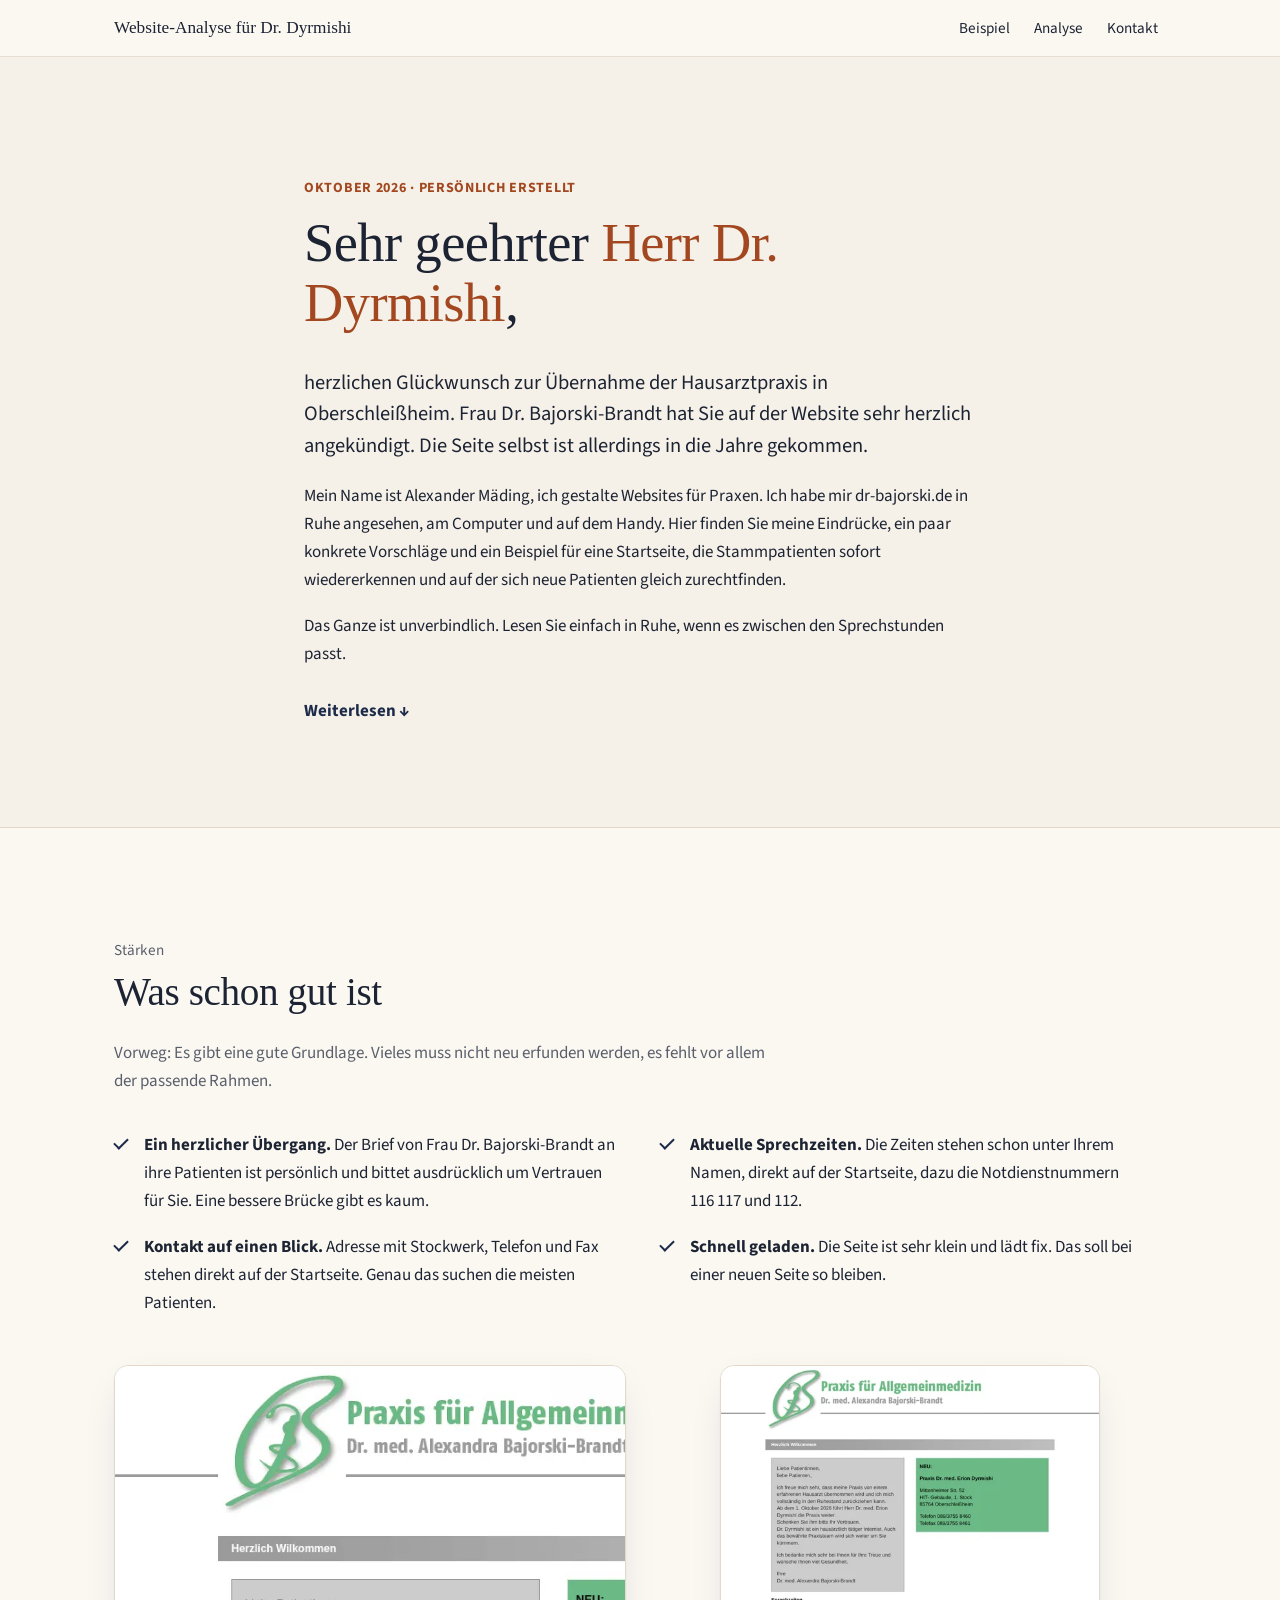
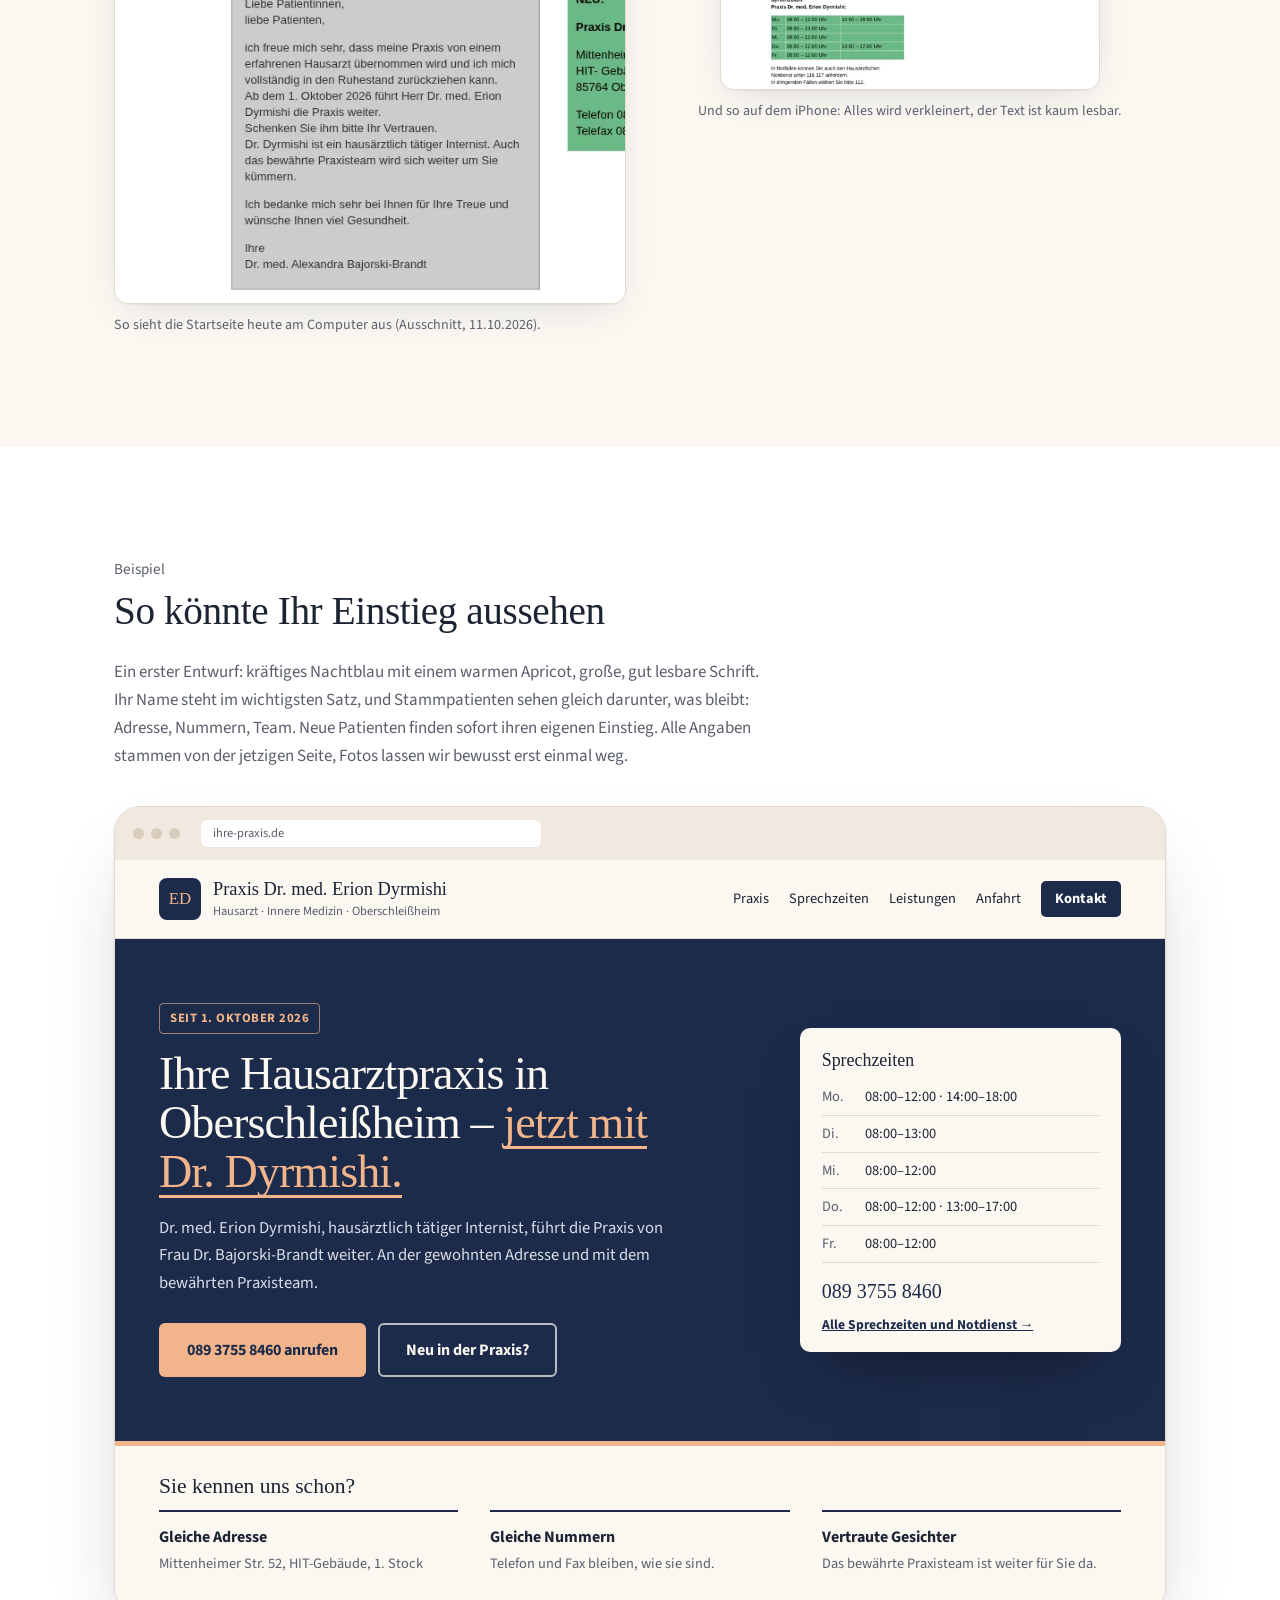
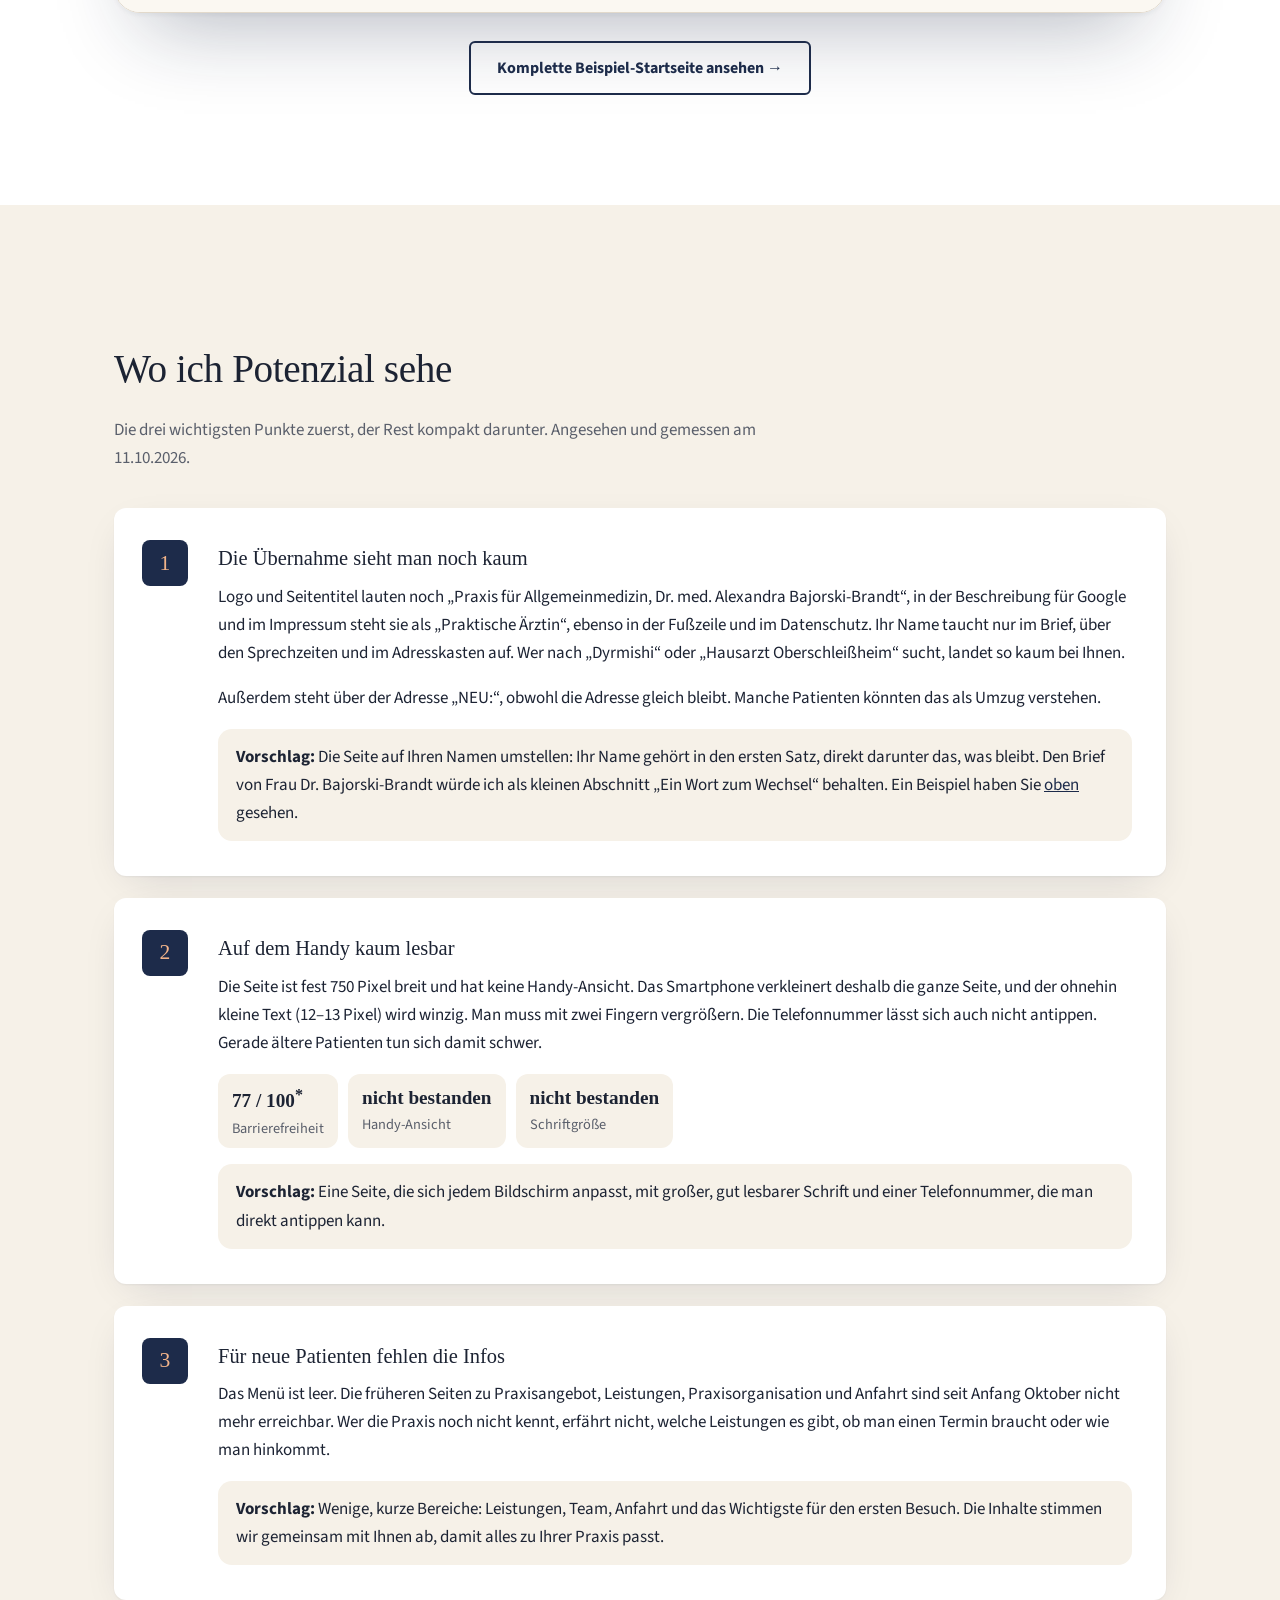
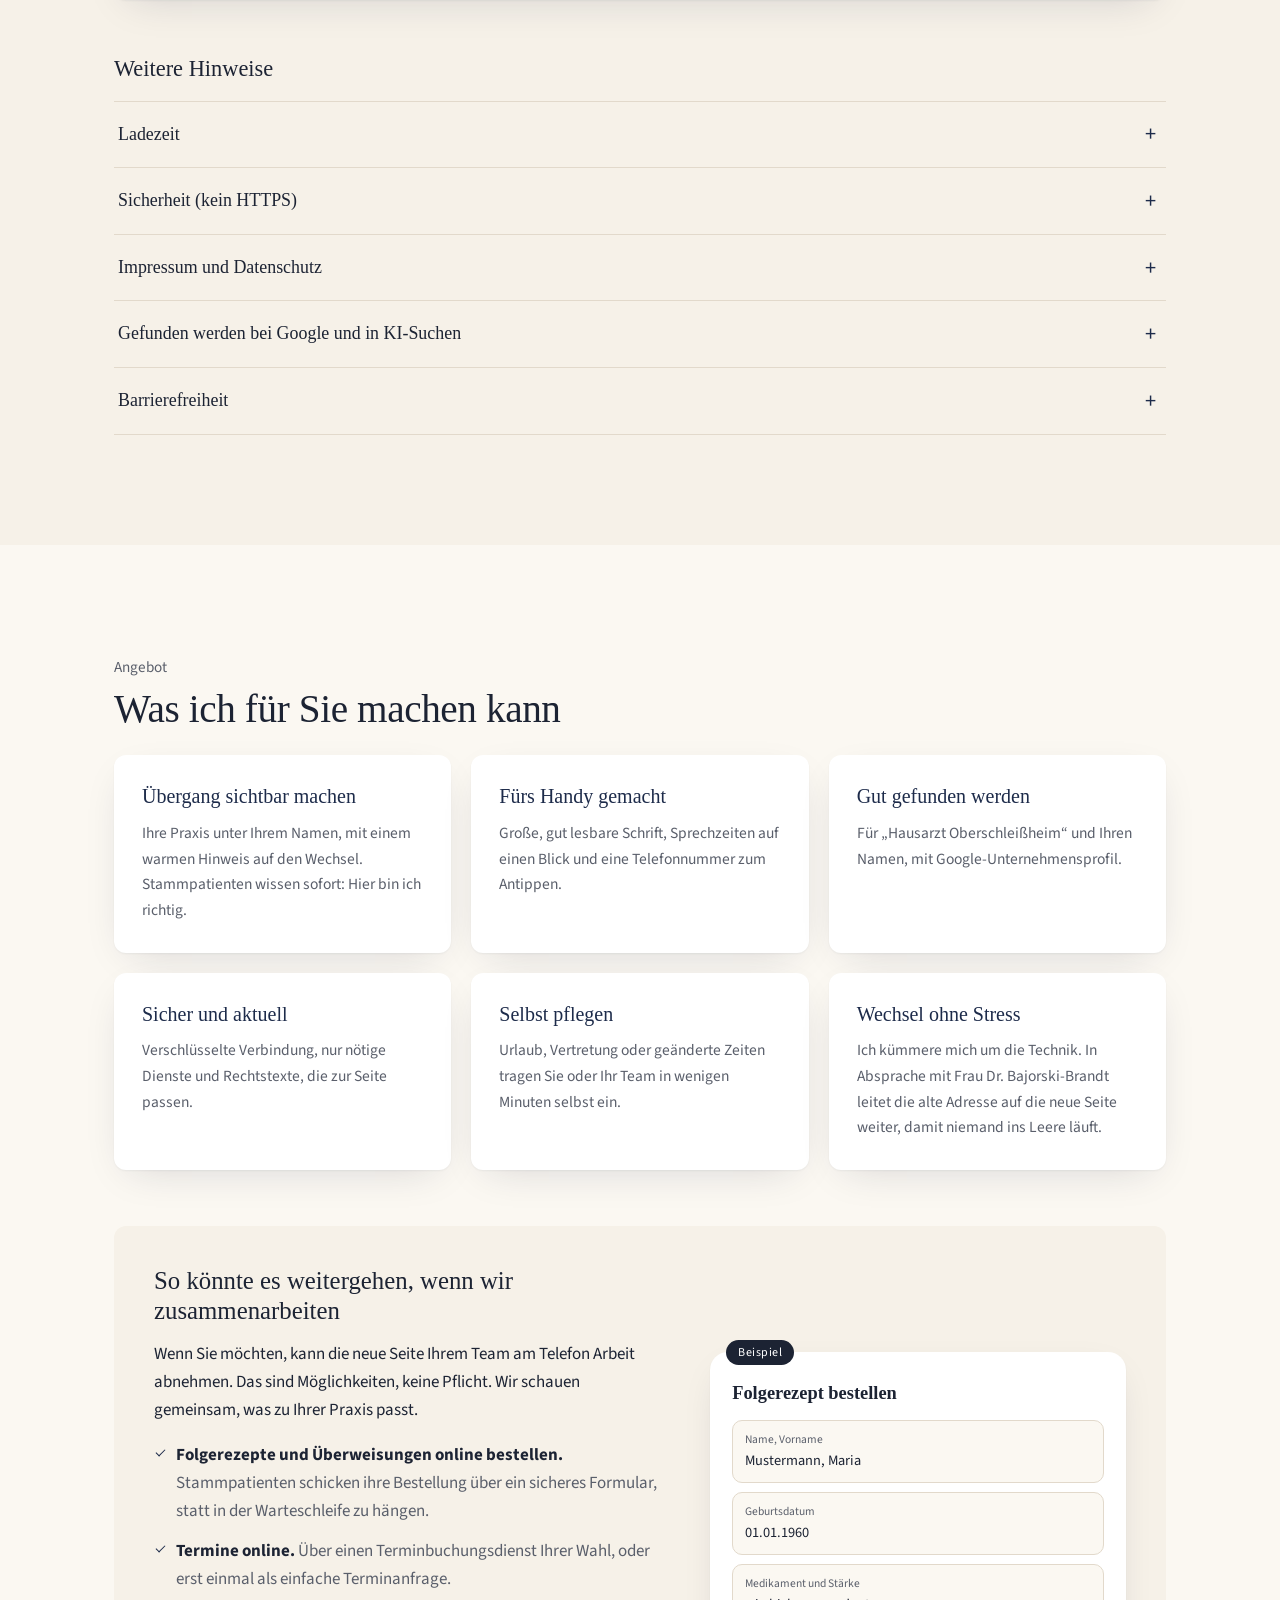
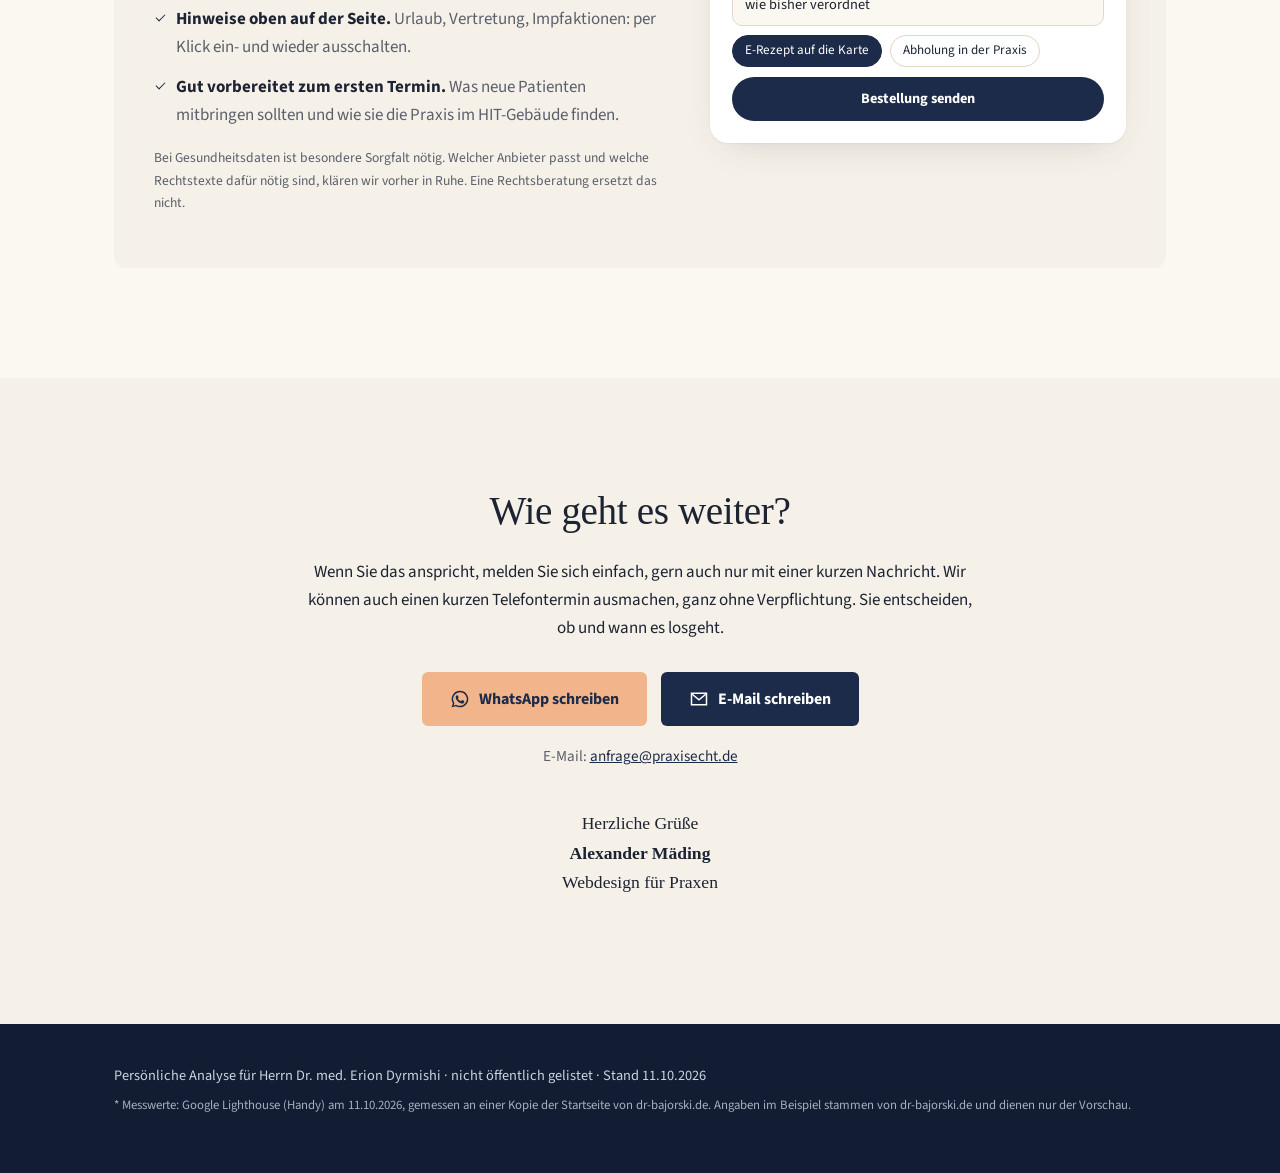
==== index.html @ 94a7beb7 "schrift in rem, logo-untertitel hausarzt + innere medizin, abschiedsfoto-punkt raus" ====
<!DOCTYPE html>
<html lang="de">
<head>
<meta charset="utf-8">
<meta name="viewport" content="width=device-width, initial-scale=1, viewport-fit=cover">
<title>Website-Analyse für die Praxis Dr. Dyrmishi</title>
<meta name="robots" content="noindex, nofollow">
<meta name="description" content="Persönliche Website-Analyse und Entwurf für Herrn Dr. med. Erion Dyrmishi">
<meta name="theme-color" content="#1d2b4a">
<link rel="icon" href="data:image/svg+xml,%3Csvg xmlns='http://www.w3.org/2000/svg' viewBox='0 0 32 32'%3E%3Crect width='32' height='32' rx='8' fill='%231d2b4a'/%3E%3Ctext x='16' y='21' font-size='13' text-anchor='middle' fill='%23f2b48a' font-family='Georgia'%3EED%3C/text%3E%3C/svg%3E">
<link rel="preload" href="fonts/lora-latin-500-normal.woff2" as="font" type="font/woff2" crossorigin>
<link rel="stylesheet" href="css/style.css">
<script>document.documentElement.className += ' js';</script>
</head>
<body>

<a class="skip" href="#start">Zum Inhalt springen</a>

<!-- Kopfzeile -->
<header class="topbar">
  <div class="wrap topbar-inner">
    <span class="topbar-titel">Website-Analyse <span class="hide-sm">für Dr. Dyrmishi</span></span>
    <nav class="topnav" aria-label="Abschnitte">
      <a href="#beispiel">Beispiel</a>
      <a href="#analyse">Analyse</a>
      <a href="#kontakt">Kontakt</a>
    </nav>
  </div>
</header>

<main>

<!-- Intro -->
<section class="intro" id="start">
  <div class="wrap schmal">
    <p class="kicker">Oktober 2026 &middot; persönlich erstellt</p>
    <h1>Sehr geehrter <em>Herr Dr. Dyrmishi</em>,</h1>
    <p class="lead">herzlichen Glückwunsch zur Übernahme der Hausarztpraxis in Oberschleißheim. Frau Dr. Bajorski-Brandt hat Sie auf der Website sehr herzlich angekündigt. Die Seite selbst ist allerdings in die Jahre gekommen.</p>
    <p>Mein Name ist Alexander Mäding, ich gestalte Websites für Praxen. Ich habe mir dr-bajorski.de in Ruhe angesehen, am Computer und auf dem Handy. Hier finden Sie meine Eindrücke, ein paar konkrete Vorschläge und ein Beispiel für eine Startseite, die Stammpatienten sofort wiedererkennen und auf der sich neue Patienten gleich zurechtfinden.</p>
    <p>Das Ganze ist unverbindlich. Lesen Sie einfach in Ruhe, wenn es zwischen den Sprechstunden passt.</p>
    <a class="weiter" href="#gut">Weiterlesen <span aria-hidden="true">&darr;</span></a>
  </div>
</section>

<!-- Was gut ist -->
<section class="abschnitt abschnitt-hell" id="gut">
  <div class="wrap">
    <p class="eyebrow reveal">Stärken</p>
    <h2 class="reveal">Was schon gut ist</h2>
    <p class="abschnitt-text reveal">Vorweg: Es gibt eine gute Grundlage. Vieles muss nicht neu erfunden werden, es fehlt vor allem der passende Rahmen.</p>
    <ul class="gut-liste">
      <li class="reveal"><strong>Ein herzlicher Übergang.</strong> Der Brief von Frau Dr. Bajorski-Brandt an ihre Patienten ist persönlich und bittet ausdrücklich um Vertrauen für Sie. Eine bessere Brücke gibt es kaum.</li>
      <li class="reveal"><strong>Aktuelle Sprechzeiten.</strong> Die Zeiten stehen schon unter Ihrem Namen, direkt auf der Startseite, dazu die Notdienstnummern 116&nbsp;117 und 112.</li>
      <li class="reveal"><strong>Kontakt auf einen Blick.</strong> Adresse mit Stockwerk, Telefon und Fax stehen direkt auf der Startseite. Genau das suchen die meisten Patienten.</li>
      <li class="reveal"><strong>Schnell geladen.</strong> Die Seite ist sehr klein und lädt fix. Das soll bei einer neuen Seite so bleiben.</li>
    </ul>

    <!-- so sieht es heute aus, Foto von Frau Dr. B bewusst abgeschnitten -->
    <div class="vorher">
      <figure class="reveal">
        <picture>
          <source srcset="img/vorher-computer.webp" type="image/webp">
          <img src="img/vorher-computer.jpg" width="570" height="600" alt="Die jetzige Startseite am Computer: grünes Logo von Frau Dr. Bajorski-Brandt, grauer Kasten mit Brief, grüne Sprechzeiten-Tabelle" loading="lazy">
        </picture>
        <figcaption>So sieht die Startseite heute am Computer aus (Ausschnitt, 11.10.2026).</figcaption>
      </figure>
      <figure class="reveal vorher-handy">
        <picture>
          <source srcset="img/vorher-handy.webp" type="image/webp">
          <img src="img/vorher-handy.jpg" width="585" height="500" alt="Die jetzige Startseite auf einem iPhone: die ganze Seite ist verkleinert, der Text sehr klein" loading="lazy">
        </picture>
        <figcaption>Und so auf dem iPhone: Alles wird verkleinert, der Text ist kaum lesbar.</figcaption>
      </figure>
    </div>
  </div>
</section>


<!-- Beispiel Startseite / Hero - ohne Fotos, nur Schrift, Farbe, Formen -->
<section class="abschnitt abschnitt-beispiel" id="beispiel">
  <div class="wrap">
    <p class="eyebrow reveal">Beispiel</p>
    <h2 class="reveal">So könnte Ihr Einstieg aussehen</h2>
    <p class="abschnitt-text reveal">Ein erster Entwurf: kräftiges Nachtblau mit einem warmen Apricot, große, gut lesbare Schrift. Ihr Name steht im wichtigsten Satz, und Stammpatienten sehen gleich darunter, was bleibt: Adresse, Nummern, Team. Neue Patienten finden sofort ihren eigenen Einstieg. Alle Angaben stammen von der jetzigen Seite, Fotos lassen wir bewusst erst einmal weg.</p>

    <div class="browser reveal">
      <div class="browser-leiste" aria-hidden="true">
        <span></span><span></span><span></span>
        <div class="browser-url">ihre-praxis.de</div>
      </div>

      <div class="demo">
        <div class="demo-nav">
          <div class="demo-logo">
            <span class="demo-zeichen" aria-hidden="true">ED</span>
            <span>
              <span class="demo-logo-name">Praxis Dr. med. Erion Dyrmishi</span>
              <span class="demo-logo-sub">Hausarzt &middot; Innere Medizin &middot; Oberschleißheim</span>
            </span>
          </div>
          <ul class="demo-menu">
            <li>Praxis</li>
            <li>Sprechzeiten</li>
            <li>Leistungen</li>
            <li>Anfahrt</li>
            <li class="demo-menu-kontakt">Kontakt</li>
          </ul>
          <button class="demo-burger" type="button" aria-label="Menü (Vorschau)" data-demo="menu"><span></span><span></span><span></span></button>
        </div>

        <!-- Hero - wie startseite/index.html, Änderungen dort mitziehen -->
        <div class="hero">
          <div class="hero-text">
            <p class="hero-chip">Seit 1. Oktober 2026</p>
            <h3 class="hero-titel">Ihre Hausarztpraxis in Oberschleißheim &ndash; <span class="unterstrich">jetzt mit Dr.&nbsp;Dyrmishi.</span></h3>
            <p class="hero-sub">Dr. med. Erion Dyrmishi, hausärztlich tätiger Internist, führt die Praxis von Frau Dr. Bajorski-Brandt weiter. An der gewohnten Adresse und mit dem bewährten Praxisteam.</p>
            <div class="hero-btns">
              <a href="#beispiel" class="btn btn-hell" data-demo="tel">089&nbsp;3755&nbsp;8460 anrufen</a>
              <a href="#beispiel" class="btn btn-rahmen-hell" data-demo="neu">Neu in der Praxis?</a>
            </div>
          </div>

          <!-- Sprechzeiten wie auf der jetzigen Seite, heute wird per JS markiert -->
          <div class="zeiten-karte">
            <h4>Sprechzeiten</h4>
            <table class="js-zeiten">
              <tr data-tag="1"><td>Mo.</td><td>08:00&ndash;12:00 &middot; 14:00&ndash;18:00</td></tr>
              <tr data-tag="2"><td>Di.</td><td>08:00&ndash;13:00</td></tr>
              <tr data-tag="3"><td>Mi.</td><td>08:00&ndash;12:00</td></tr>
              <tr data-tag="4"><td>Do.</td><td>08:00&ndash;12:00 &middot; 13:00&ndash;17:00</td></tr>
              <tr data-tag="5"><td>Fr.</td><td>08:00&ndash;12:00</td></tr>
            </table>
            <a class="zeiten-tel" href="#beispiel" data-demo="tel">089&nbsp;3755&nbsp;8460</a>
            <a class="alle-zeiten" href="#beispiel" data-demo="zeiten">Alle Sprechzeiten und Notdienst &rarr;</a>
          </div>
        </div>

        <!-- was gleich bleibt - nur Fakten von der Seite -->
        <div class="demo-bleibt">
          <h4 class="demo-bleibt-titel">Sie kennen uns schon?</h4>
          <div><h5>Gleiche Adresse</h5><p>Mittenheimer Str. 52, HIT-Gebäude, 1.&nbsp;Stock</p></div>
          <div><h5>Gleiche Nummern</h5><p>Telefon und Fax bleiben, wie sie sind.</p></div>
          <div><h5>Vertraute Gesichter</h5><p>Das bewährte Praxisteam ist weiter für Sie da.</p></div>
        </div>
      </div>
    </div>
    <p class="beispiel-mehr reveal"><a class="btn btn-rahmen" href="startseite/">Komplette Beispiel-Startseite ansehen&nbsp;&rarr;</a></p>
    <p class="demo-hinweis" id="demo-hinweis" role="status" aria-live="polite"></p>
  </div>
</section>

<!-- Analyse - Punkte nach Wichtigkeit -->
<section class="abschnitt" id="analyse">
  <div class="wrap">
    <p class="eyebrow reveal">Analyse</p>
    <h2 class="reveal">Wo ich Potenzial sehe</h2>
    <p class="abschnitt-text reveal">Die drei wichtigsten Punkte zuerst, der Rest kompakt darunter. Angesehen und gemessen am 11.10.2026.</p>

    <div class="punkte">
      <article class="punkt reveal">
        <span class="punkt-nr">1</span>
        <div>
          <h3>Die Übernahme sieht man noch kaum</h3>
          <p>Logo und Seitentitel lauten noch &bdquo;Praxis für Allgemeinmedizin, Dr. med. Alexandra Bajorski-Brandt&ldquo;, in der Beschreibung für Google und im Impressum steht sie als &bdquo;Praktische Ärztin&ldquo;, ebenso in der Fußzeile und im Datenschutz. Ihr Name taucht nur im Brief, über den Sprechzeiten und im Adresskasten auf. Wer nach &bdquo;Dyrmishi&ldquo; oder &bdquo;Hausarzt Oberschleißheim&ldquo; sucht, landet so kaum bei Ihnen.</p>
          <p>Außerdem steht über der Adresse &bdquo;NEU:&ldquo;, obwohl die Adresse gleich bleibt. Manche Patienten könnten das als Umzug verstehen.</p>
          <p class="vorschlag"><b>Vorschlag:</b> Die Seite auf Ihren Namen umstellen: Ihr Name gehört in den ersten Satz, direkt darunter das, was bleibt. Den Brief von Frau Dr. Bajorski-Brandt würde ich als kleinen Abschnitt &bdquo;Ein Wort zum Wechsel&ldquo; behalten. Ein Beispiel haben Sie <a href="#beispiel">oben</a> gesehen.</p>
        </div>
      </article>
      <article class="punkt reveal">
        <span class="punkt-nr">2</span>
        <div>
          <h3>Auf dem Handy kaum lesbar</h3>
          <p>Die Seite ist fest 750 Pixel breit und hat keine Handy-Ansicht. Das Smartphone verkleinert deshalb die ganze Seite, und der ohnehin kleine Text (12&ndash;13 Pixel) wird winzig. Man muss mit zwei Fingern vergrößern. Die Telefonnummer lässt sich auch nicht antippen. Gerade ältere Patienten tun sich damit schwer.</p>
          <ul class="werte" aria-label="Messwerte, Google-Test auf dem Handy">
            <li><b>77 / 100<sup>*</sup></b>Barrierefreiheit</li>
            <li><b>nicht bestanden</b>Handy-Ansicht</li>
            <li><b>nicht bestanden</b>Schriftgröße</li>
          </ul>
          <p class="vorschlag"><b>Vorschlag:</b> Eine Seite, die sich jedem Bildschirm anpasst, mit großer, gut lesbarer Schrift und einer Telefonnummer, die man direkt antippen kann.</p>
        </div>
      </article>
      <article class="punkt reveal">
        <span class="punkt-nr">3</span>
        <div>
          <h3>Für neue Patienten fehlen die Infos</h3>
          <p>Das Menü ist leer. Die früheren Seiten zu Praxisangebot, Leistungen, Praxisorganisation und Anfahrt sind seit Anfang Oktober nicht mehr erreichbar. Wer die Praxis noch nicht kennt, erfährt nicht, welche Leistungen es gibt, ob man einen Termin braucht oder wie man hinkommt.</p>
          <p class="vorschlag"><b>Vorschlag:</b> Wenige, kurze Bereiche: Leistungen, Team, Anfahrt und das Wichtigste für den ersten Besuch. Die Inhalte stimmen wir gemeinsam mit Ihnen ab, damit alles zu Ihrer Praxis passt.</p>
        </div>
      </article>
    </div>

    <!-- Rest kompakt zum Aufklappen -->
    <h3 class="weitere-titel reveal">Weitere Hinweise</h3>
    <div class="weitere reveal">
      <details>
        <summary>Ladezeit</summary>
        <p>Hier gibt es wenig zu tun: Die Startseite ist nur rund 170&nbsp;KB groß und lädt schnell.<sup>*</sup> Eine neue Seite sollte das halten, mit wenigen, gut komprimierten Dateien.</p>
      </details>
      <details>
        <summary>Sicherheit (kein HTTPS)</summary>
        <p>Die Seite läuft nur über eine unverschlüsselte Verbindung. Chrome und Safari zeigen deshalb neben der Adresse &bdquo;Nicht sicher&ldquo; an. Das wirkt bei einer Arztpraxis ungünstig, und ein Formular (z.&nbsp;B. für Rezeptbestellungen) wäre so nicht möglich.</p>
        <p class="vorschlag"><b>Vorschlag:</b> Die Verschlüsselung einrichten (das Schloss neben der Adresse). Das ist bei den meisten Anbietern heute kostenlos.</p>
      </details>
      <details>
        <summary>Impressum und Datenschutz</summary>
        <p>Beide Seiten nennen noch Frau Dr. Bajorski-Brandt als Verantwortliche. Das Impressum bezieht sich auf das Teledienstegesetz und den Mediendienste-Staatsvertrag, die es seit 2007 nicht mehr gibt. Die Datenschutzerklärung erwähnt ein Facebook-Plugin und OpenStreetMap, die auf der Seite gar nicht vorkommen, und verlinkt Unterseiten, die es nicht mehr gibt.</p>
        <p class="vorschlag"><b>Vorschlag:</b> Beide Texte auf Sie und den aktuellen Stand bringen lassen, mit genau den Diensten, die wirklich genutzt werden.</p>
        <p class="hinweis">Das ist ein Hinweis aus technischer Sicht und keine Rechtsberatung.</p>
      </details>
      <details>
        <summary>Gefunden werden bei Google und in KI-Suchen</summary>
        <p>Google, aber auch ChatGPT und Co. lesen vor allem klare Angaben aus: Name, Fachrichtung, Adresse, Sprechzeiten. Auf der jetzigen Seite stehen diese Angaben noch für die bisherige Praxis, und es fehlt der unsichtbare Teil, der sie für Suchmaschinen eindeutig macht.</p>
        <p class="vorschlag"><b>Vorschlag:</b> Ihr Name und &bdquo;Hausarzt in Oberschleißheim&ldquo; in Titel und Text, ein unsichtbarer Steckbrief für Google und ein aktuelles Google-Unternehmensprofil mit denselben Angaben.</p>
      </details>
      <details>
        <summary>Barrierefreiheit</summary>
        <p>Die Sprache der Seite ist nicht hinterlegt (wichtig für Vorlese-Programme), das große Bild hat keine Beschreibung, und der Aufbau läuft über Tabellen. Dazu kommt die kleine Schrift.</p>
        <p class="vorschlag"><b>Vorschlag:</b> Klare Überschriften, gut lesbare Schrift in ausreichender Größe, starke Kontraste und Bildbeschreibungen. Davon profitieren alle Patienten.</p>
      </details>
    </div>
  </div>
</section>

<!-- Was ich machen kann -->
<section class="abschnitt abschnitt-angebot" id="angebot">
  <div class="wrap">
    <p class="eyebrow reveal">Angebot</p>
    <h2 class="reveal">Was ich für Sie machen kann</h2>
    <div class="kacheln">
      <div class="kachel reveal">
        <h3>Übergang sichtbar machen</h3>
        <p>Ihre Praxis unter Ihrem Namen, mit einem warmen Hinweis auf den Wechsel. Stammpatienten wissen sofort: Hier bin ich richtig.</p>
      </div>
      <div class="kachel reveal">
        <h3>Fürs Handy gemacht</h3>
        <p>Große, gut lesbare Schrift, Sprechzeiten auf einen Blick und eine Telefonnummer zum Antippen.</p>
      </div>
      <div class="kachel reveal">
        <h3>Gut gefunden werden</h3>
        <p>Für &bdquo;Hausarzt Oberschleißheim&ldquo; und Ihren Namen, mit Google-Unternehmensprofil.</p>
      </div>
      <div class="kachel reveal">
        <h3>Sicher und aktuell</h3>
        <p>Verschlüsselte Verbindung, nur nötige Dienste und Rechtstexte, die zur Seite passen.</p>
      </div>
      <div class="kachel reveal">
        <h3>Selbst pflegen</h3>
        <p>Urlaub, Vertretung oder geänderte Zeiten tragen Sie oder Ihr Team in wenigen Minuten selbst ein.</p>
      </div>
      <div class="kachel reveal">
        <h3>Wechsel ohne Stress</h3>
        <p>Ich kümmere mich um die Technik. In Absprache mit Frau Dr. Bajorski-Brandt leitet die alte Adresse auf die neue Seite weiter, damit niemand ins Leere läuft.</p>
      </div>
    </div>

    <!-- Ausblick - nur Möglichkeiten, keine Preise -->
    <div class="ausblick">
      <div class="ausblick-text reveal">
        <h3>So könnte es weitergehen, wenn wir zusammenarbeiten</h3>
        <p>Wenn Sie möchten, kann die neue Seite Ihrem Team am Telefon Arbeit abnehmen. Das sind Möglichkeiten, keine Pflicht. Wir schauen gemeinsam, was zu Ihrer Praxis passt.</p>
        <ul class="ausblick-liste">
          <li><b>Folgerezepte und Überweisungen online bestellen.</b> Stammpatienten schicken ihre Bestellung über ein sicheres Formular, statt in der Warteschleife zu hängen.</li>
          <li><b>Termine online.</b> Über einen Terminbuchungsdienst Ihrer Wahl, oder erst einmal als einfache Terminanfrage.</li>
          <li><b>Hinweise oben auf der Seite.</b> Urlaub, Vertretung, Impfaktionen: per Klick ein- und wieder ausschalten.</li>
          <li><b>Gut vorbereitet zum ersten Termin.</b> Was neue Patienten mitbringen sollten und wie sie die Praxis im HIT-Gebäude finden.</li>
        </ul>
        <p class="ausblick-hinweis">Bei Gesundheitsdaten ist besondere Sorgfalt nötig. Welcher Anbieter passt und welche Rechtstexte dafür nötig sind, klären wir vorher in Ruhe. Eine Rechtsberatung ersetzt das nicht.</p>
      </div>

      <!-- kleines Mockup Rezeptbestellung, nur Attrappe -->
      <div class="mock reveal" role="img" aria-label="Beispiel: Formular zum Bestellen eines Folgerezepts">
        <span class="mock-label">Beispiel</span>
        <strong class="mock-titel">Folgerezept bestellen</strong>
        <span class="mock-feld"><small>Name, Vorname</small><span>Mustermann, Maria</span></span>
        <span class="mock-feld"><small>Geburtsdatum</small><span>01.01.1960</span></span>
        <span class="mock-feld"><small>Medikament und Stärke</small><span>wie bisher verordnet</span></span>
        <div class="mock-wahl"><span class="an">E-Rezept auf die Karte</span><span>Abholung in der Praxis</span></div>
        <span class="mock-btn">Bestellung senden</span>
      </div>
    </div>
  </div>
</section>


<!-- Kontakt -->
<section class="abschnitt kontakt" id="kontakt">
  <div class="wrap schmal">
    <h2 class="reveal">Wie geht es weiter?</h2>
    <p class="reveal">Wenn Sie das anspricht, melden Sie sich einfach, gern auch nur mit einer kurzen Nachricht. Wir können auch einen kurzen Telefontermin ausmachen, ganz ohne Verpflichtung. Sie entscheiden, ob und wann es losgeht.</p>
    <div class="kontakt-btns reveal">
      <a class="btn btn-wa js-wa" href="https://wa.me/4917643433973?text=Hallo%20Herr%20M%C3%A4ding%2C%20ich%20habe%20mir%20Ihre%20Analyse%20zu%20meiner%20Praxis-Website%20angesehen%20und%20h%C3%A4tte%20gern%20mehr%20Informationen." target="_blank" rel="noopener">
        <svg class="icon" viewBox="0 0 24 24" aria-hidden="true"><path d="M12 2a10 10 0 0 0-8.6 15.1L2 22l5-1.3A10 10 0 1 0 12 2zm0 18.2a8.2 8.2 0 0 1-4.2-1.1l-.3-.2-3 .8.8-2.9-.2-.3A8.2 8.2 0 1 1 12 20.2zm4.5-6.1c-.2-.1-1.5-.7-1.7-.8-.2-.1-.4-.1-.6.1l-.8 1c-.1.2-.3.2-.5.1a6.7 6.7 0 0 1-3.3-2.9c-.3-.4.2-.4.7-1.4.1-.2 0-.3 0-.4l-.8-1.8c-.2-.5-.4-.4-.6-.4h-.5a1 1 0 0 0-.7.3 3 3 0 0 0-.9 2.2c0 1.3.9 2.5 1 2.7.1.2 1.8 2.8 4.4 3.9 1.6.7 2.3.8 3.1.6.5-.1 1.5-.6 1.7-1.2.2-.6.2-1.1.2-1.2-.1-.1-.3-.2-.5-.3z"/></svg>
        WhatsApp schreiben
      </a>
      <a class="btn btn-mail js-mail" href="mailto:anfrage@praxisecht.de?subject=Website-Analyse%20Praxis%20Dr.%20Dyrmishi">
        <svg class="icon" viewBox="0 0 24 24" aria-hidden="true"><path d="M3 5h18v14H3z" fill="none" stroke="currentColor" stroke-width="1.8"/><path d="M3.5 6l8.5 7 8.5-7" fill="none" stroke="currentColor" stroke-width="1.8"/></svg>
        E-Mail schreiben
      </a>
    </div>
    <p class="kontakt-adresse reveal">E-Mail: <a class="js-mail js-mail-text" href="mailto:anfrage@praxisecht.de?subject=Website-Analyse%20Praxis%20Dr.%20Dyrmishi">anfrage@praxisecht.de</a></p>

    <div class="signatur reveal">
      <p>Herzliche Grüße<br>
      <b>Alexander Mäding</b><br>
      Webdesign für Praxen</p>
    </div>
  </div>
</section>

</main>

<footer class="footer">
  <div class="wrap">
    <p>Persönliche Analyse für Herrn Dr. med. Erion Dyrmishi &middot; nicht öffentlich gelistet &middot; Stand 11.10.2026</p>
    <p class="footer-klein">* Messwerte: Google Lighthouse (Handy) am 11.10.2026, gemessen an einer Kopie der Startseite von dr-bajorski.de. Angaben im Beispiel stammen von dr-bajorski.de und dienen nur der Vorschau.</p>
  </div>
</footer>

<!-- Sticky Buttons unten rechts / Handy: Leiste -->
<div class="sticky-kontakt" id="sticky">
  <a class="btn-wa js-wa" href="https://wa.me/4917643433973" target="_blank" rel="noopener" aria-label="WhatsApp an Alexander Mäding">
    <svg class="icon" viewBox="0 0 24 24" aria-hidden="true"><path d="M12 2a10 10 0 0 0-8.6 15.1L2 22l5-1.3A10 10 0 1 0 12 2zm0 18.2a8.2 8.2 0 0 1-4.2-1.1l-.3-.2-3 .8.8-2.9-.2-.3A8.2 8.2 0 1 1 12 20.2zm4.5-6.1c-.2-.1-1.5-.7-1.7-.8-.2-.1-.4-.1-.6.1l-.8 1c-.1.2-.3.2-.5.1a6.7 6.7 0 0 1-3.3-2.9c-.3-.4.2-.4.7-1.4.1-.2 0-.3 0-.4l-.8-1.8c-.2-.5-.4-.4-.6-.4h-.5a1 1 0 0 0-.7.3 3 3 0 0 0-.9 2.2c0 1.3.9 2.5 1 2.7.1.2 1.8 2.8 4.4 3.9 1.6.7 2.3.8 3.1.6.5-.1 1.5-.6 1.7-1.2.2-.6.2-1.1.2-1.2-.1-.1-.3-.2-.5-.3z"/></svg>
    <span>WhatsApp</span>
  </a>
  <a class="btn-mail js-mail" href="mailto:anfrage@praxisecht.de" aria-label="E-Mail an Alexander Mäding">
    <svg class="icon" viewBox="0 0 24 24" aria-hidden="true"><path d="M3 5h18v14H3z" fill="none" stroke="currentColor" stroke-width="1.8"/><path d="M3.5 6l8.5 7 8.5-7" fill="none" stroke="currentColor" stroke-width="1.8"/></svg>
    <span>E-Mail</span>
  </a>
</div>

<script src="js/main.js"></script>
</body>
</html>
---- css/style.css ----
/* Entwurf Dyrmishi - Analyse-Seite */

/* Schriften lokal (OFL) - kein Google Fonts
   Lora für Überschriften (warm, ruhig), Source Sans 3 für Text (offen, gut lesbar)
   Nachtrag: Atkinson raus, die durchgestrichene Null wirkte bei Uhrzeiten wie gestrichen */
@font-face {
  font-family: "Lora";
  src: url("../fonts/lora-latin-500-normal.woff2") format("woff2");
  font-weight: 500;
  font-style: normal;
  font-display: swap;
}
@font-face {
  font-family: "Lora";
  src: url("../fonts/lora-latin-500-italic.woff2") format("woff2");
  font-weight: 500;
  font-style: italic;
  font-display: swap;
}
@font-face {
  font-family: "Lora";
  src: url("../fonts/lora-latin-600-normal.woff2") format("woff2");
  font-weight: 600;
  font-style: normal;
  font-display: swap;
}
@font-face {
  font-family: "Source Sans 3";
  src: url("../fonts/source-sans-3-latin-400-normal.woff2") format("woff2");
  font-weight: 400;
  font-display: swap;
}
@font-face {
  font-family: "Source Sans 3";
  src: url("../fonts/source-sans-3-latin-700-normal.woff2") format("woff2");
  font-weight: 700;
  font-display: swap;
}

/* Farben - Nachtrag: mutiger, ohne Grün und ohne Blobs (wie die Startseite).
   Tinte als große Fläche, Apricot als einziger warmer Akzent, Papier als Grund */
:root {
  --apricot: #f2b48a;
  --apricot-hell: #fbe3d1;
  --tinte: #1d2b4a;
  --tinte-tief: #121c33;
  --terrakotta: #a2471f;
  --sand: #f1e8dc;
  --sand-2: #e4d6c4;
  --papier-2: #f6f1e8;
  --papier: #fbf8f2;
  --text: #1c2333;
  --grau: #5a5f6b;
  --linie: #e2d9cb;
  --serif: "Lora", Georgia, "Times New Roman", serif;
  --sans: "Source Sans 3", -apple-system, BlinkMacSystemFont, "Segoe UI", Roboto, Arial, sans-serif;
  --radius: 12px;
  --schatten: 0 1px 2px rgba(20,30,60,.05), 0 12px 40px -16px rgba(20,30,60,.18);
}

*, *::before, *::after { box-sizing: border-box; }

html { scroll-behavior: smooth; -webkit-text-size-adjust: 100%; }

body {
  margin: 0;
  font-family: var(--sans);
  font-size: 1.0625rem; /* 17px, in rem damit "Schrift größer" greift */
  line-height: 1.65;
  color: var(--text);
  background: var(--papier);
}

h1, h2, h3, h4 {
  font-family: var(--serif);
  font-weight: 500;
  line-height: 1.18;
  margin: 0 0 .6em;
  overflow-wrap: break-word;
  hyphens: auto;
}
h1 { font-size: clamp(2.05rem, 5vw, 3.4rem); line-height: 1.1; letter-spacing: -.01em; }
h2 { font-size: clamp(1.7rem, 3.3vw, 2.45rem); letter-spacing: -.01em; }
h3 { font-size: 1.28rem; }
h1 em { font-style: normal; color: var(--terrakotta); } /* kein Kursiv, nur im Zitat */

p { margin: 0 0 1em; }

a { color: var(--tinte); }
a:hover { color: var(--tinte-tief); }
a:focus-visible, button:focus-visible, [tabindex]:focus-visible, summary:focus-visible {
  outline: 3px solid var(--apricot);
  outline-offset: 3px;
}

.nw { white-space: nowrap; }

.wrap {
  max-width: 1100px;
  margin: 0 auto;
  padding: 0 24px;
}
.wrap.schmal { max-width: 720px; }

section[id] { scroll-margin-top: 64px; }

/* Kopfzeile */
.topbar {
  position: sticky;
  top: 0;
  z-index: 20;
  background: rgba(251,248,242,.92);
  -webkit-backdrop-filter: saturate(140%) blur(10px);
  backdrop-filter: saturate(140%) blur(10px);
  border-bottom: 1px solid rgba(226,217,203,.8);
}
.topbar-inner {
  display: flex;
  align-items: center;
  justify-content: space-between;
  height: 56px;
}
.topbar-titel {
  font-family: var(--serif);
  font-size: 1.08rem;
  white-space: nowrap;
}
.topnav { display: flex; }
.topnav a {
  display: block;
  padding: 14px 8px; /* Tippfläche 44px */
  margin-left: 8px;
  text-decoration: none;
  color: var(--text);
  font-size: .95rem;
  line-height: 16px;
  white-space: nowrap;
}
.topnav a:hover { color: var(--tinte); }

/* Intro - ruhige Fläche mit Akzentlinie, keine Deko-Formen */
.intro {
  position: relative;
  overflow: hidden;
  padding: clamp(64px, 11vw, 120px) 0 clamp(56px, 8vw, 90px);
  background: var(--papier-2);
  border-bottom: 1px solid var(--linie);
}
.intro .wrap { position: relative; z-index: 1; }
.kicker { font-size: .88rem; font-weight: 700; letter-spacing: .05em; text-transform: uppercase; color: var(--terrakotta); }
.lead { font-size: clamp(1.1rem, 2vw, 1.28rem); line-height: 1.55; }
.weiter {
  display: inline-block;
  padding: 12px 0;
  text-decoration: none;
  font-weight: 700;
}
.weiter span { display: inline-block; transition: transform .3s; }
.weiter:hover span { transform: translateY(3px); }

/* Abschnitte */
.abschnitt { padding: clamp(64px, 10vw, 110px) 0; }
.abschnitt-hell { background: var(--papier); }
.abschnitt-beispiel { background: #fff; }
#analyse { background: var(--papier-2); }
.abschnitt-angebot { background: var(--papier); }

.eyebrow {
  font-size: .95rem;
  color: var(--grau);
  margin-bottom: 6px;
}
.abschnitt-text {
  max-width: 660px;
  color: var(--grau);
  margin-bottom: 36px;
}

/* Was gut ist */
.gut-liste {
  list-style: none;
  margin: 0;
  padding: 0;
  display: grid;
  grid-template-columns: repeat(2, 1fr);
  gap: 18px 40px;
}
.gut-liste li { position: relative; padding-left: 30px; }
.gut-liste li::before {
  content: "";
  position: absolute;
  left: 0;
  top: .45em;
  width: 14px;
  height: 8px;
  border-left: 2px solid var(--tinte);
  border-bottom: 2px solid var(--tinte);
  transform: rotate(-45deg);
}

/* Vorher - kleiner Ausschnitt der jetzigen Seite */
.vorher {
  display: grid;
  grid-template-columns: 1fr 1fr;
  gap: 28px;
  align-items: start;
  margin-top: 48px;
}
.vorher figure { margin: 0; }
.vorher img {
  display: block;
  width: 100%;
  height: auto;
  border-radius: 14px;
  border: 1px solid var(--linie);
  box-shadow: var(--schatten);
}
.vorher figcaption { font-size: .88rem; color: var(--grau); margin-top: 10px; }
.vorher-handy img { max-width: 380px; margin: 0 auto; }
.vorher-handy figcaption { text-align: center; }

/* Analyse Punkte */
.punkte { display: flex; flex-direction: column; gap: 22px; }
.punkt {
  display: grid;
  grid-template-columns: 56px 1fr;
  gap: 20px;
  background: #fff;
  border-radius: var(--radius);
  box-shadow: var(--schatten);
  padding: 32px 34px 18px 28px;
}
.punkt h3 { margin-top: 6px; }
.punkt-nr {
  width: 46px;
  height: 46px;
  border-radius: 8px;
  background: var(--tinte);
  color: var(--apricot);
  font-family: var(--serif);
  font-size: 1.35rem;
  display: flex;
  align-items: center;
  justify-content: center;
}
.vorschlag {
  background: var(--papier-2);
  border-radius: 14px;
  padding: 14px 18px;
}
.hinweis { font-size: .85rem; color: var(--grau); font-style: italic; }

/* Messwerte als kleine Zahlenreihe */
.werte {
  display: flex;
  flex-wrap: wrap;
  gap: 10px;
  list-style: none;
  margin: 4px 0 16px;
  padding: 0;
}
.werte li {
  background: var(--papier-2);
  border-radius: 12px;
  padding: 8px 14px;
  font-size: .9rem;
  color: var(--grau);
}
.werte b { display: block; font-size: 1.2rem; color: var(--text); font-family: var(--serif); }

/* Weitere Hinweise zum Aufklappen */
.weitere-titel { margin: 56px 0 18px; font-size: 1.4rem; }
.weitere { border-top: 1px solid var(--linie); }
.weitere details { border-bottom: 1px solid var(--linie); padding: 0 4px; }
.weitere summary {
  list-style: none;
  cursor: pointer;
  padding: 18px 36px 18px 0;
  position: relative;
  font-family: var(--serif);
  font-size: 1.12rem;
}
.weitere summary::-webkit-details-marker { display: none; }
.weitere summary::after {
  content: "+";
  position: absolute;
  right: 6px;
  top: 50%;
  transform: translateY(-50%);
  font-family: var(--sans);
  font-size: 1.4rem;
  color: var(--tinte);
  transition: transform .3s;
}
.weitere details[open] summary::after { transform: translateY(-50%) rotate(45deg); }
.weitere summary:hover { color: var(--tinte); }
.weitere details > *:not(summary) { max-width: 760px; }
.weitere details[open] { padding-bottom: 10px; }

/* Angebot Kacheln */
.kacheln {
  display: grid;
  grid-template-columns: repeat(3, 1fr);
  gap: 20px;
}
.kachel {
  background: #fff;
  border-radius: var(--radius);
  box-shadow: var(--schatten);
  padding: 30px 28px 14px;
}
.kachel h3 { color: var(--tinte); font-size: 1.25rem; }
.kachel p { color: var(--grau); font-size: .97rem; }

/* Ausblick + kleines Mockup */
.ausblick {
  display: grid;
  grid-template-columns: 1.1fr .9fr;
  gap: 48px;
  align-items: center;
  margin-top: 56px;
  padding: 40px;
  background: var(--papier-2);
  border-radius: var(--radius);
}
.ausblick h3 { font-size: 1.55rem; }
.ausblick-liste { list-style: none; margin: 0 0 18px; padding: 0; }
.ausblick-liste li {
  position: relative;
  padding-left: 22px;
  margin-bottom: 12px;
  color: var(--grau);
}
.ausblick-liste li::before {
  content: "";
  position: absolute;
  left: 2px;
  top: .5em;
  width: 9px;
  height: 5px;
  border-left: 1.5px solid var(--tinte);
  border-bottom: 1.5px solid var(--tinte);
  transform: rotate(-45deg);
}
.ausblick-liste b { color: var(--text); }
.ausblick-hinweis { font-size: .85rem; color: var(--grau); }

.mock {
  position: relative;
  background: #fff;
  border-radius: 18px;
  box-shadow: var(--schatten);
  padding: 26px 22px 22px;
  font-size: .9rem;
}
.mock-label {
  position: absolute;
  top: -12px;
  left: 16px;
  padding: 3px 12px;
  border-radius: 20px;
  background: var(--text);
  color: #fff;
  font-size: .75rem;
  letter-spacing: .04em;
}
.mock-titel { display: block; font-family: var(--serif); font-size: 1.15rem; margin-bottom: 12px; }
.mock-feld {
  display: block;
  border: 1px solid var(--linie);
  border-radius: 10px;
  padding: 9px 12px;
  margin-bottom: 9px;
  color: var(--grau);
  background: var(--papier);
}
.mock-feld small { display: block; font-size: .72rem; color: var(--grau); }
.mock-feld span { color: var(--text); }
.mock-wahl { display: flex; gap: 8px; flex-wrap: wrap; margin-bottom: 10px; }
.mock-wahl span {
  border: 1px solid var(--sand-2);
  border-radius: 20px;
  padding: 4px 12px;
  font-size: .82rem;
}
.mock-wahl .an { background: var(--tinte); color: #fff; border-color: var(--tinte); }
.mock-btn {
  display: block;
  text-align: center;
  padding: 10px 18px;
  border-radius: 30px;
  background: var(--tinte);
  color: #fff;
  font-weight: 700;
  font-size: .9rem;
}

/* ---------- Beispiel - Browserfenster ---------- */
.browser {
  border-radius: 26px;
  overflow: hidden;
  box-shadow: 0 2px 4px rgba(20,30,60,.05), 0 40px 80px -30px rgba(20,30,60,.32);
  border: 1px solid var(--linie);
}
.browser-leiste {
  display: flex;
  align-items: center;
  gap: 7px;
  padding: 13px 18px;
  background: #efe9df;
}
.browser-leiste > span { width: 11px; height: 11px; border-radius: 50%; background: #d8cdbd; }
.browser-url {
  margin-left: 14px;
  flex: 1;
  max-width: 340px;
  background: #fff;
  border-radius: 6px;
  font-size: .78rem;
  color: var(--grau);
  padding: 3px 12px;
  white-space: nowrap;
  overflow: hidden;
  text-overflow: ellipsis;
}

/* Beispiel - gleich aufgebaut wie startseite/ (dort Änderungen mitziehen) */
.demo { background: var(--papier); }

.demo-nav {
  display: flex;
  align-items: center;
  justify-content: space-between;
  padding: 18px 44px;
  border-bottom: 1px solid var(--linie);
}
.demo-logo { display: flex; align-items: center; gap: 12px; line-height: 1.2; }
.demo-zeichen {
  width: 42px; height: 42px;
  border-radius: 8px;
  background: var(--tinte);
  color: var(--apricot);
  font-family: var(--serif);
  font-size: 1.05rem;
  display: flex;
  align-items: center;
  justify-content: center;
  flex-shrink: 0;
}
.demo-logo-name { display: block; font-family: var(--serif); font-size: 1.15rem; color: var(--text); }
.demo-logo-sub { font-size: .78rem; color: var(--grau); }
.demo-menu {
  list-style: none;
  display: flex;
  align-items: center;
  gap: 20px;
  margin: 0;
  padding: 0;
  font-size: .9rem;
}
.demo-menu-kontakt { padding: 6px 14px; border-radius: 5px; background: var(--tinte); color: #fff; font-weight: 700; }
.demo-burger { display: none; }

/* Hero - dunkle Fläche, Karte rechts */
.hero {
  display: grid;
  grid-template-columns: 1.3fr .7fr;
  gap: 44px;
  align-items: center;
  padding: clamp(32px, 5vw, 64px) 44px;
  background: var(--tinte);
  color: var(--papier);
  border-bottom: 5px solid var(--apricot);
}
.hero-chip {
  display: inline-block;
  margin-bottom: 16px;
  padding: 4px 10px;
  border: 1px solid rgba(242,180,138,.6);
  border-radius: 4px;
  color: var(--apricot);
  font-size: .8rem;
  font-weight: 700;
  letter-spacing: .04em;
  text-transform: uppercase;
}
.hero-titel {
  font-size: clamp(1.9rem, 3.6vw, 3.1rem);
  line-height: 1.06;
  letter-spacing: -.02em;
  margin-bottom: 18px;
  max-width: 12.5em;
  hyphens: manual;
}
.unterstrich {
  color: var(--apricot);
  background-image: linear-gradient(var(--apricot), var(--apricot));
  background-size: 100% 3px;
  background-position: 0 96%;
  background-repeat: no-repeat;
  padding-bottom: 3px;
}
.hero-sub { font-size: 1.04rem; line-height: 1.65; color: #d9deea; max-width: 31em; }
.hero-btns { display: flex; flex-wrap: wrap; gap: 12px; margin-top: 26px; }
.btn-hell { background: var(--apricot); color: var(--tinte); }
.btn-hell:hover { background: #f7c9a8; color: var(--tinte); }
.hero .btn-rahmen-hell { border-color: rgba(251,248,242,.7); color: var(--papier); background: transparent; }
.btn-rahmen-hell:hover { background: rgba(255,255,255,.08); color: #fff; }

/* Karte mit Sprechzeiten - statt Foto */
.zeiten-karte {
  background: var(--papier);
  color: var(--text);
  border-radius: 10px;
  padding: 22px 22px 16px;
  box-shadow: 0 30px 60px -30px rgba(0,0,0,.5);
}
.zeiten-karte h4 { font-size: 1.12rem; margin-bottom: 8px; }
.zeiten-karte table { width: 100%; border-collapse: collapse; font-size: .9rem; }
.zeiten-karte td { padding: 6px 0; border-bottom: 1px solid var(--linie); vertical-align: top; }
.zeiten-karte td:first-child { width: 3em; color: var(--grau); }
.zeiten-karte tr.heute td { font-weight: 700; color: var(--text); }
.zeiten-tel {
  display: block;
  margin-top: 12px;
  font-family: var(--serif);
  font-size: 1.25rem;
  color: var(--tinte);
  text-decoration: none;
}
.alle-zeiten { display: block; padding-top: 6px; font-size: .85rem; font-weight: 700; }

/* "Sie kennen uns schon?" - drei Punkte unter dem Hero */
.demo-bleibt {
  display: grid;
  grid-template-columns: repeat(3, 1fr);
  gap: 0 32px;
  padding: 28px 44px 36px;
}
.demo-bleibt-titel { grid-column: 1 / -1; font-size: 1.35rem; margin-bottom: 10px; }
.demo-bleibt div { border-top: 2px solid var(--tinte); padding-top: 12px; }
.demo-bleibt h5 { margin: 0 0 2px; font-size: 1rem; }
.demo-bleibt p { margin: 0; font-size: .9rem; color: var(--grau); }

/* Link zur kompletten Startseite unter dem Beispiel */
.beispiel-mehr { margin: 28px 0 0; text-align: center; }
.beispiel-mehr .btn { white-space: normal; text-align: center; }

/* Hinweis bei Klick im Beispiel - als Toast unten */
.demo-hinweis {
  position: fixed;
  left: 50%;
  bottom: 24px;
  z-index: 40;
  width: max-content;
  max-width: calc(100% - 32px);
  margin: 0;
  padding: 12px 18px;
  border-radius: 12px;
  background: var(--text);
  color: #fff;
  font-size: .9rem;
  text-align: center;
  box-shadow: 0 10px 30px rgba(0,0,0,.2);
  opacity: 0;
  transform: translate(-50%, 10px);
  pointer-events: none;
  transition: opacity .3s, transform .3s;
}
.demo-hinweis.an { opacity: 1; transform: translate(-50%, 0); }

/* Buttons */
.btn {
  display: inline-flex;
  align-items: center;
  justify-content: center;
  gap: 9px;
  min-height: 48px;
  padding: 12px 26px;
  border-radius: 6px;
  font-family: var(--sans);
  font-size: 1rem;
  font-weight: 700;
  text-decoration: none;
  border: 2px solid transparent;
  transition: background .2s, color .2s, transform .2s;
  cursor: pointer;
}
.btn:hover { transform: translateY(-1px); }
.btn-primaer {
  background: var(--tinte);
  color: #fff;
  box-shadow: 0 10px 24px -10px rgba(29,43,74,.5);
}
.btn-primaer:hover { background: var(--tinte-tief); color: #fff; }
.btn-rahmen { border-color: var(--tinte); color: var(--tinte); background: transparent; }
.btn-rahmen:hover { background: var(--sand); }

/* WhatsApp bewusst nicht grün, sondern Apricot passend zur Seite */
.btn-wa {
  background: var(--apricot);
  color: var(--tinte);
  border-color: var(--apricot);
}
.btn-wa:hover { background: #f7c9a8; color: var(--tinte); }
.btn-mail { background: var(--tinte); color: #fff; }
.btn-mail:hover { background: var(--tinte-tief); color: #fff; }

.icon { width: 20px; height: 20px; fill: currentColor; flex-shrink: 0; }

/* Kontakt */
.kontakt {
  position: relative;
  overflow: hidden;
  background: var(--papier-2);
  text-align: center;
}
.kontakt .wrap { position: relative; }
.kontakt-btns {
  display: flex;
  flex-wrap: wrap;
  justify-content: center;
  gap: 14px;
  margin: 30px 0 18px;
}
.kontakt-adresse { color: var(--grau); font-size: .95rem; }
.signatur { margin-top: 40px; font-family: var(--serif); font-size: 1.1rem; }
.signatur b { font-weight: 600; }

.footer {
  padding: 40px 0 50px;
  background: var(--tinte-tief);
  color: #cdd3e0;
  font-size: .9rem;
}
.footer p { margin: 0 0 .5em; }
.footer-klein { font-size: .8rem; opacity: .8; }

/* Sticky Kontakt - Desktop: Pillen unten rechts */
.sticky-kontakt {
  position: fixed;
  right: 28px;
  bottom: 28px;
  z-index: 30;
  display: flex;
  flex-direction: column;
  gap: 10px;
  transition: opacity .3s, transform .3s;
}
.sticky-kontakt a {
  display: flex;
  align-items: center;
  gap: 8px;
  padding: 11px 18px 11px 14px;
  border-radius: 6px;
  border: 1.5px solid transparent;
  text-decoration: none;
  font-weight: 700;
  font-size: .92rem;
  box-shadow: 0 6px 20px rgba(0,0,0,.15);
}
.sticky-kontakt .btn-wa { border-color: var(--apricot); }
.sticky-kontakt.weg { opacity: 0; transform: translateY(20px); pointer-events: none; }

/* Scroll Animation - nur wenn JS an */
.js .reveal {
  opacity: 0;
  transform: translateY(18px);
  transition: opacity .7s ease, transform .7s ease;
}
.js .reveal.sichtbar { opacity: 1; transform: none; }
.js .gut-liste .reveal:nth-child(2n) { transition-delay: .08s; }
.js .kacheln .reveal:nth-child(3n+2) { transition-delay: .08s; }
.js .kacheln .reveal:nth-child(3n) { transition-delay: .16s; }


/* ================= Responsive ================= */

@media (max-width: 1180px) {
  .hero { grid-template-columns: 1.25fr .75fr; gap: 32px; }
}
/* rechts Platz lassen, damit die Icons nichts verdecken */
@media (min-width: 721px) and (max-width: 1180px) {
  .wrap { padding-right: 76px; }
}

/* schwebende Pillen verdecken sonst Text - darunter nur runde Icons */
@media (max-width: 1380px), (max-height: 500px) {
  .sticky-kontakt { right: 12px; bottom: 12px; gap: 12px; }
  .sticky-kontakt a {
    width: 48px;
    height: 48px;
    padding: 0;
    justify-content: center;
    border-radius: 50%;
  }
  .sticky-kontakt a span {
    position: absolute;
    width: 1px; height: 1px;
    overflow: hidden;
    clip: rect(0 0 0 0);
    white-space: nowrap;
  }
}

@media (max-width: 960px) {
  .demo-menu { display: none; }
  .demo-burger {
    display: flex;
    flex-direction: column;
    justify-content: center;
    gap: 6px;
    width: 44px; height: 44px;
    padding: 0 10px;
    border: 0;
    background: transparent;
    cursor: pointer;
  }
  .demo-burger span { display: block; height: 2px; background: var(--text); border-radius: 2px; }
  .kacheln { grid-template-columns: repeat(2, 1fr); }
  .ausblick { grid-template-columns: 1fr; gap: 36px; }
  .mock { max-width: 420px; }
}

@media (max-width: 860px) {
  .hero { grid-template-columns: 1fr; }
  .zeiten-karte { max-width: 420px; }
  .demo-bleibt { grid-template-columns: 1fr; gap: 14px; }
}

/* Handy hoch */
@media (max-width: 720px) {
  body { font-size: 1.03rem; }
  .hide-sm { display: none; }
  .gut-liste { grid-template-columns: 1fr; }
  .vorher { grid-template-columns: 1fr; }
  .punkt { grid-template-columns: 1fr; gap: 6px; padding: 24px 20px 10px; }
  .punkt-nr { width: 40px; height: 40px; font-size: 1.15rem; }
  .werte li { flex: 1 1 40%; padding: 8px 12px; }
  .werte b { font-size: 1.02rem; }
  .kacheln { grid-template-columns: 1fr; }
  .ausblick { padding: 26px 20px; margin-top: 40px; }
  .demo-nav { padding: 16px 20px; }
  .demo-logo-sub { display: none; }
  .demo-zeichen { width: 36px; height: 36px; font-size: .95rem; }
  .hero { padding: 26px 20px 30px; gap: 24px; }
  .demo-bleibt { padding: 22px 20px 28px; }
  .browser { border-radius: 18px; }
  .browser-leiste { padding: 10px 14px; }
  .topnav a { margin-left: 2px; padding: 14px 6px; }
  .footer { padding-bottom: 96px; } /* Platz für die Leiste unten */
}

/* Handy hoch: Leiste unten statt Icons */
@media (max-width: 720px) and (min-height: 501px) {
  .sticky-kontakt {
    left: 0; right: 0; bottom: 0;
    flex-direction: row;
    gap: 10px;
    padding: 10px 12px calc(10px + env(safe-area-inset-bottom));
    background: rgba(251,248,242,.95);
    -webkit-backdrop-filter: blur(8px);
    backdrop-filter: blur(8px);
    border-top: 1px solid var(--linie);
  }
  .sticky-kontakt a {
    flex: 1;
    width: auto;
    height: 46px;
    border-radius: 30px;
    justify-content: center;
    box-shadow: none;
  }
  .sticky-kontakt a span { position: static; width: auto; height: auto; clip: auto; }
}

/* Buttons auf dem Handy immer einzeilig */
@media (max-width: 720px) {
  .btn { white-space: nowrap; padding: 12px 20px; }
  .hero-btns .btn { flex: 1 1 auto; }
}

/* iPhone SE / 320px */
@media (max-width: 360px) {
  .wrap { padding: 0 16px; }
  .topbar-titel { font-size: .98rem; }
  .topnav a { font-size: .88rem; padding: 14px 4px; }
  .btn { font-size: .93rem; padding: 12px 16px; }
  .hero { padding: 14px 14px 24px; }
  .demo-nav { padding: 14px; }
  .demo-bleibt { padding: 18px 14px 22px; }
}

@media (prefers-reduced-motion: reduce) {
  html { scroll-behavior: auto; }
  .js .reveal { opacity: 1; transform: none; transition: none; }
  .btn, .sticky-kontakt { transition: none; }
}

/* Zum Inhalt springen - nur bei Tastatur sichtbar */
.skip {
  position: absolute;
  left: 12px;
  top: -60px;
  z-index: 100;
  padding: 10px 16px;
  background: var(--tinte);
  color: #fff;
  border-radius: 6px;
}
.skip:focus { top: 12px; color: #fff; }
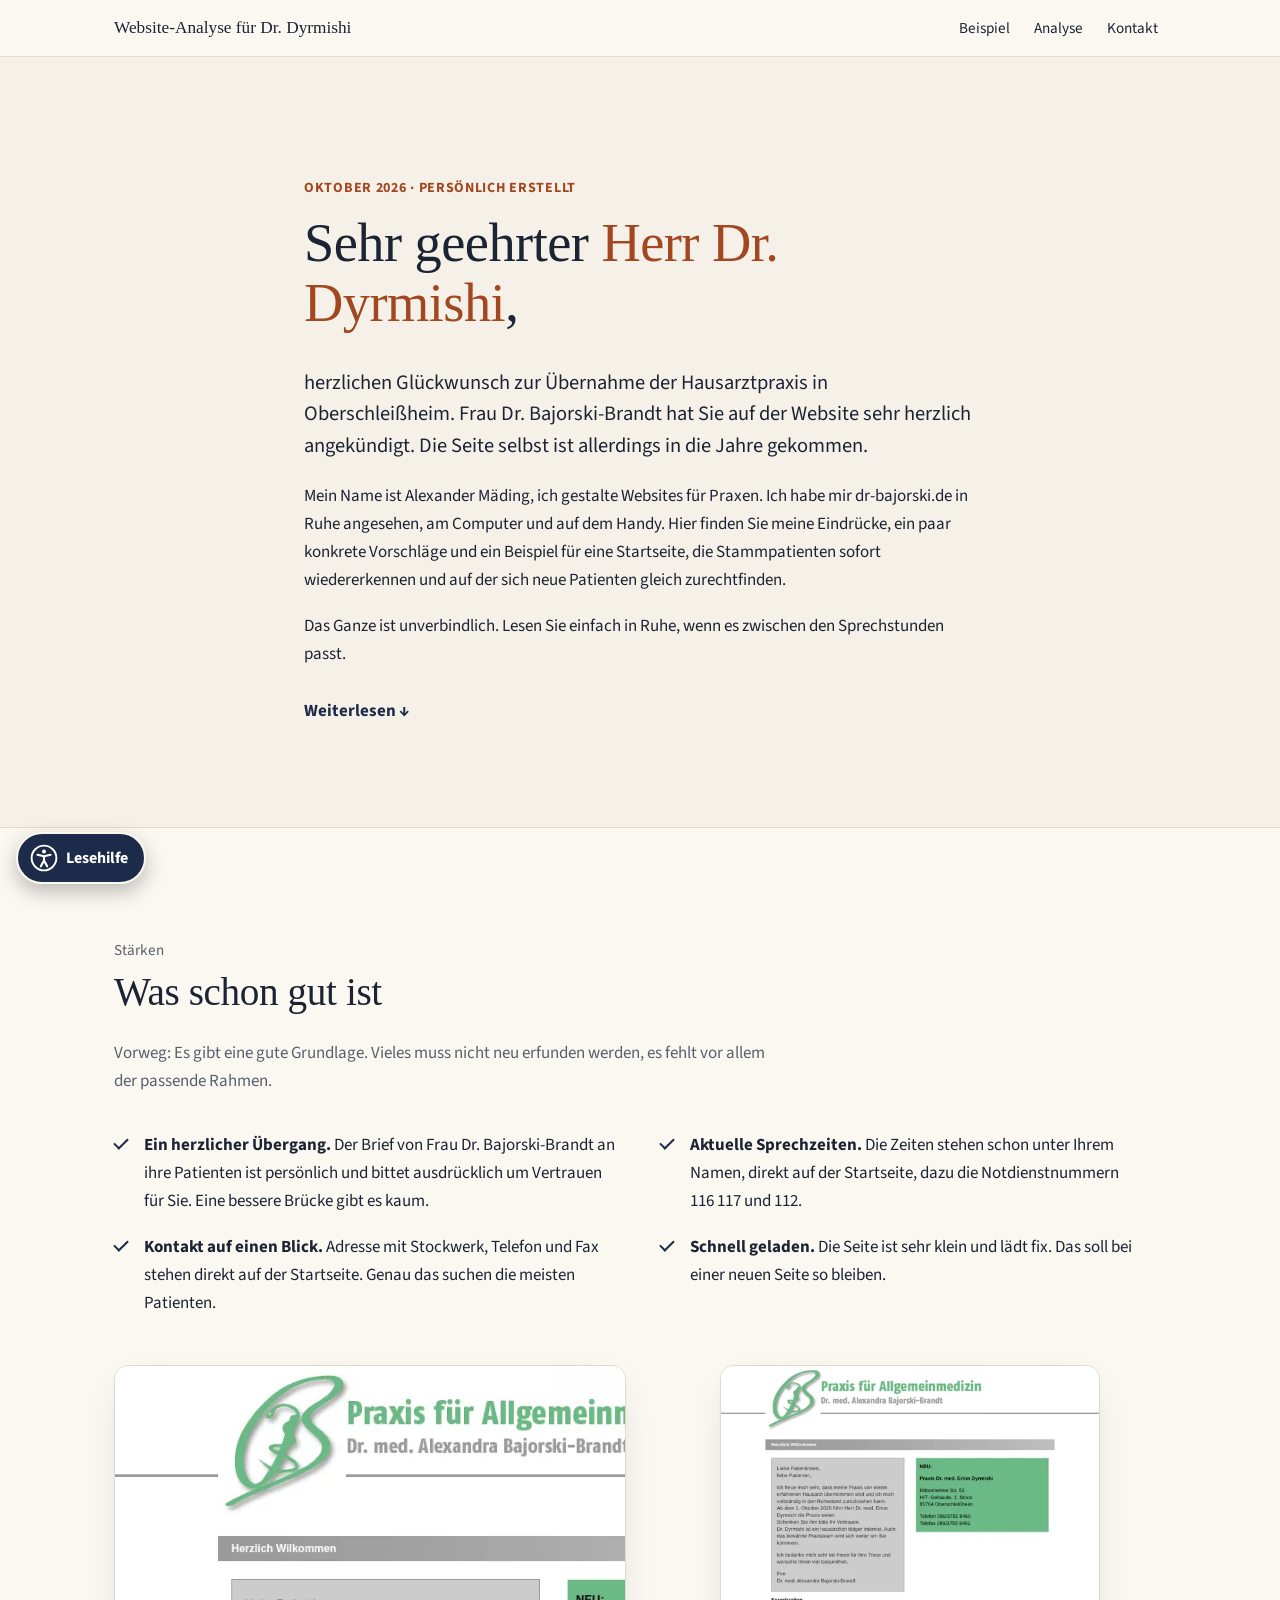
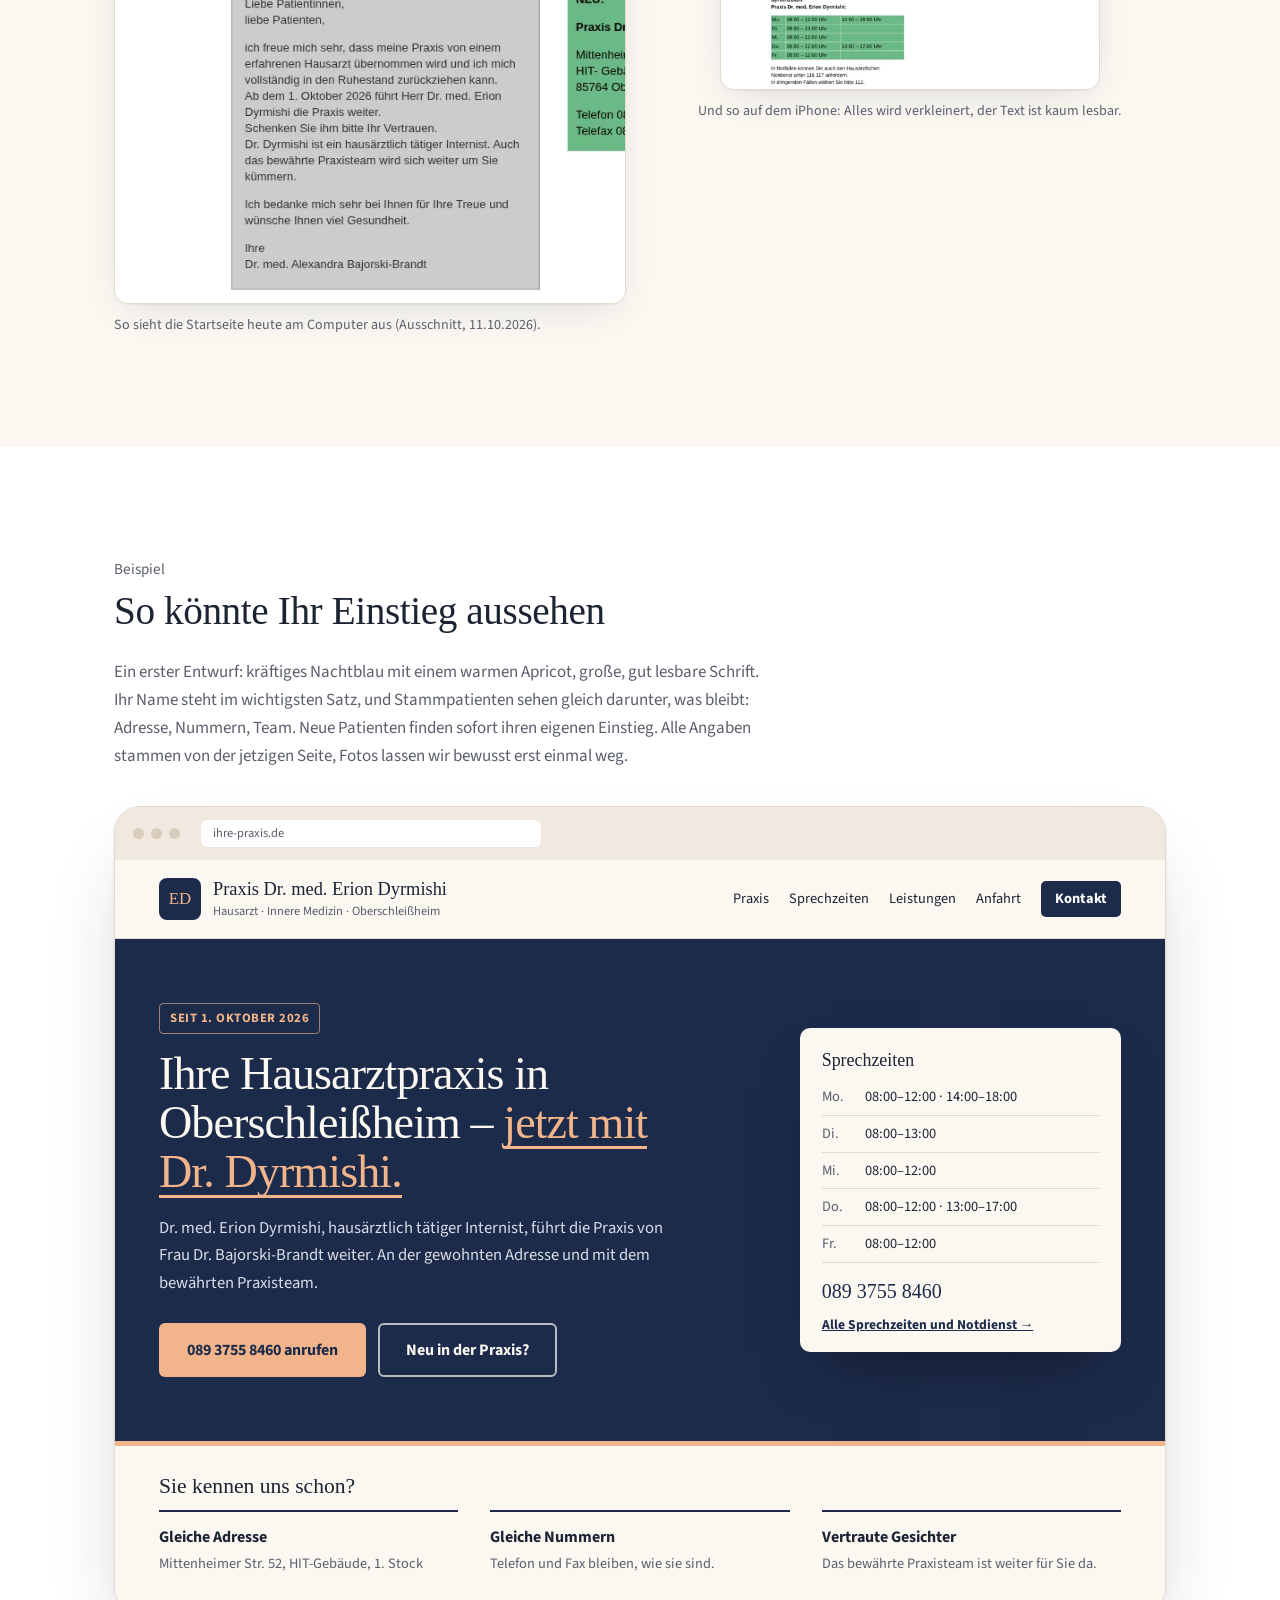
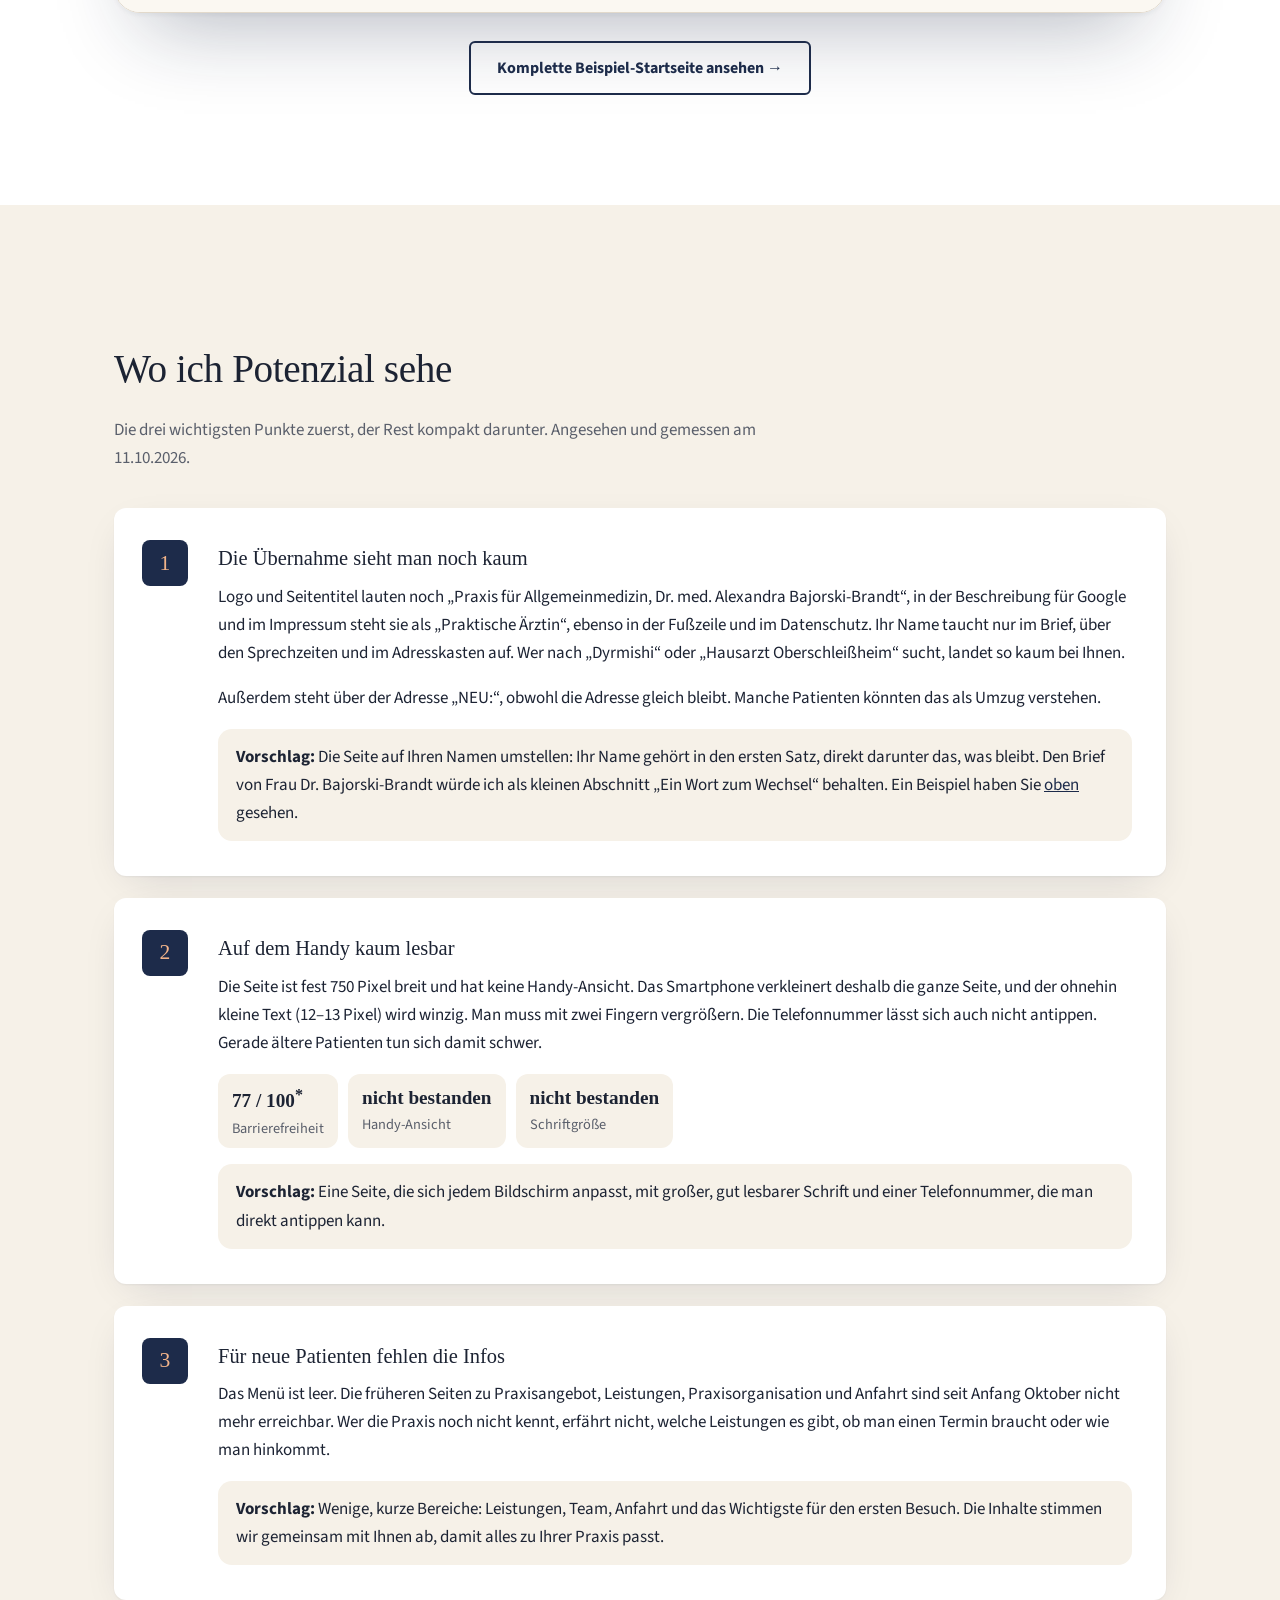
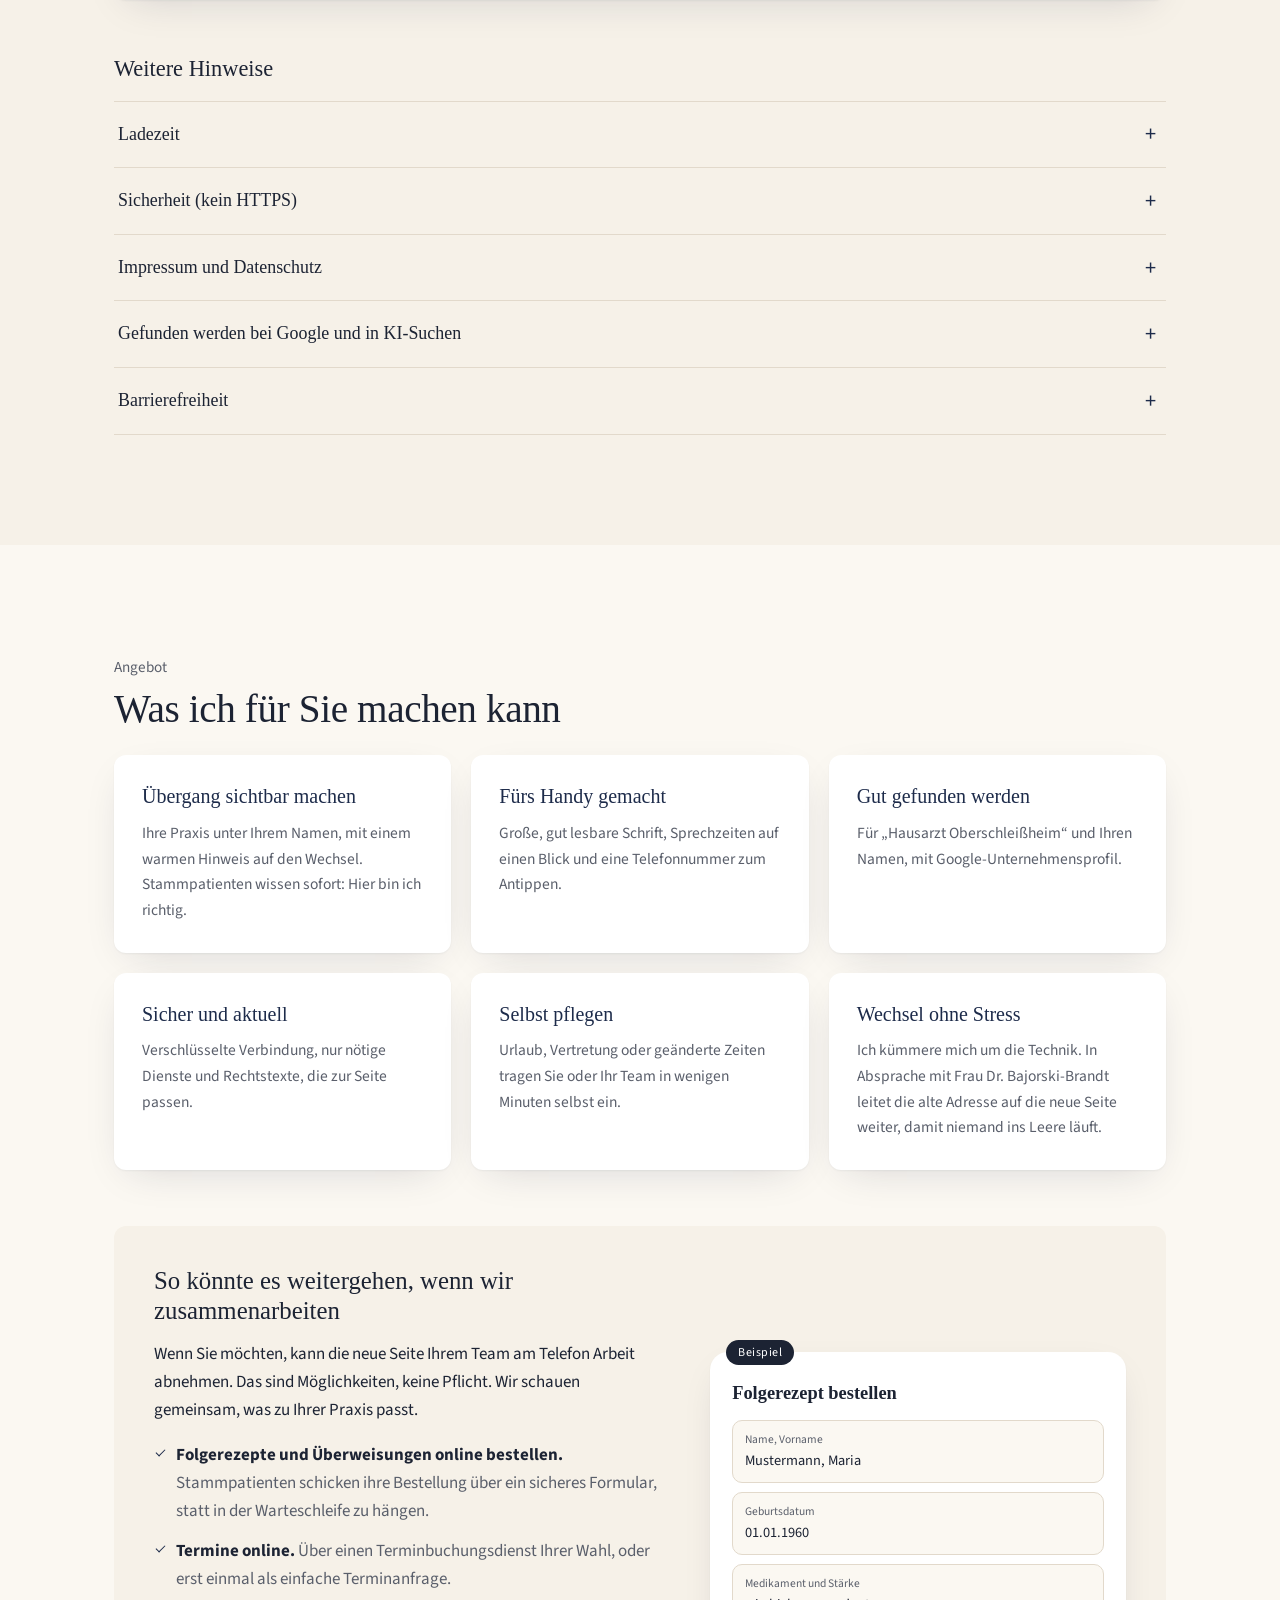
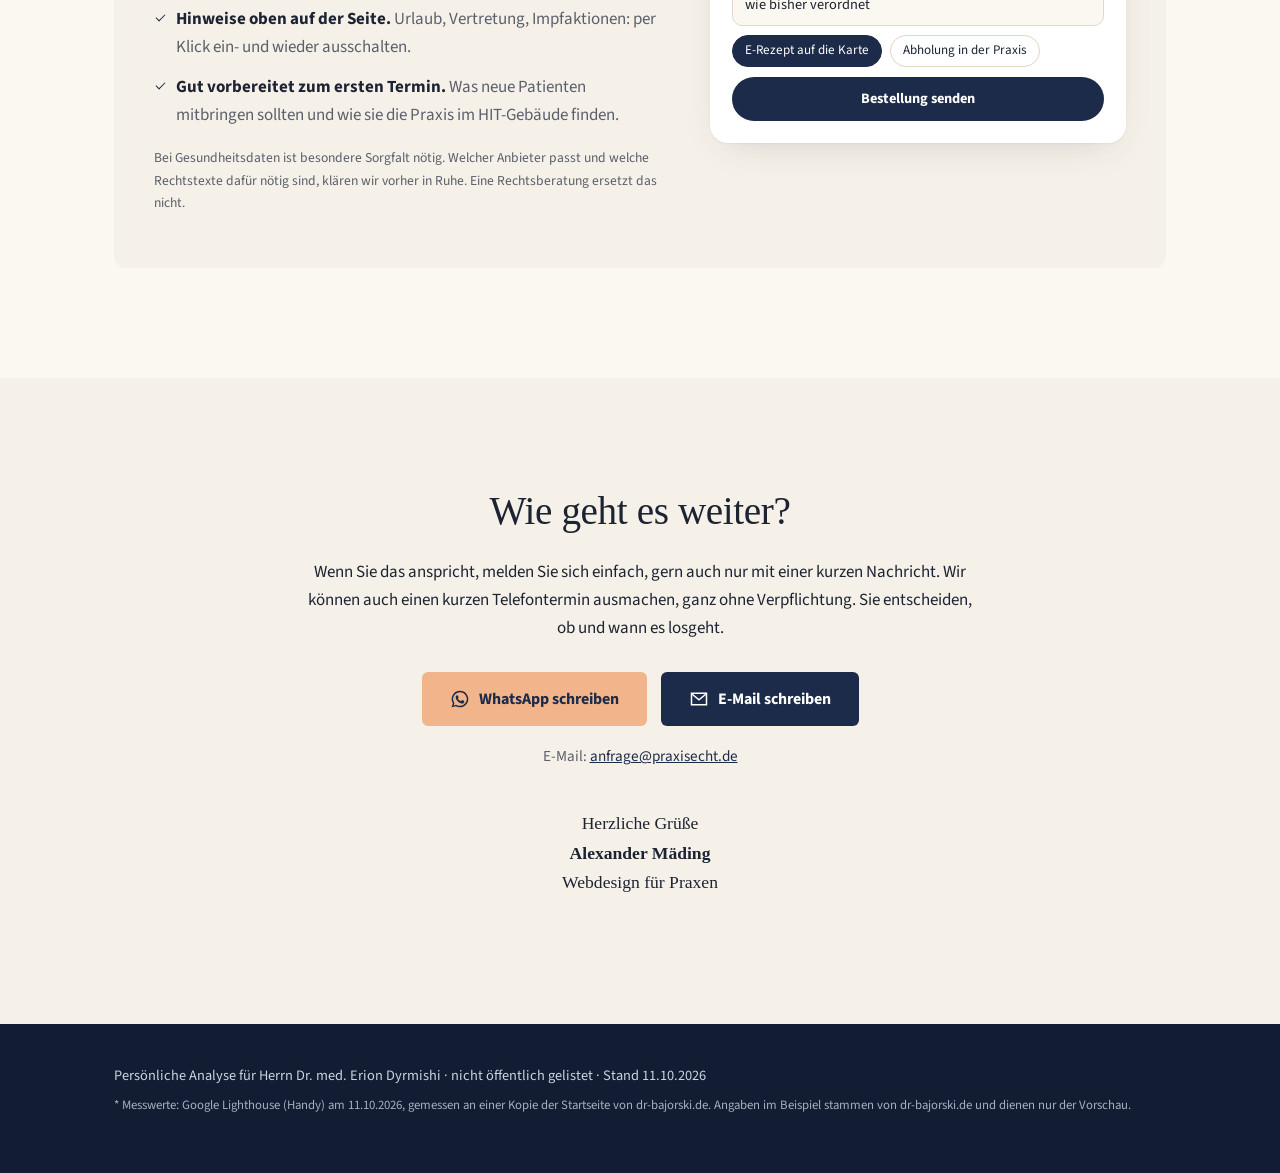
==== commit cc5fdb90: "lesehilfe: barrierefrei-knopf mit schrift, kontrast, links, abstand, animationen aus" ====
--- a/index.html
+++ b/index.html
@@ -10,7 +10,18 @@
 <link rel="icon" href="data:image/svg+xml,%3Csvg xmlns='http://www.w3.org/2000/svg' viewBox='0 0 32 32'%3E%3Crect width='32' height='32' rx='8' fill='%231d2b4a'/%3E%3Ctext x='16' y='21' font-size='13' text-anchor='middle' fill='%23f2b48a' font-family='Georgia'%3EED%3C/text%3E%3C/svg%3E">
 <link rel="preload" href="fonts/lora-latin-500-normal.woff2" as="font" type="font/woff2" crossorigin>
 <link rel="stylesheet" href="css/style.css">
-<script>document.documentElement.className += ' js';</script>
+<link rel="stylesheet" href="css/barrierefrei.css">
+<script>
+  // JS an + gespeicherte Lesehilfe sofort setzen (sonst flackert es beim Laden)
+  (function (h) {
+    h.className += ' js';
+    try {
+      var s = JSON.parse(localStorage.getItem('praxis-lesehilfe')) || {};
+      if (s.schrift) h.className += ' a11y-schrift-' + s.schrift;
+      ['kontrast', 'links', 'abstand', 'ruhig'].forEach(function (k) { if (s[k]) h.className += ' a11y-' + k; });
+    } catch (e) {}
+  })(document.documentElement);
+</script>
 </head>
 <body>
 
@@ -329,5 +340,6 @@
 </div>
 
 <script src="js/main.js"></script>
+<script src="js/barrierefrei.js"></script>
 </body>
 </html>
--- a/css/barrierefrei.css
+++ b/css/barrierefrei.css
@@ -0,0 +1,165 @@
+/* Lesehilfe / Barrierefreiheit - Knopf, Menü und die Einstellungen selbst
+   (für Analyse- und Startseite, Farben über die Variablen der jeweiligen Seite) */
+
+.a11y-knopf {
+  position: fixed;
+  left: 16px;
+  bottom: 16px;
+  z-index: 35;
+  display: inline-flex;
+  align-items: center;
+  gap: 8px;
+  min-height: 52px;
+  padding: 0 16px 0 12px;
+  border: 2px solid var(--papier, #fff);
+  border-radius: 30px;
+  background: var(--tinte, #1d2b4a);
+  color: #fff;
+  font: 700 1rem/1 var(--sans, sans-serif);
+  box-shadow: 0 8px 20px rgba(0,0,0,.25);
+  cursor: pointer;
+}
+.a11y-knopf svg { width: 28px; height: 28px; }
+.a11y-knopf:hover { background: var(--tinte-tief, #121c33); }
+.a11y-knopf:focus-visible { outline: 3px solid var(--apricot, #f2b48a); outline-offset: 3px; }
+
+.a11y-menue {
+  position: fixed;
+  left: 16px;
+  bottom: 80px;
+  z-index: 36;
+  width: min(340px, calc(100vw - 32px));
+  max-height: calc(100vh - 110px);
+  overflow-y: auto;
+  padding: 16px 18px 18px;
+  background: #fff;
+  color: #1c2333;
+  border: 2px solid var(--tinte, #1d2b4a);
+  border-radius: 10px;
+  box-shadow: 0 20px 50px -10px rgba(0,0,0,.35);
+  font-family: var(--sans, sans-serif);
+  font-size: 1rem;
+}
+.a11y-menue[hidden] { display: none; }
+.a11y-kopf { display: flex; align-items: center; justify-content: space-between; margin-bottom: 8px; }
+.a11y-kopf h2 { margin: 0; font-size: 1.25rem; }
+.a11y-zu {
+  width: 44px; height: 44px;
+  border: 0; border-radius: 6px;
+  background: transparent;
+  font-size: 1.8rem; line-height: 1;
+  color: inherit;
+  cursor: pointer;
+}
+.a11y-zu:hover { background: #f1ece4; }
+.a11y-label { margin: 6px 0 6px; font-weight: 700; }
+.a11y-schrift { display: flex; align-items: center; gap: 10px; margin-bottom: 10px; }
+.a11y-schrift button {
+  width: 56px; min-height: 48px;
+  border: 2px solid var(--tinte, #1d2b4a);
+  border-radius: 6px;
+  background: #fff;
+  color: var(--tinte, #1d2b4a);
+  font: 700 1.1rem/1 var(--sans, sans-serif);
+  cursor: pointer;
+}
+.a11y-schrift button:disabled { opacity: .4; cursor: default; }
+.a11y-wert { min-width: 4.5em; text-align: center; font-weight: 700; }
+.a11y-schalter, .a11y-reset {
+  display: flex;
+  align-items: center;
+  gap: 12px;
+  width: 100%;
+  min-height: 48px;
+  margin-top: 6px;
+  padding: 8px 12px;
+  border: 1.5px solid #c9c2b6;
+  border-radius: 6px;
+  background: #fff;
+  color: #1c2333;
+  font: 400 1rem/1.3 var(--sans, sans-serif);
+  text-align: left;
+  cursor: pointer;
+}
+.a11y-haken {
+  flex-shrink: 0;
+  width: 22px; height: 22px;
+  border: 2px solid var(--tinte, #1d2b4a);
+  border-radius: 4px;
+  position: relative;
+}
+.a11y-schalter[aria-pressed="true"] { border-color: var(--tinte, #1d2b4a); background: #fbe3d1; font-weight: 700; }
+.a11y-schalter[aria-pressed="true"] .a11y-haken { background: var(--tinte, #1d2b4a); }
+.a11y-schalter[aria-pressed="true"] .a11y-haken::after {
+  content: "";
+  position: absolute;
+  left: 6px; top: 2px;
+  width: 6px; height: 11px;
+  border: solid #fff;
+  border-width: 0 2.5px 2.5px 0;
+  transform: rotate(45deg);
+}
+.a11y-reset { justify-content: center; margin-top: 12px; font-weight: 700; background: #f4eee4; }
+.a11y-menue button:focus-visible { outline: 3px solid var(--terrakotta, #a2471f); outline-offset: 2px; }
+
+/* Handy hoch: über der Leiste unten, nur Symbol */
+@media (max-width: 720px) and (min-height: 501px) {
+  .a11y-knopf { bottom: 84px; left: 12px; width: 52px; padding: 0; justify-content: center; }
+  .a11y-knopf-text { position: absolute; width: 1px; height: 1px; overflow: hidden; clip: rect(0 0 0 0); }
+  .a11y-menue { left: 12px; bottom: 146px; max-height: calc(100vh - 170px); }
+}
+/* Handy quer: nur Symbol, links unten (Anruf-Knopf ist rechts) */
+@media (max-height: 500px) {
+  .a11y-knopf { left: 12px; bottom: 12px; width: 52px; padding: 0; justify-content: center; }
+  .a11y-knopf-text { position: absolute; width: 1px; height: 1px; overflow: hidden; clip: rect(0 0 0 0); }
+  .a11y-menue { bottom: 72px; max-height: calc(100vh - 84px); }
+}
+
+/* ---------- die Einstellungen ---------- */
+
+/* Schrift größer: alles in rem wächst mit */
+html.a11y-schrift-1 { font-size: 112.5%; }
+html.a11y-schrift-2 { font-size: 125%; }
+html.a11y-schrift-3 { font-size: 137.5%; }
+
+/* Hoher Kontrast: Grautöne werden schwarz, Flächen weiß, Linien kräftig */
+html.a11y-kontrast {
+  --grau: #1c2333;
+  --linie: #4a4f5a;
+  --papier: #ffffff;
+  --papier-2: #ffffff;
+  --sand: #ffffff;
+  --tinte: #0c1428;
+  --terrakotta: #7a2e0e;
+}
+html.a11y-kontrast .hero-sub,
+html.a11y-kontrast .notfall p,
+html.a11y-kontrast .fuss,
+html.a11y-kontrast .footer { color: #fff !important; }
+html.a11y-kontrast .kachel,
+html.a11y-kontrast .punkt,
+html.a11y-kontrast .zeiten-karte,
+html.a11y-kontrast .termin-form,
+html.a11y-kontrast .gruss-platz { box-shadow: none; border: 2px solid #1c2333; }
+html.a11y-kontrast .feld input[type="text"],
+html.a11y-kontrast .feld textarea { border: 2px solid #1c2333; }
+
+/* Links unterstreichen */
+html.a11y-links a { text-decoration: underline !important; text-decoration-thickness: 2px !important; text-underline-offset: 3px; }
+
+/* Mehr Abstand (nach WCAG 1.4.12) */
+html.a11y-abstand body { letter-spacing: .05em; word-spacing: .14em; }
+html.a11y-abstand p,
+html.a11y-abstand li,
+html.a11y-abstand dd,
+html.a11y-abstand td,
+html.a11y-abstand blockquote { line-height: 1.9 !important; }
+html.a11y-abstand p { margin-bottom: 1.4em; }
+
+/* Animationen aus */
+html.a11y-ruhig { scroll-behavior: auto !important; }
+html.a11y-ruhig *, html.a11y-ruhig *::before, html.a11y-ruhig *::after {
+  transition: none !important;
+  animation: none !important;
+}
+html.a11y-ruhig .reveal { opacity: 1 !important; transform: none !important; }
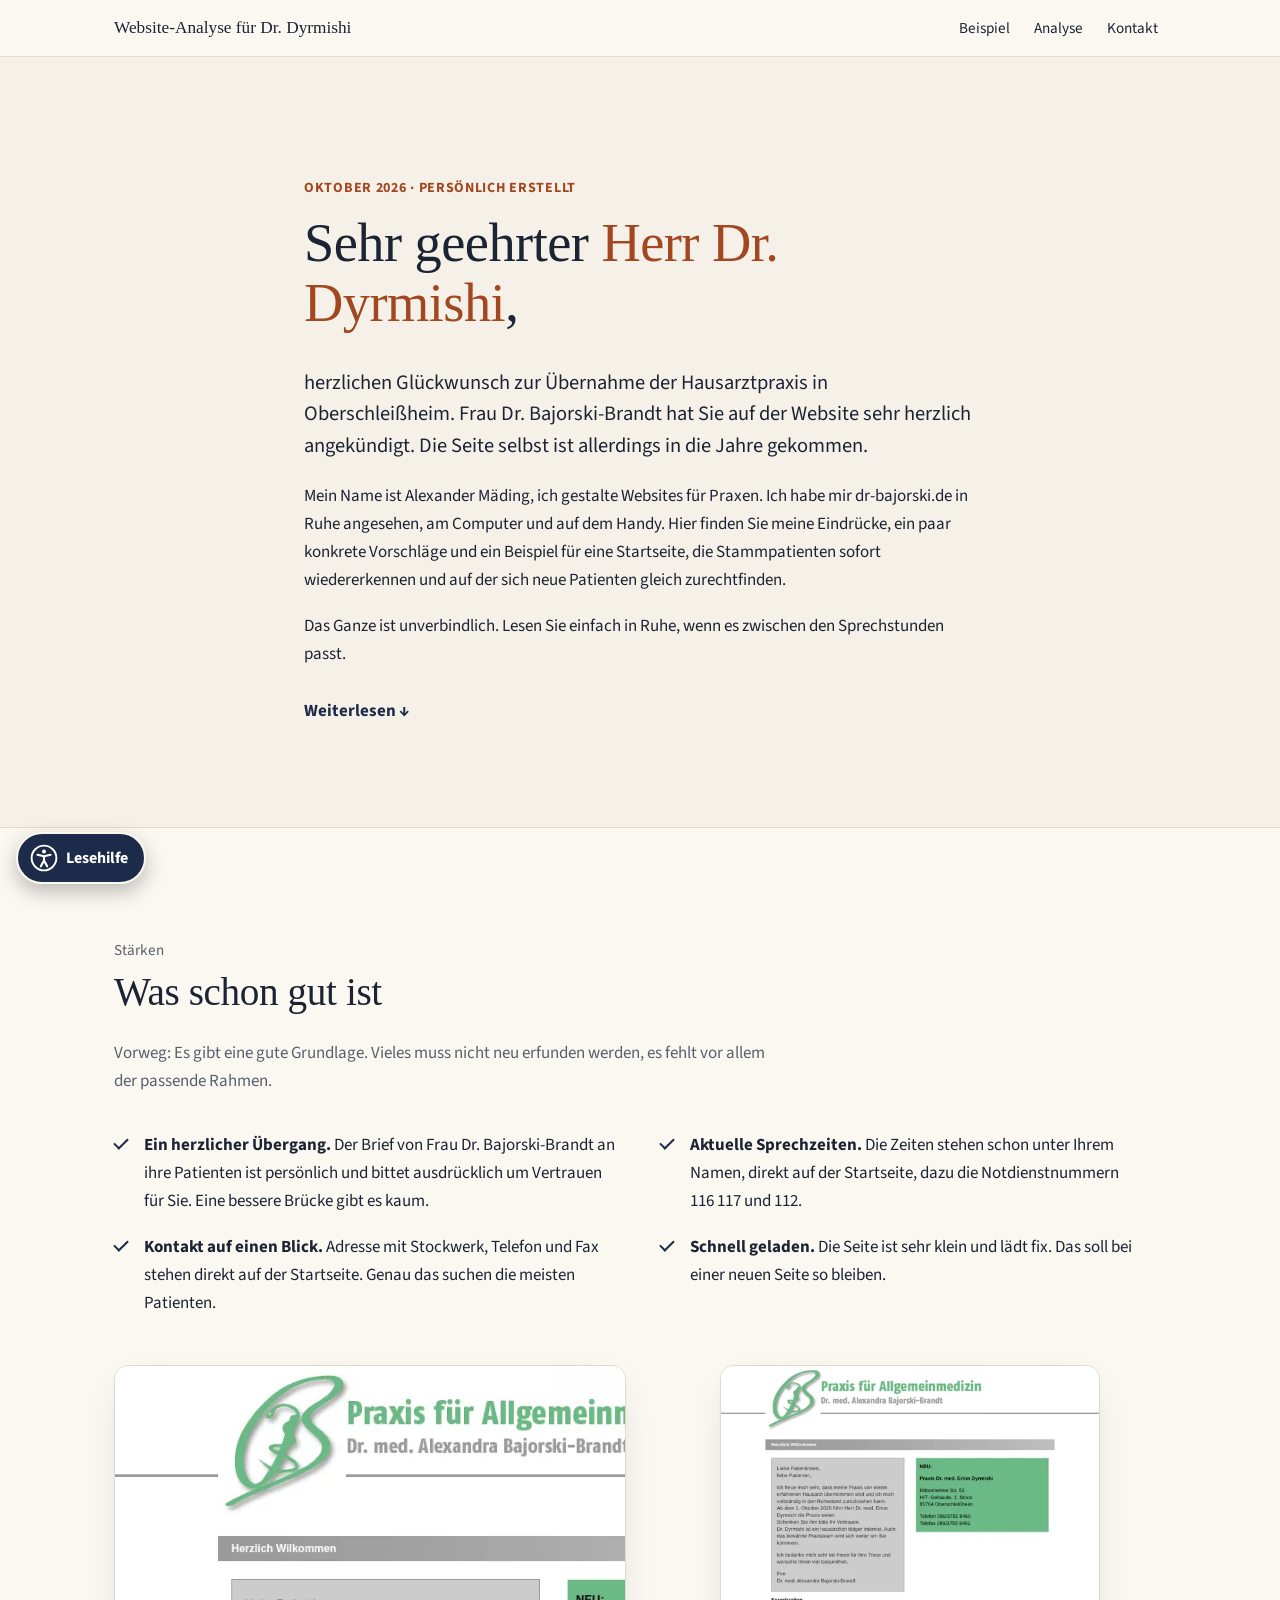
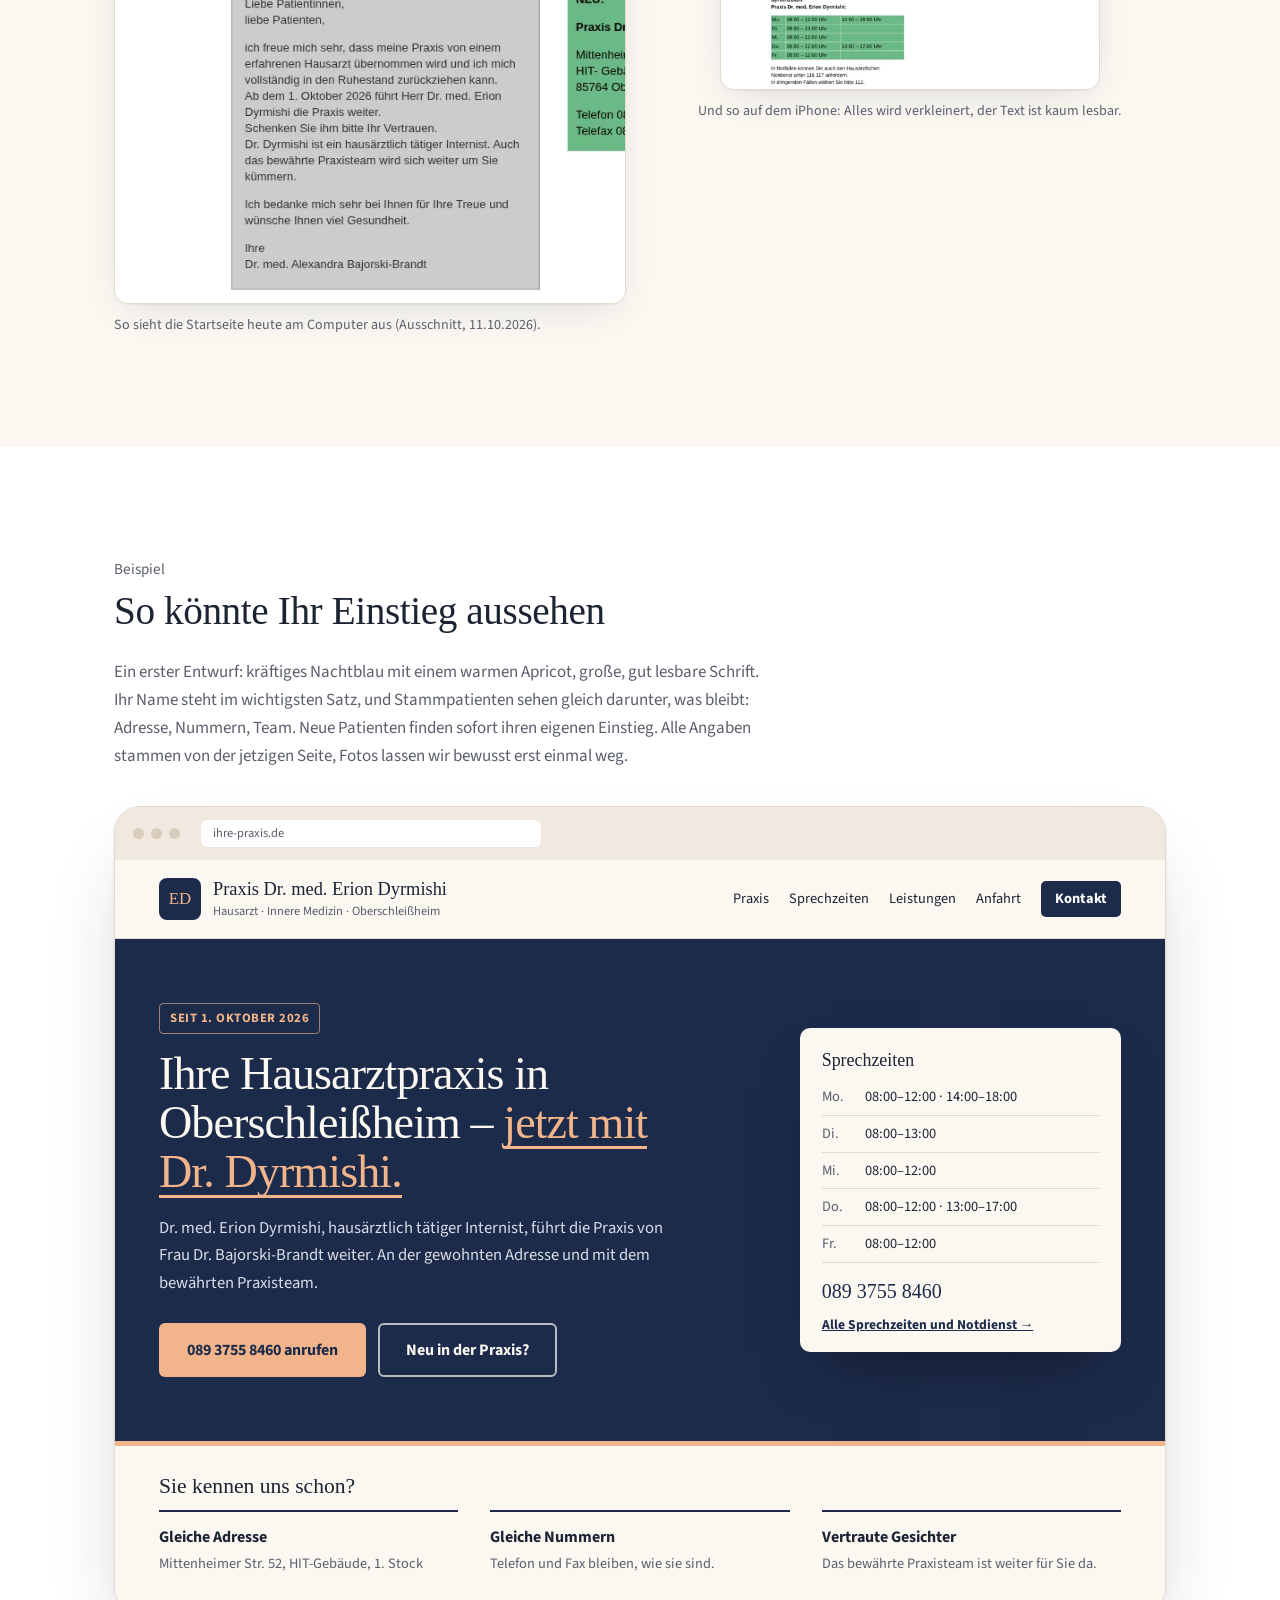
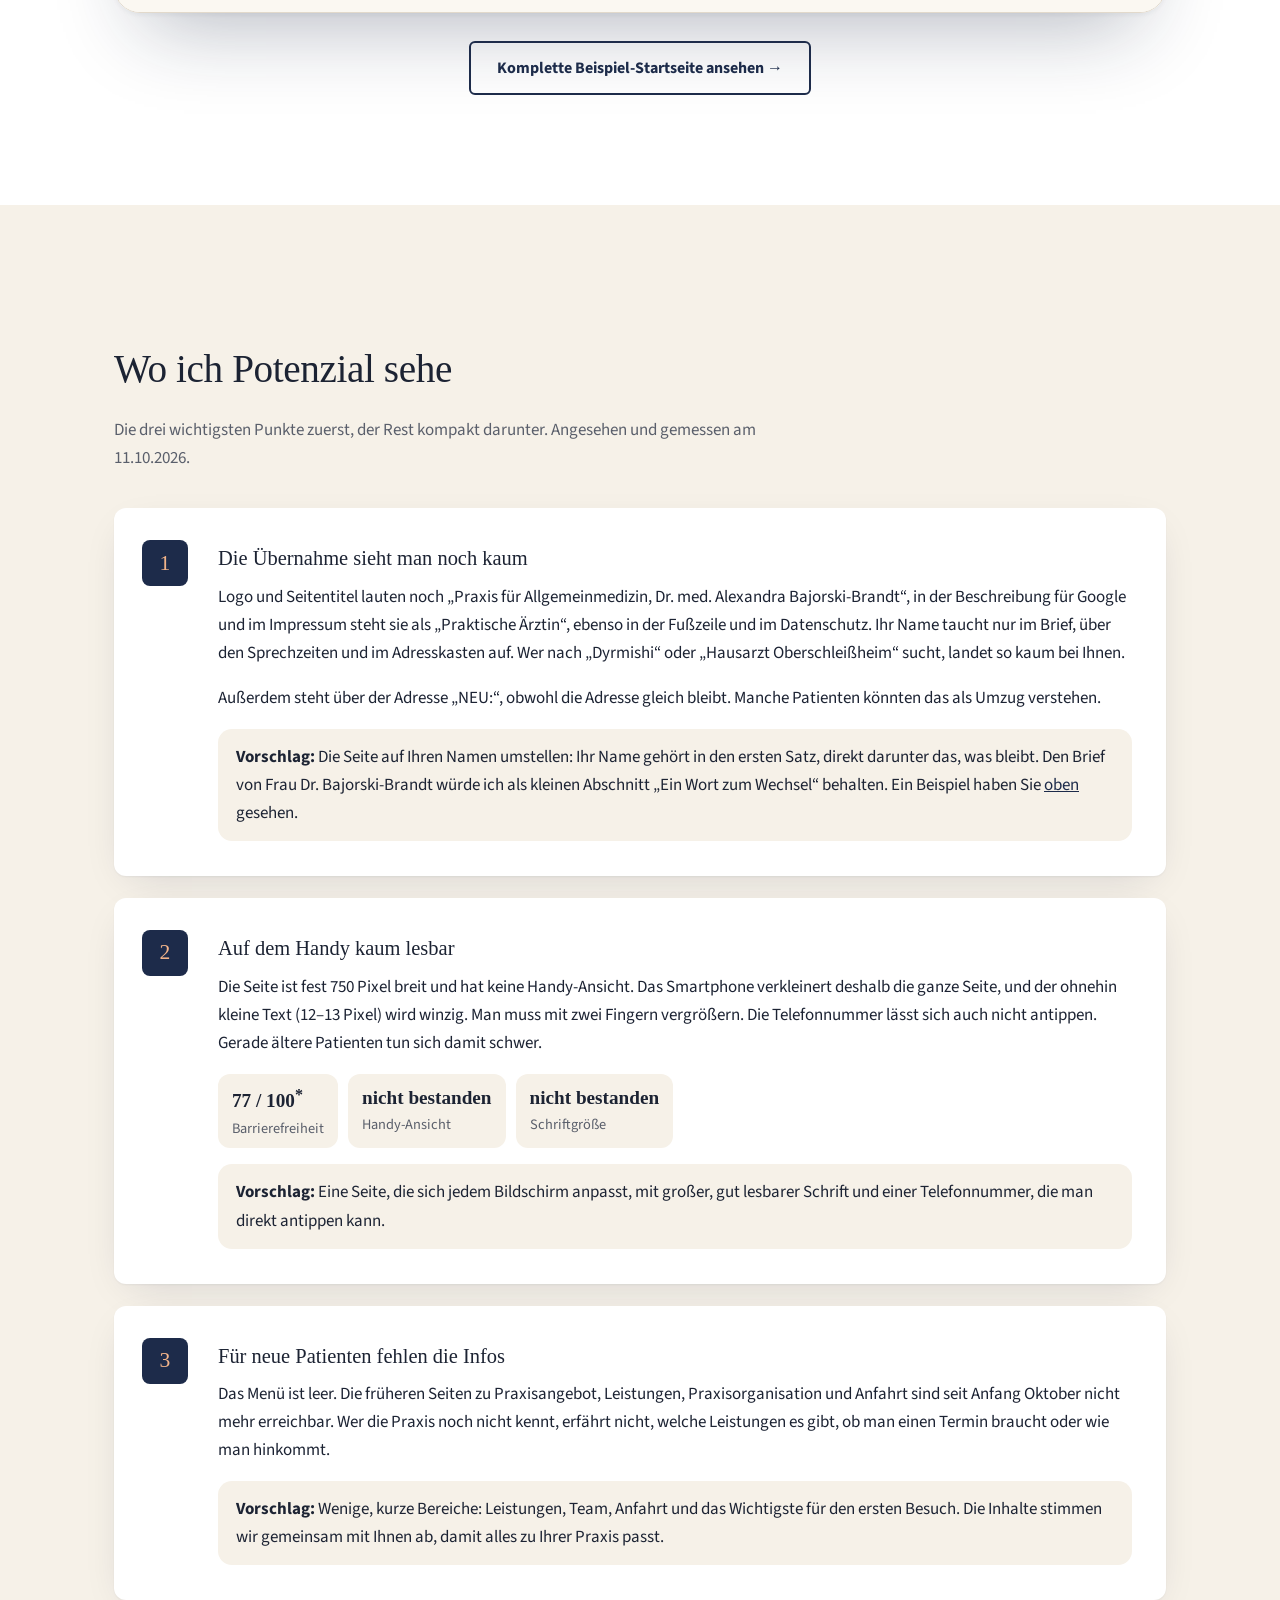
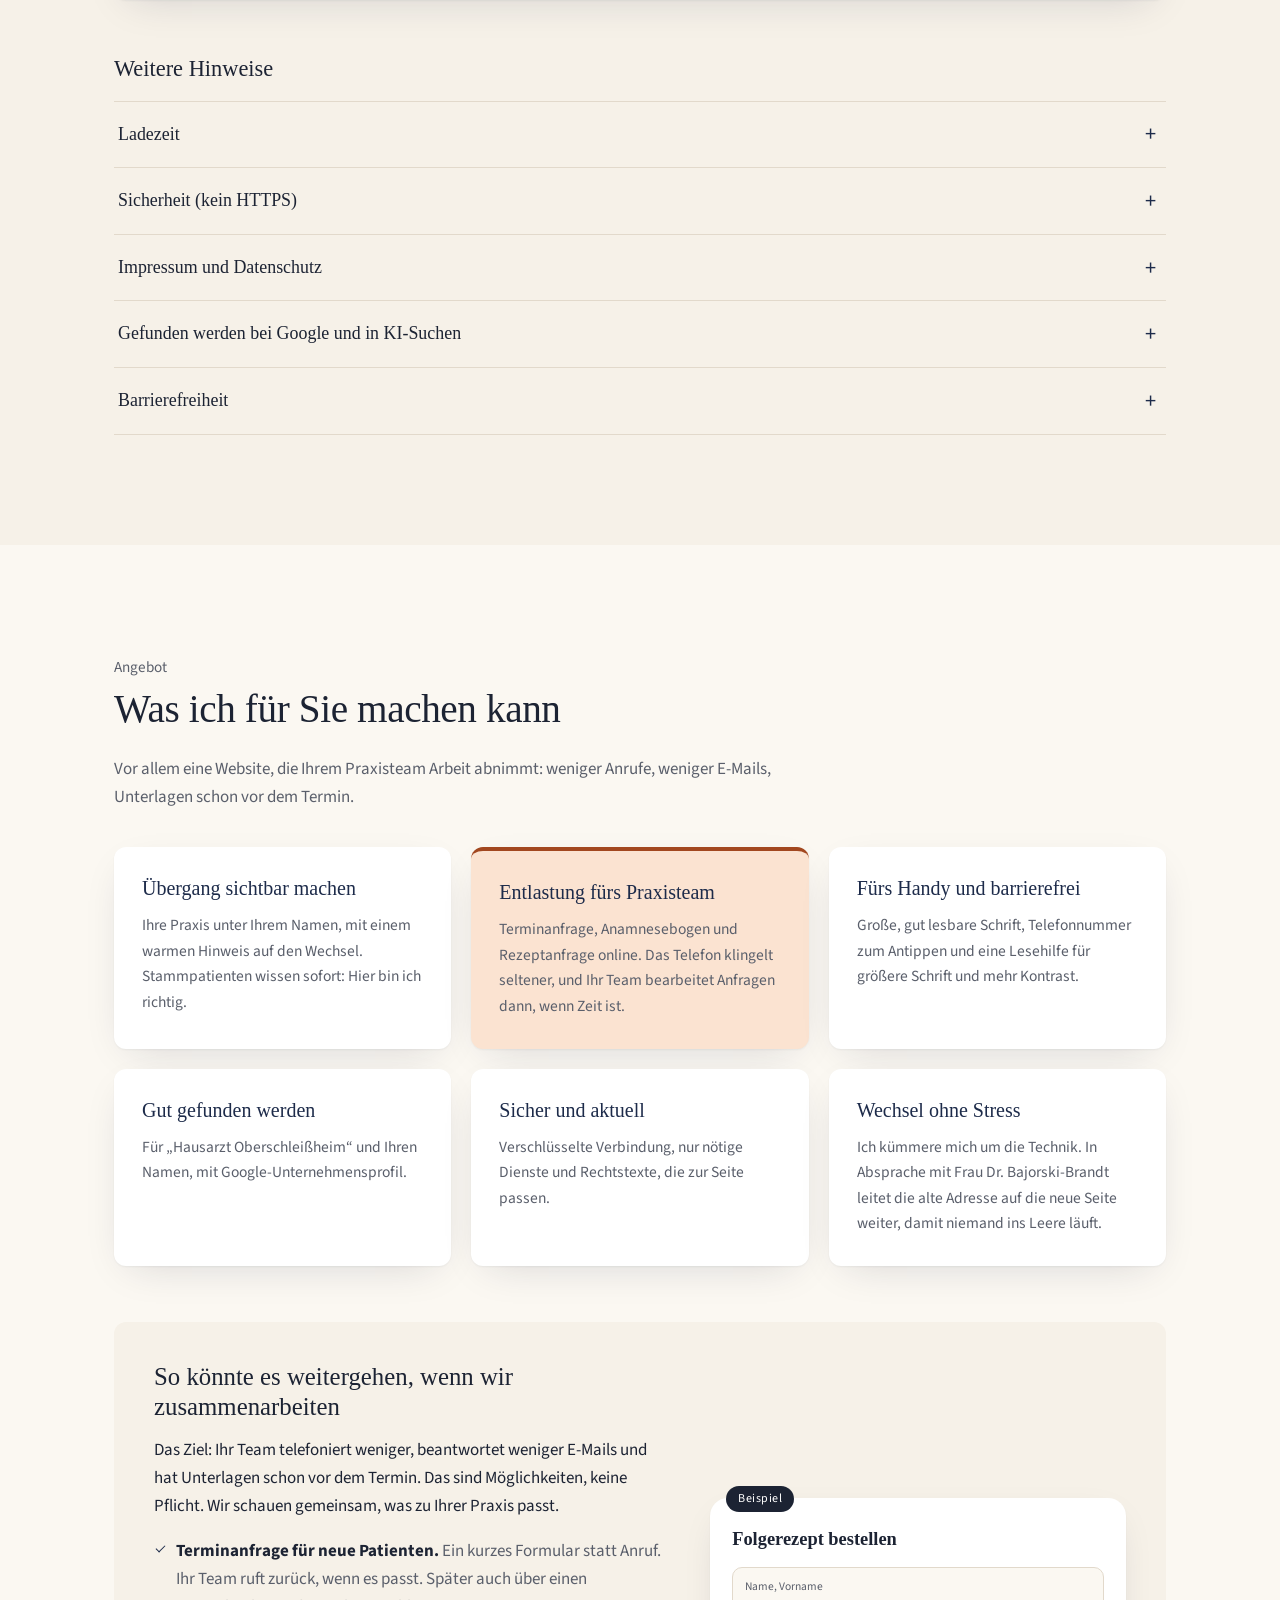
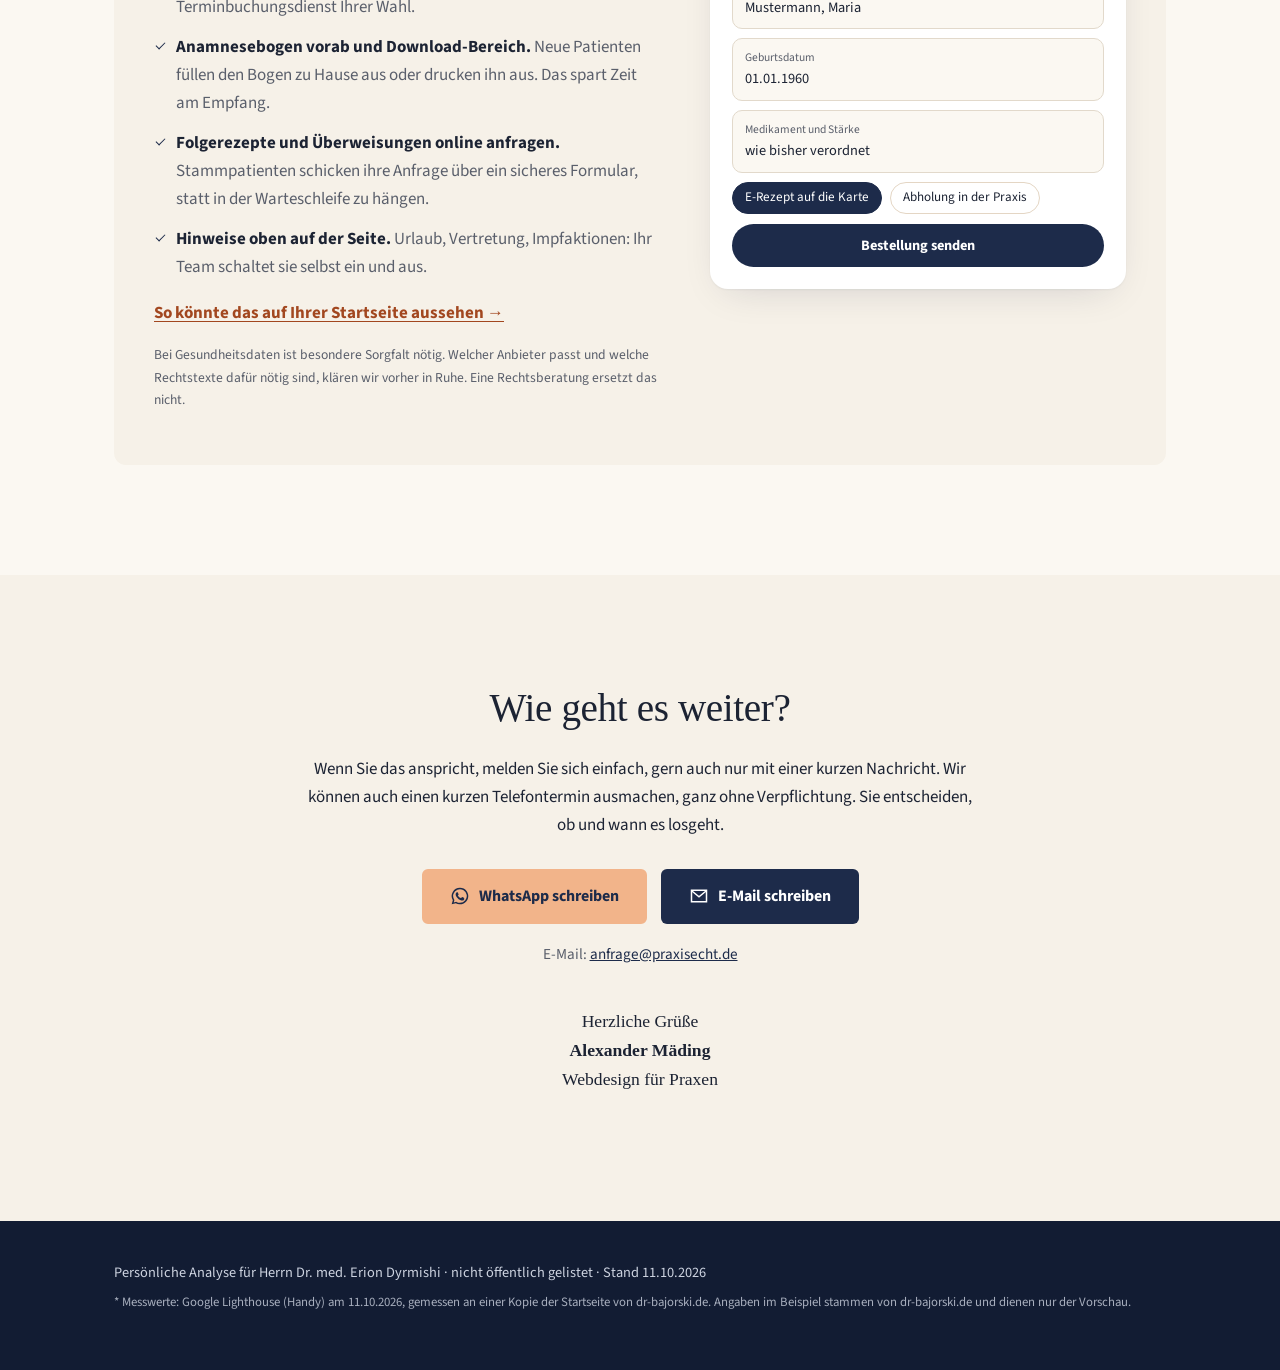
==== commit c24e1c4f: "analyse: entlastung fürs team betont, lesehilfe und bfsg vorsichtig erwähnt" ====
--- a/index.html
+++ b/index.html
@@ -226,7 +226,8 @@
       <details>
         <summary>Barrierefreiheit</summary>
         <p>Die Sprache der Seite ist nicht hinterlegt (wichtig für Vorlese-Programme), das große Bild hat keine Beschreibung, und der Aufbau läuft über Tabellen. Dazu kommt die kleine Schrift.</p>
-        <p class="vorschlag"><b>Vorschlag:</b> Klare Überschriften, gut lesbare Schrift in ausreichender Größe, starke Kontraste und Bildbeschreibungen. Davon profitieren alle Patienten.</p>
+        <p class="vorschlag"><b>Vorschlag:</b> Klare Überschriften, gut lesbare Schrift in ausreichender Größe, starke Kontraste und Bildbeschreibungen. Dazu eine Lesehilfe, mit der jeder Schrift, Kontrast und Abstände selbst einstellen kann. Probieren Sie es unten links auf dieser Seite aus. Davon profitieren alle Patienten.</p>
+        <p>Zum Barrierefreiheitsstärkungsgesetz (seit Juni 2025): Ob es für eine Praxis-Website gilt, hängt von der Praxisgröße und von den Online-Funktionen ab, etwa einer Online-Terminbuchung. Das schauen wir uns bei Bedarf gemeinsam an. Eine Rechtsberatung ist das nicht.</p>
       </details>
     </div>
   </div>
@@ -237,14 +238,19 @@
   <div class="wrap">
     <p class="eyebrow reveal">Angebot</p>
     <h2 class="reveal">Was ich für Sie machen kann</h2>
+    <p class="abschnitt-text reveal">Vor allem eine Website, die Ihrem Praxisteam Arbeit abnimmt: weniger Anrufe, weniger E-Mails, Unterlagen schon vor dem Termin.</p>
     <div class="kacheln">
       <div class="kachel reveal">
         <h3>Übergang sichtbar machen</h3>
         <p>Ihre Praxis unter Ihrem Namen, mit einem warmen Hinweis auf den Wechsel. Stammpatienten wissen sofort: Hier bin ich richtig.</p>
       </div>
-      <div class="kachel reveal">
-        <h3>Fürs Handy gemacht</h3>
-        <p>Große, gut lesbare Schrift, Sprechzeiten auf einen Blick und eine Telefonnummer zum Antippen.</p>
+      <div class="kachel kachel-betont reveal">
+        <h3>Entlastung fürs Praxisteam</h3>
+        <p>Terminanfrage, Anamnesebogen und Rezeptanfrage online. Das Telefon klingelt seltener, und Ihr Team bearbeitet Anfragen dann, wenn Zeit ist.</p>
+      </div>
+      <div class="kachel reveal">
+        <h3>Fürs Handy und barrierefrei</h3>
+        <p>Große, gut lesbare Schrift, Telefonnummer zum Antippen und eine Lesehilfe für größere Schrift und mehr Kontrast.</p>
       </div>
       <div class="kachel reveal">
         <h3>Gut gefunden werden</h3>
@@ -253,10 +259,6 @@
       <div class="kachel reveal">
         <h3>Sicher und aktuell</h3>
         <p>Verschlüsselte Verbindung, nur nötige Dienste und Rechtstexte, die zur Seite passen.</p>
-      </div>
-      <div class="kachel reveal">
-        <h3>Selbst pflegen</h3>
-        <p>Urlaub, Vertretung oder geänderte Zeiten tragen Sie oder Ihr Team in wenigen Minuten selbst ein.</p>
       </div>
       <div class="kachel reveal">
         <h3>Wechsel ohne Stress</h3>
@@ -268,13 +270,14 @@
     <div class="ausblick">
       <div class="ausblick-text reveal">
         <h3>So könnte es weitergehen, wenn wir zusammenarbeiten</h3>
-        <p>Wenn Sie möchten, kann die neue Seite Ihrem Team am Telefon Arbeit abnehmen. Das sind Möglichkeiten, keine Pflicht. Wir schauen gemeinsam, was zu Ihrer Praxis passt.</p>
+        <p>Das Ziel: Ihr Team telefoniert weniger, beantwortet weniger E-Mails und hat Unterlagen schon vor dem Termin. Das sind Möglichkeiten, keine Pflicht. Wir schauen gemeinsam, was zu Ihrer Praxis passt.</p>
         <ul class="ausblick-liste">
-          <li><b>Folgerezepte und Überweisungen online bestellen.</b> Stammpatienten schicken ihre Bestellung über ein sicheres Formular, statt in der Warteschleife zu hängen.</li>
-          <li><b>Termine online.</b> Über einen Terminbuchungsdienst Ihrer Wahl, oder erst einmal als einfache Terminanfrage.</li>
-          <li><b>Hinweise oben auf der Seite.</b> Urlaub, Vertretung, Impfaktionen: per Klick ein- und wieder ausschalten.</li>
-          <li><b>Gut vorbereitet zum ersten Termin.</b> Was neue Patienten mitbringen sollten und wie sie die Praxis im HIT-Gebäude finden.</li>
+          <li><b>Terminanfrage für neue Patienten.</b> Ein kurzes Formular statt Anruf. Ihr Team ruft zurück, wenn es passt. Später auch über einen Terminbuchungsdienst Ihrer Wahl.</li>
+          <li><b>Anamnesebogen vorab und Download-Bereich.</b> Neue Patienten füllen den Bogen zu Hause aus oder drucken ihn aus. Das spart Zeit am Empfang.</li>
+          <li><b>Folgerezepte und Überweisungen online anfragen.</b> Stammpatienten schicken ihre Anfrage über ein sicheres Formular, statt in der Warteschleife zu hängen.</li>
+          <li><b>Hinweise oben auf der Seite.</b> Urlaub, Vertretung, Impfaktionen: Ihr Team schaltet sie selbst ein und aus.</li>
         </ul>
+        <p><a class="link-pfeil" href="startseite/#online">So könnte das auf Ihrer Startseite aussehen &rarr;</a></p>
         <p class="ausblick-hinweis">Bei Gesundheitsdaten ist besondere Sorgfalt nötig. Welcher Anbieter passt und welche Rechtstexte dafür nötig sind, klären wir vorher in Ruhe. Eine Rechtsberatung ersetzt das nicht.</p>
       </div>
 
--- a/css/style.css
+++ b/css/style.css
@@ -809,3 +809,7 @@
   border-radius: 6px;
 }
 .skip:focus { top: 12px; color: #fff; }
+
+/* Entlastung hervorheben: die wichtigste Kachel */
+.kachel-betont { border-top: 4px solid var(--terrakotta); background: var(--apricot-hell); }
+.link-pfeil { font-weight: 700; color: var(--terrakotta); text-underline-offset: 3px; }
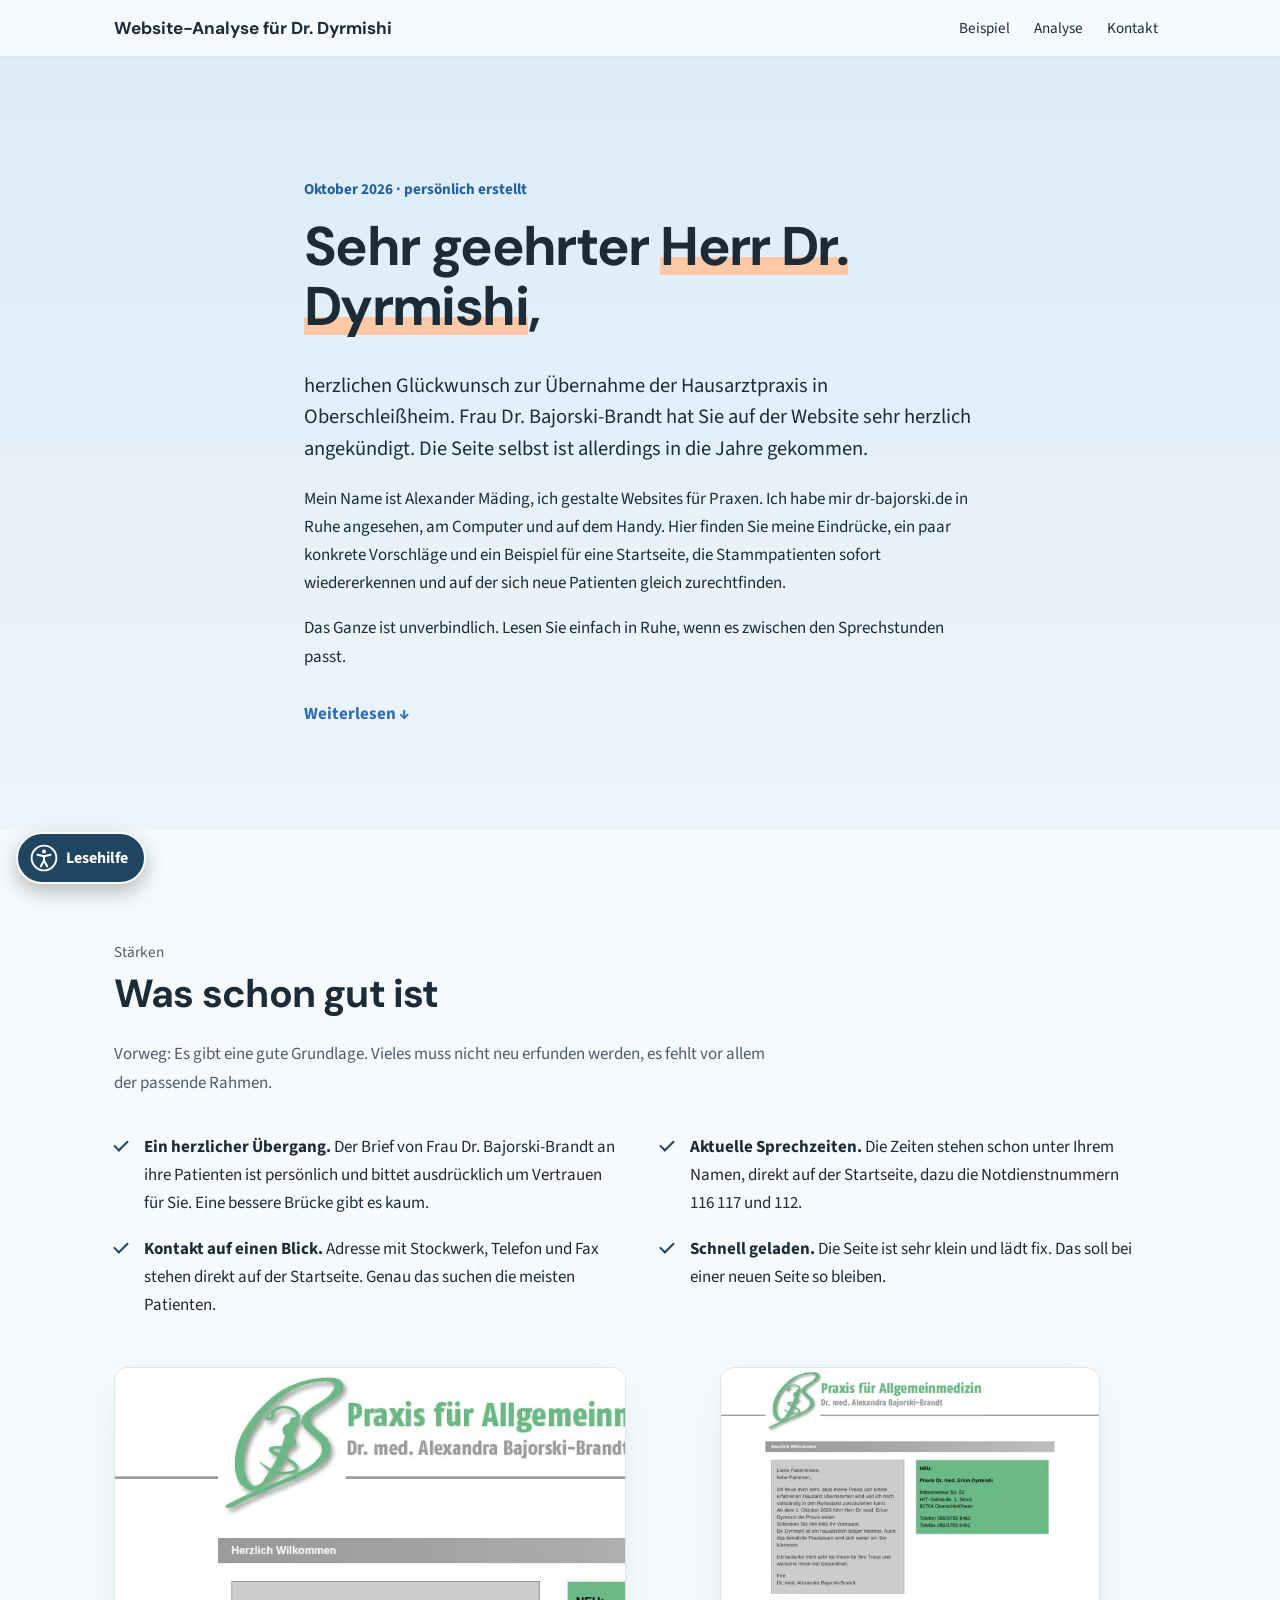
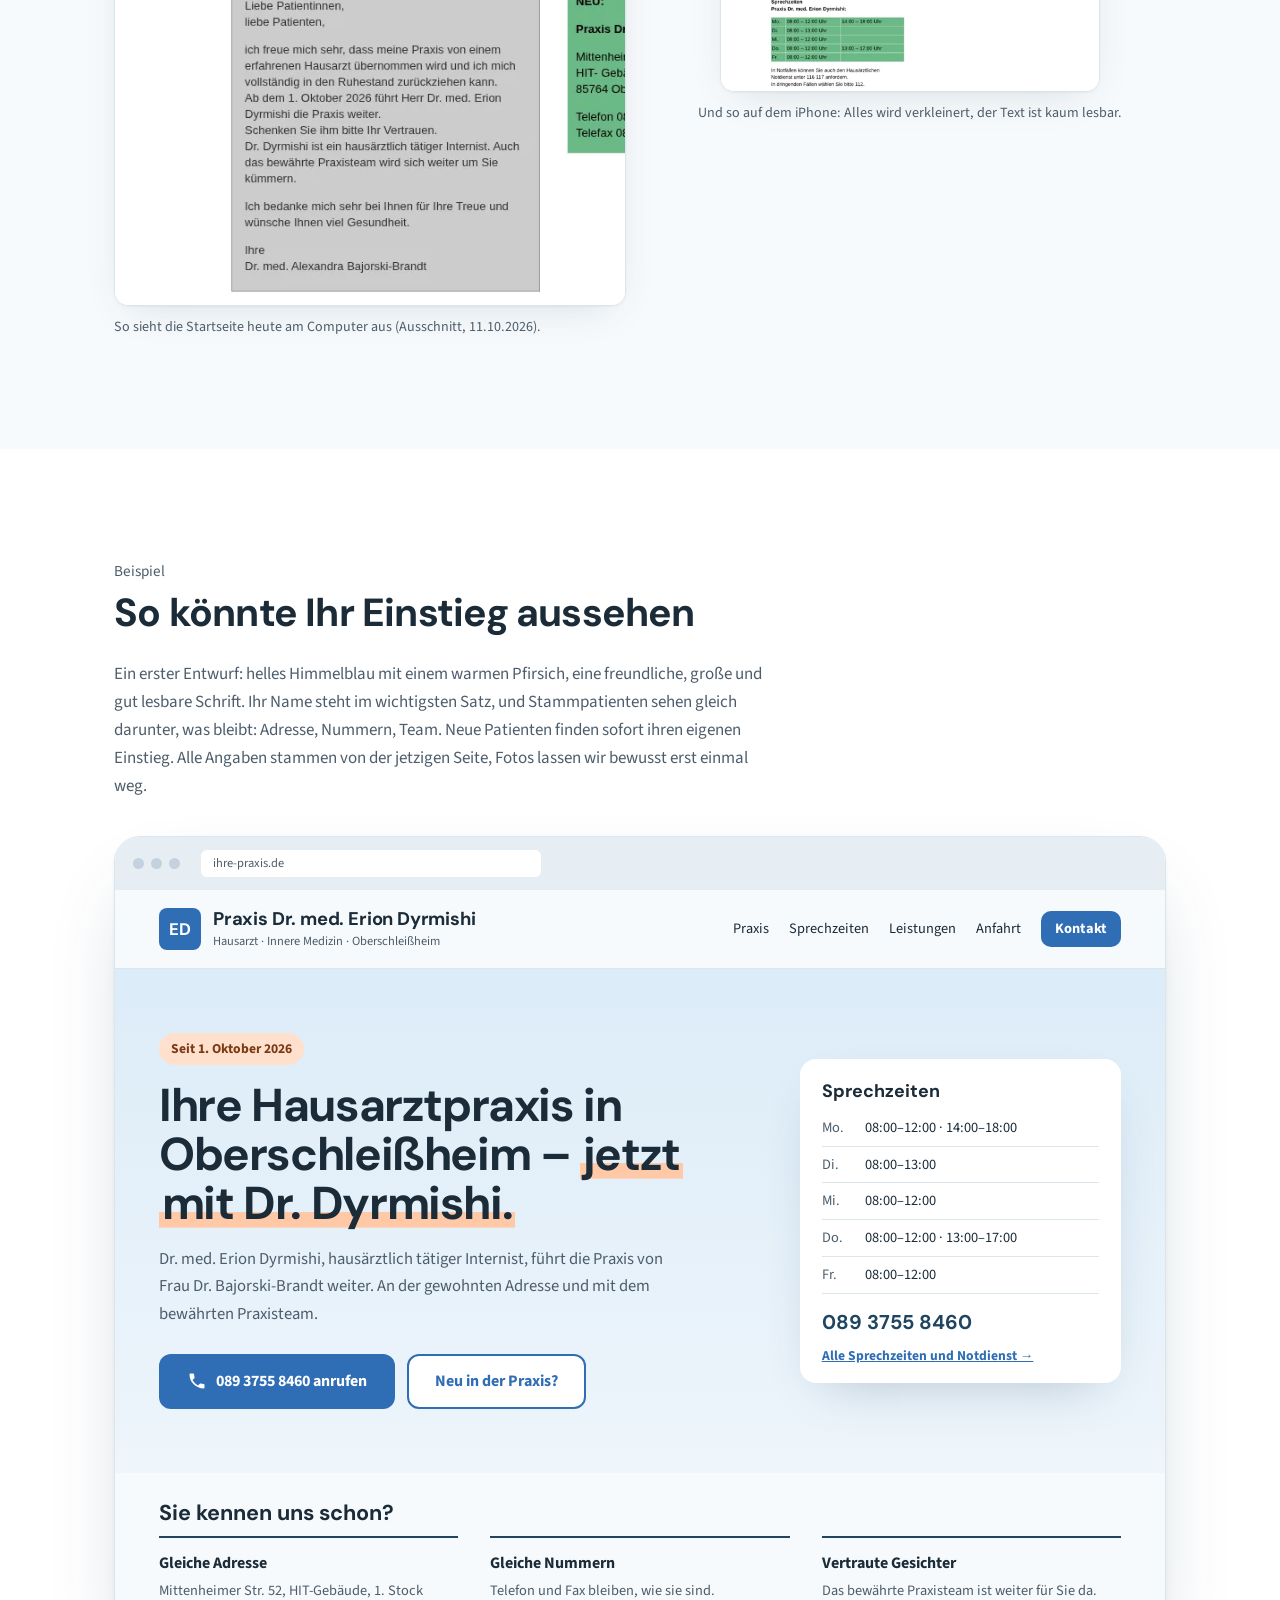
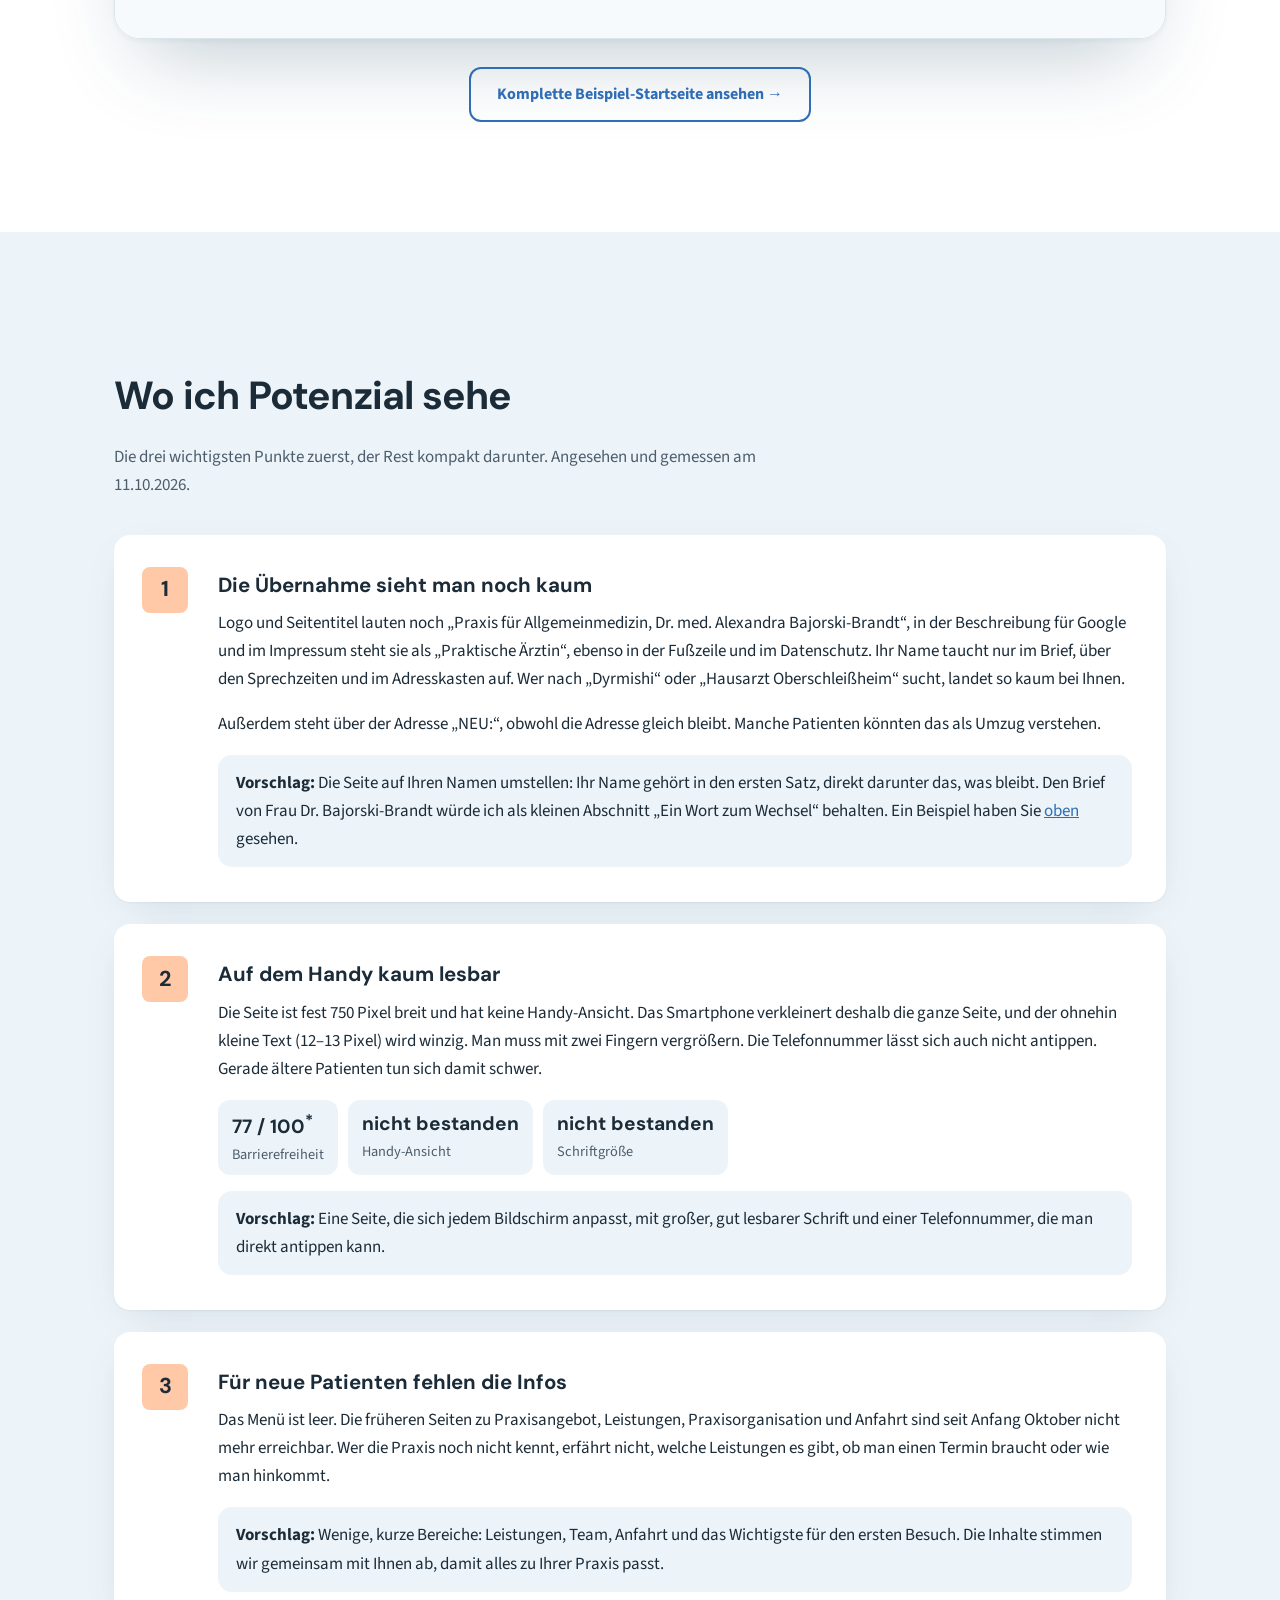
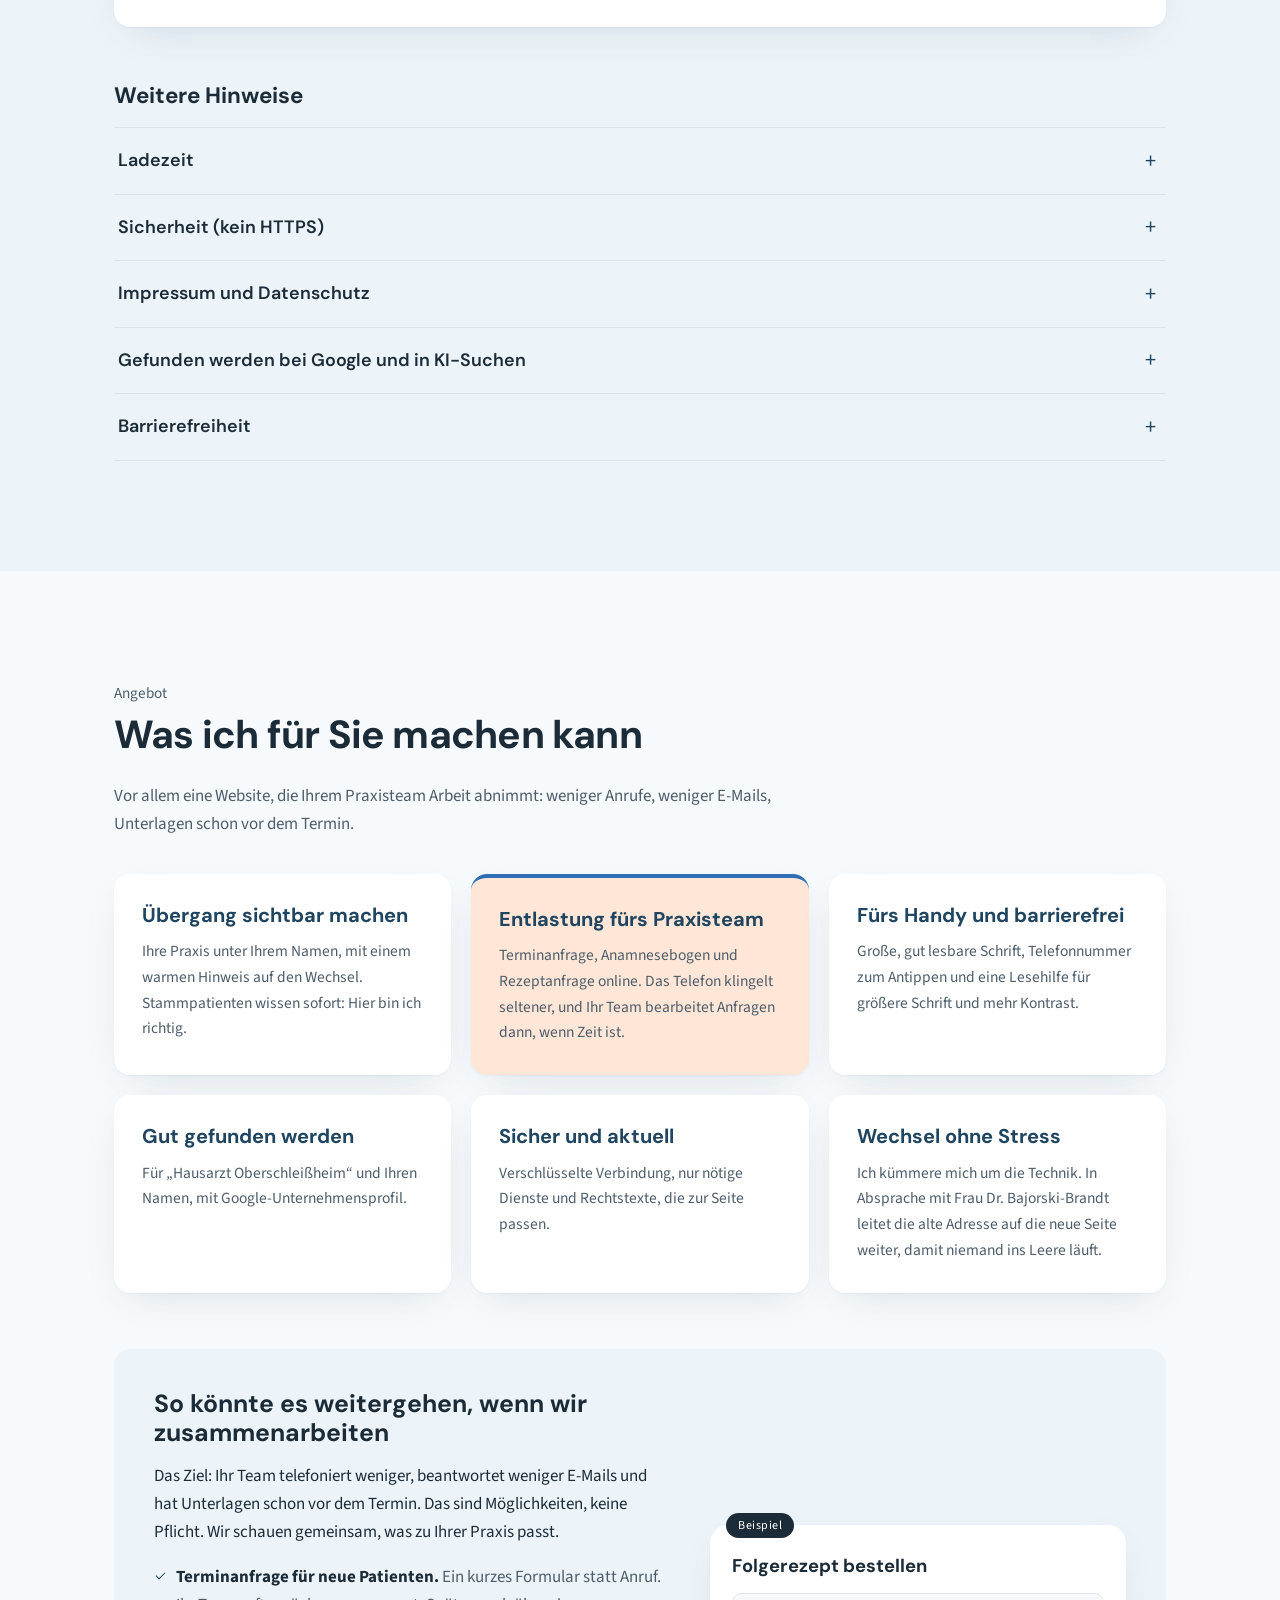
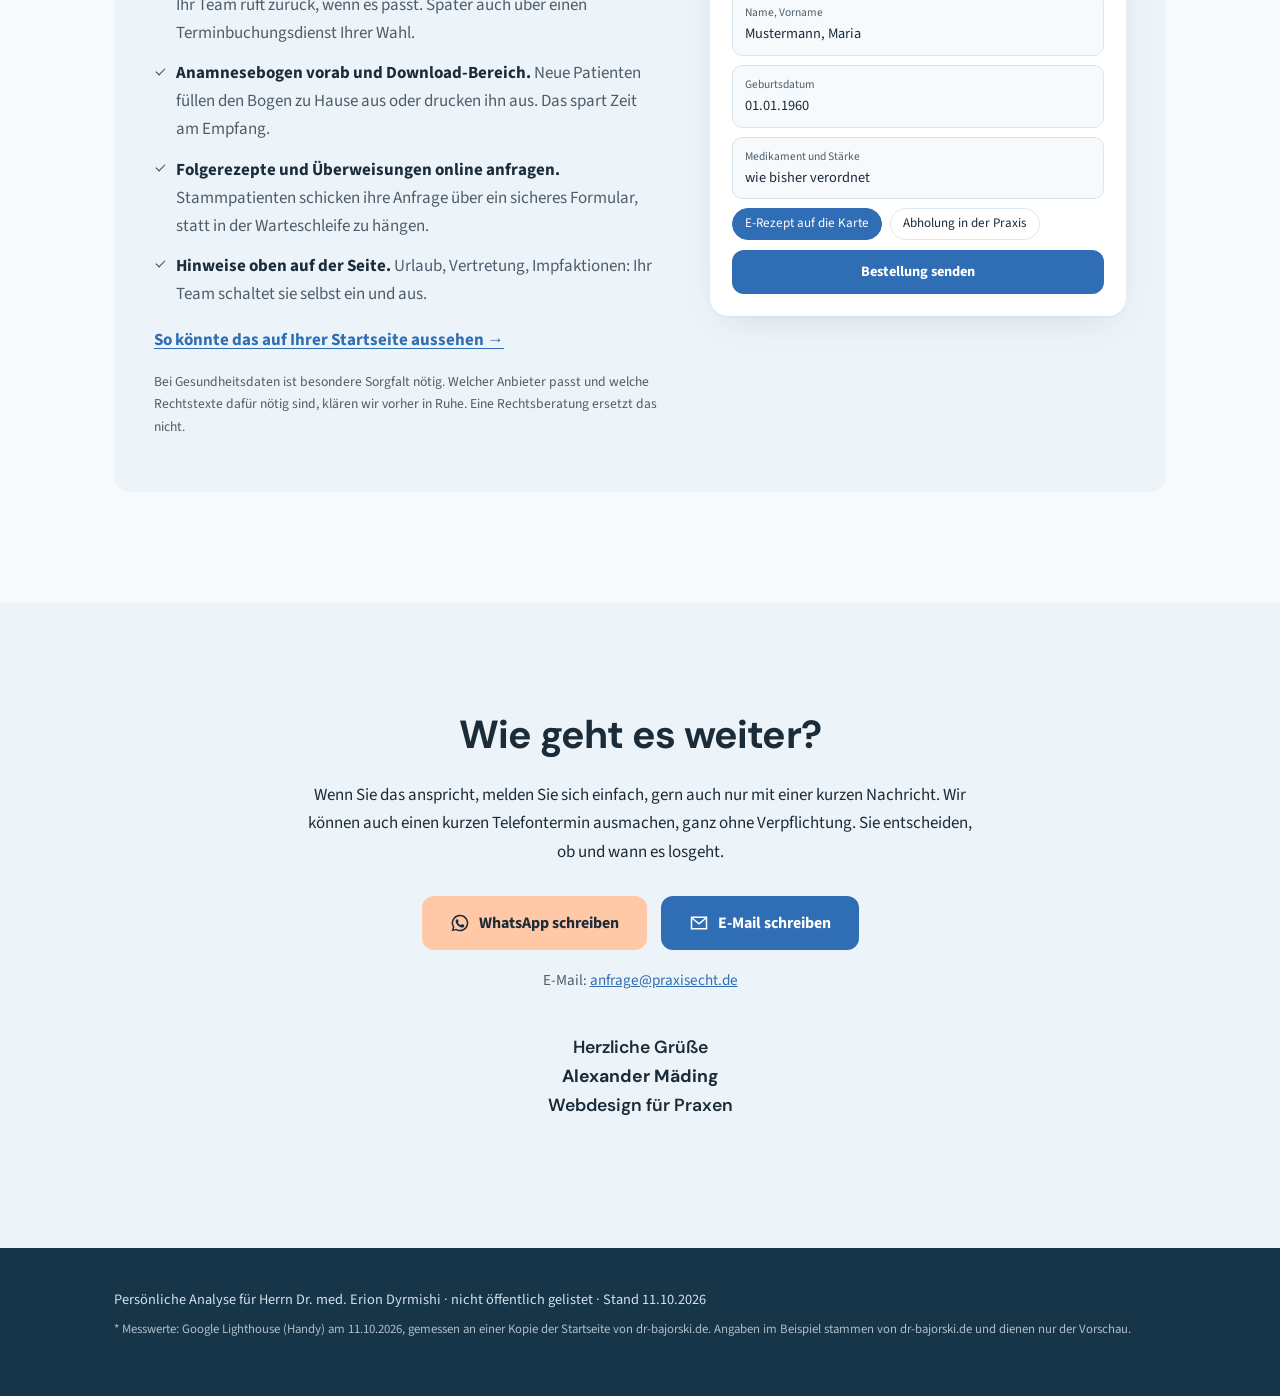
==== commit f696f73e: "analyse: neue gestaltung, beispiel-hero wie startseite, beschreibung angepasst" ====
--- a/index.html
+++ b/index.html
@@ -6,9 +6,9 @@
 <title>Website-Analyse für die Praxis Dr. Dyrmishi</title>
 <meta name="robots" content="noindex, nofollow">
 <meta name="description" content="Persönliche Website-Analyse und Entwurf für Herrn Dr. med. Erion Dyrmishi">
-<meta name="theme-color" content="#1d2b4a">
-<link rel="icon" href="data:image/svg+xml,%3Csvg xmlns='http://www.w3.org/2000/svg' viewBox='0 0 32 32'%3E%3Crect width='32' height='32' rx='8' fill='%231d2b4a'/%3E%3Ctext x='16' y='21' font-size='13' text-anchor='middle' fill='%23f2b48a' font-family='Georgia'%3EED%3C/text%3E%3C/svg%3E">
-<link rel="preload" href="fonts/lora-latin-500-normal.woff2" as="font" type="font/woff2" crossorigin>
+<meta name="theme-color" content="#dcecf8">
+<link rel="icon" href="data:image/svg+xml,%3Csvg xmlns='http://www.w3.org/2000/svg' viewBox='0 0 32 32'%3E%3Crect width='32' height='32' rx='8' fill='%232f6db5'/%3E%3Ctext x='16' y='21' font-size='13' text-anchor='middle' fill='%23ffffff' font-family='Arial' font-weight='700'%3EED%3C/text%3E%3C/svg%3E">
+<link rel="preload" href="fonts/dm-sans-latin-700-normal.woff2" as="font" type="font/woff2" crossorigin>
 <link rel="stylesheet" href="css/style.css">
 <link rel="stylesheet" href="css/barrierefrei.css">
 <script>
@@ -92,7 +92,7 @@
   <div class="wrap">
     <p class="eyebrow reveal">Beispiel</p>
     <h2 class="reveal">So könnte Ihr Einstieg aussehen</h2>
-    <p class="abschnitt-text reveal">Ein erster Entwurf: kräftiges Nachtblau mit einem warmen Apricot, große, gut lesbare Schrift. Ihr Name steht im wichtigsten Satz, und Stammpatienten sehen gleich darunter, was bleibt: Adresse, Nummern, Team. Neue Patienten finden sofort ihren eigenen Einstieg. Alle Angaben stammen von der jetzigen Seite, Fotos lassen wir bewusst erst einmal weg.</p>
+    <p class="abschnitt-text reveal">Ein erster Entwurf: helles Himmelblau mit einem warmen Pfirsich, eine freundliche, große und gut lesbare Schrift. Ihr Name steht im wichtigsten Satz, und Stammpatienten sehen gleich darunter, was bleibt: Adresse, Nummern, Team. Neue Patienten finden sofort ihren eigenen Einstieg. Alle Angaben stammen von der jetzigen Seite, Fotos lassen wir bewusst erst einmal weg.</p>
 
     <div class="browser reveal">
       <div class="browser-leiste" aria-hidden="true">
@@ -126,8 +126,8 @@
             <h3 class="hero-titel">Ihre Hausarztpraxis in Oberschleißheim &ndash; <span class="unterstrich">jetzt mit Dr.&nbsp;Dyrmishi.</span></h3>
             <p class="hero-sub">Dr. med. Erion Dyrmishi, hausärztlich tätiger Internist, führt die Praxis von Frau Dr. Bajorski-Brandt weiter. An der gewohnten Adresse und mit dem bewährten Praxisteam.</p>
             <div class="hero-btns">
-              <a href="#beispiel" class="btn btn-hell" data-demo="tel">089&nbsp;3755&nbsp;8460 anrufen</a>
-              <a href="#beispiel" class="btn btn-rahmen-hell" data-demo="neu">Neu in der Praxis?</a>
+              <a href="#beispiel" class="btn btn-blau" data-demo="tel"><svg class="icon" viewBox="0 0 24 24" aria-hidden="true"><path d="M6.6 10.8a15.2 15.2 0 0 0 6.6 6.6l2.2-2.2c.3-.3.7-.4 1-.2 1.1.4 2.3.6 3.6.6.6 0 1 .4 1 1V20c0 .6-.4 1-1 1A17 17 0 0 1 3 4c0-.6.4-1 1-1h3.5c.6 0 1 .4 1 1 0 1.3.2 2.5.6 3.6.1.3 0 .7-.2 1l-2.3 2.2z"/></svg>089&nbsp;3755&nbsp;8460 anrufen</a>
+              <a href="#beispiel" class="btn btn-rahmen" data-demo="neu">Neu in der Praxis?</a>
             </div>
           </div>
 
--- a/css/style.css
+++ b/css/style.css
@@ -1,27 +1,16 @@
 /* Entwurf Dyrmishi - Analyse-Seite */
 
-/* Schriften lokal (OFL) - kein Google Fonts
-   Lora für Überschriften (warm, ruhig), Source Sans 3 für Text (offen, gut lesbar)
-   Nachtrag: Atkinson raus, die durchgestrichene Null wirkte bei Uhrzeiten wie gestrichen */
+/* Schriften lokal (OFL): DM Sans für Überschriften (freundlich, modern), Source Sans 3 für Text (offen, gut lesbar) */
 @font-face {
-  font-family: "Lora";
-  src: url("../fonts/lora-latin-500-normal.woff2") format("woff2");
-  font-weight: 500;
-  font-style: normal;
+  font-family: "DM Sans";
+  src: url("../fonts/dm-sans-latin-600-normal.woff2") format("woff2");
+  font-weight: 600;
   font-display: swap;
 }
 @font-face {
-  font-family: "Lora";
-  src: url("../fonts/lora-latin-500-italic.woff2") format("woff2");
-  font-weight: 500;
-  font-style: italic;
-  font-display: swap;
-}
-@font-face {
-  font-family: "Lora";
-  src: url("../fonts/lora-latin-600-normal.woff2") format("woff2");
-  font-weight: 600;
-  font-style: normal;
+  font-family: "DM Sans";
+  src: url("../fonts/dm-sans-latin-700-normal.woff2") format("woff2");
+  font-weight: 700;
   font-display: swap;
 }
 @font-face {
@@ -37,25 +26,29 @@
   font-display: swap;
 }
 
-/* Farben - Nachtrag: mutiger, ohne Grün und ohne Blobs (wie die Startseite).
-   Tinte als große Fläche, Apricot als einziger warmer Akzent, Papier als Grund */
+/* Farben: helles Himmelblau als Grund, warmes Pfirsich als Akzent, kräftiges Blau für Knöpfe.
+   Bewusst nicht Arzt-Grün und nicht dunkel-förmlich (Alex: "sieht nach Kanzlei aus").
+   Kontraste: Weiß auf Blau 5,3:1 · Akzent auf Papier 6,2:1 · Grau auf Himmel 5,6:1 · Pfirsich auf Tiefblau 6,8:1 */
 :root {
-  --apricot: #f2b48a;
-  --apricot-hell: #fbe3d1;
-  --tinte: #1d2b4a;
-  --tinte-tief: #121c33;
-  --terrakotta: #a2471f;
-  --sand: #f1e8dc;
-  --sand-2: #e4d6c4;
-  --papier-2: #f6f1e8;
-  --papier: #fbf8f2;
-  --text: #1c2333;
-  --grau: #5a5f6b;
-  --linie: #e2d9cb;
-  --serif: "Lora", Georgia, "Times New Roman", serif;
+  --himmel: #dcecf8;
+  --himmel-hell: #eef5fb;
+  --blau: #2f6db5;          /* Knöpfe, Links */
+  --blau-dunkel: #255c9c;
+  --tiefblau: #1f4560;      /* nur kleine dunkle Kästen und Fuß */
+  --tiefblau-dunkel: #173548;
+  --pfirsich: #ffc9a8;
+  --pfirsich-hell: #ffe6d6;
+  --akzent: #23609e;        /* Akzentschrift auf hell */
+  --papier: #f7fafc;
+  --papier-2: #edf4f9;
+  --sand: #dbe8f1;
+  --text: #1b2b38;
+  --grau: #4d5d6b;
+  --linie: #dbe5ec;
+  --titel: "DM Sans", "Source Sans 3", Arial, sans-serif;
   --sans: "Source Sans 3", -apple-system, BlinkMacSystemFont, "Segoe UI", Roboto, Arial, sans-serif;
-  --radius: 12px;
-  --schatten: 0 1px 2px rgba(20,30,60,.05), 0 12px 40px -16px rgba(20,30,60,.18);
+  --radius: 16px;
+  --schatten: 0 1px 2px rgba(31,69,96,.05), 0 12px 40px -16px rgba(31,69,96,.18);
 }
 
 *, *::before, *::after { box-sizing: border-box; }
@@ -72,24 +65,33 @@
 }
 
 h1, h2, h3, h4 {
-  font-family: var(--serif);
-  font-weight: 500;
+  font-family: var(--titel);
+  font-weight: 700;
   line-height: 1.18;
   margin: 0 0 .6em;
   overflow-wrap: break-word;
   hyphens: auto;
 }
-h1 { font-size: clamp(2.05rem, 5vw, 3.4rem); line-height: 1.1; letter-spacing: -.01em; }
-h2 { font-size: clamp(1.7rem, 3.3vw, 2.45rem); letter-spacing: -.01em; }
+h1 { font-size: clamp(2.05rem, 5vw, 3.4rem); line-height: 1.1; letter-spacing: -.03em; }
+h2 { font-size: clamp(1.7rem, 3.3vw, 2.45rem); letter-spacing: -.02em; }
 h3 { font-size: 1.28rem; }
-h1 em { font-style: normal; color: var(--terrakotta); } /* kein Kursiv, nur im Zitat */
+/* Name in der Anrede: Pfirsich-Textmarker wie auf der Startseite */
+h1 em {
+  font-style: normal;
+  background-image: linear-gradient(var(--pfirsich), var(--pfirsich));
+  background-size: 100% .34em;
+  background-position: 0 88%;
+  background-repeat: no-repeat;
+  -webkit-box-decoration-break: clone;
+  box-decoration-break: clone;
+}
 
 p { margin: 0 0 1em; }
 
-a { color: var(--tinte); }
-a:hover { color: var(--tinte-tief); }
+a { color: var(--blau); }
+a:hover { color: var(--blau-dunkel); }
 a:focus-visible, button:focus-visible, [tabindex]:focus-visible, summary:focus-visible {
-  outline: 3px solid var(--apricot);
+  outline: 3px solid var(--blau);
   outline-offset: 3px;
 }
 
@@ -109,10 +111,10 @@
   position: sticky;
   top: 0;
   z-index: 20;
-  background: rgba(251,248,242,.92);
+  background: rgba(247,250,252,.92);
   -webkit-backdrop-filter: saturate(140%) blur(10px);
   backdrop-filter: saturate(140%) blur(10px);
-  border-bottom: 1px solid rgba(226,217,203,.8);
+  border-bottom: 1px solid var(--linie);
 }
 .topbar-inner {
   display: flex;
@@ -121,7 +123,8 @@
   height: 56px;
 }
 .topbar-titel {
-  font-family: var(--serif);
+  font-family: var(--titel);
+  font-weight: 700;
   font-size: 1.08rem;
   white-space: nowrap;
 }
@@ -136,18 +139,17 @@
   line-height: 16px;
   white-space: nowrap;
 }
-.topnav a:hover { color: var(--tinte); }
-
-/* Intro - ruhige Fläche mit Akzentlinie, keine Deko-Formen */
+.topnav a:hover { color: var(--blau); }
+
+/* Intro - heller Himmel-Verlauf wie der Hero der Startseite, keine Deko-Formen */
 .intro {
   position: relative;
   overflow: hidden;
   padding: clamp(64px, 11vw, 120px) 0 clamp(56px, 8vw, 90px);
-  background: var(--papier-2);
-  border-bottom: 1px solid var(--linie);
+  background: linear-gradient(180deg, var(--himmel) 0%, var(--himmel-hell) 100%);
 }
 .intro .wrap { position: relative; z-index: 1; }
-.kicker { font-size: .88rem; font-weight: 700; letter-spacing: .05em; text-transform: uppercase; color: var(--terrakotta); }
+.kicker { font-size: .95rem; font-weight: 700; color: var(--akzent); }
 .lead { font-size: clamp(1.1rem, 2vw, 1.28rem); line-height: 1.55; }
 .weiter {
   display: inline-block;
@@ -193,8 +195,8 @@
   top: .45em;
   width: 14px;
   height: 8px;
-  border-left: 2px solid var(--tinte);
-  border-bottom: 2px solid var(--tinte);
+  border-left: 2px solid var(--tiefblau);
+  border-bottom: 2px solid var(--tiefblau);
   transform: rotate(-45deg);
 }
 
@@ -235,9 +237,10 @@
   width: 46px;
   height: 46px;
   border-radius: 8px;
-  background: var(--tinte);
-  color: var(--apricot);
-  font-family: var(--serif);
+  background: var(--pfirsich);
+  color: var(--text);
+  font-family: var(--titel);
+  font-weight: 700;
   font-size: 1.35rem;
   display: flex;
   align-items: center;
@@ -266,7 +269,7 @@
   font-size: .9rem;
   color: var(--grau);
 }
-.werte b { display: block; font-size: 1.2rem; color: var(--text); font-family: var(--serif); }
+.werte b { display: block; font-size: 1.2rem; color: var(--text); font-family: var(--titel); }
 
 /* Weitere Hinweise zum Aufklappen */
 .weitere-titel { margin: 56px 0 18px; font-size: 1.4rem; }
@@ -277,7 +280,7 @@
   cursor: pointer;
   padding: 18px 36px 18px 0;
   position: relative;
-  font-family: var(--serif);
+  font-family: var(--titel);
   font-size: 1.12rem;
 }
 .weitere summary::-webkit-details-marker { display: none; }
@@ -289,11 +292,11 @@
   transform: translateY(-50%);
   font-family: var(--sans);
   font-size: 1.4rem;
-  color: var(--tinte);
+  color: var(--tiefblau);
   transition: transform .3s;
 }
 .weitere details[open] summary::after { transform: translateY(-50%) rotate(45deg); }
-.weitere summary:hover { color: var(--tinte); }
+.weitere summary:hover { color: var(--tiefblau); }
 .weitere details > *:not(summary) { max-width: 760px; }
 .weitere details[open] { padding-bottom: 10px; }
 
@@ -309,7 +312,7 @@
   box-shadow: var(--schatten);
   padding: 30px 28px 14px;
 }
-.kachel h3 { color: var(--tinte); font-size: 1.25rem; }
+.kachel h3 { color: var(--tiefblau); font-size: 1.25rem; }
 .kachel p { color: var(--grau); font-size: .97rem; }
 
 /* Ausblick + kleines Mockup */
@@ -338,8 +341,8 @@
   top: .5em;
   width: 9px;
   height: 5px;
-  border-left: 1.5px solid var(--tinte);
-  border-bottom: 1.5px solid var(--tinte);
+  border-left: 1.5px solid var(--tiefblau);
+  border-bottom: 1.5px solid var(--tiefblau);
   transform: rotate(-45deg);
 }
 .ausblick-liste b { color: var(--text); }
@@ -364,7 +367,7 @@
   font-size: .75rem;
   letter-spacing: .04em;
 }
-.mock-titel { display: block; font-family: var(--serif); font-size: 1.15rem; margin-bottom: 12px; }
+.mock-titel { display: block; font-family: var(--titel); font-size: 1.15rem; margin-bottom: 12px; }
 .mock-feld {
   display: block;
   border: 1px solid var(--linie);
@@ -378,18 +381,18 @@
 .mock-feld span { color: var(--text); }
 .mock-wahl { display: flex; gap: 8px; flex-wrap: wrap; margin-bottom: 10px; }
 .mock-wahl span {
-  border: 1px solid var(--sand-2);
+  border: 1px solid var(--sand);
   border-radius: 20px;
   padding: 4px 12px;
   font-size: .82rem;
 }
-.mock-wahl .an { background: var(--tinte); color: #fff; border-color: var(--tinte); }
+.mock-wahl .an { background: var(--blau); color: #fff; border-color: var(--blau); }
 .mock-btn {
   display: block;
   text-align: center;
   padding: 10px 18px;
-  border-radius: 30px;
-  background: var(--tinte);
+  border-radius: 12px;
+  background: var(--blau);
   color: #fff;
   font-weight: 700;
   font-size: .9rem;
@@ -399,7 +402,7 @@
 .browser {
   border-radius: 26px;
   overflow: hidden;
-  box-shadow: 0 2px 4px rgba(20,30,60,.05), 0 40px 80px -30px rgba(20,30,60,.32);
+  box-shadow: 0 2px 4px rgba(31,69,96,.05), 0 40px 80px -30px rgba(31,69,96,.3);
   border: 1px solid var(--linie);
 }
 .browser-leiste {
@@ -407,9 +410,9 @@
   align-items: center;
   gap: 7px;
   padding: 13px 18px;
-  background: #efe9df;
-}
-.browser-leiste > span { width: 11px; height: 11px; border-radius: 50%; background: #d8cdbd; }
+  background: #e6eef4;
+}
+.browser-leiste > span { width: 11px; height: 11px; border-radius: 50%; background: #c3d2de; }
 .browser-url {
   margin-left: 14px;
   flex: 1;
@@ -438,16 +441,17 @@
 .demo-zeichen {
   width: 42px; height: 42px;
   border-radius: 8px;
-  background: var(--tinte);
-  color: var(--apricot);
-  font-family: var(--serif);
+  background: var(--blau);
+  color: #fff;
+  font-family: var(--titel);
+  font-weight: 700;
   font-size: 1.05rem;
   display: flex;
   align-items: center;
   justify-content: center;
   flex-shrink: 0;
 }
-.demo-logo-name { display: block; font-family: var(--serif); font-size: 1.15rem; color: var(--text); }
+.demo-logo-name { display: block; font-family: var(--titel); font-weight: 700; font-size: 1.15rem; letter-spacing: -.01em; color: var(--text); }
 .demo-logo-sub { font-size: .78rem; color: var(--grau); }
 .demo-menu {
   list-style: none;
@@ -458,62 +462,58 @@
   padding: 0;
   font-size: .9rem;
 }
-.demo-menu-kontakt { padding: 6px 14px; border-radius: 5px; background: var(--tinte); color: #fff; font-weight: 700; }
+.demo-menu-kontakt { padding: 6px 14px; border-radius: 10px; background: var(--blau); color: #fff; font-weight: 700; }
 .demo-burger { display: none; }
 
-/* Hero - dunkle Fläche, Karte rechts */
+/* Hero - heller Himmel-Verlauf, Karte rechts (wie startseite/) */
 .hero {
   display: grid;
   grid-template-columns: 1.3fr .7fr;
   gap: 44px;
   align-items: center;
   padding: clamp(32px, 5vw, 64px) 44px;
-  background: var(--tinte);
-  color: var(--papier);
-  border-bottom: 5px solid var(--apricot);
+  background: linear-gradient(180deg, var(--himmel) 0%, var(--himmel-hell) 100%);
+  color: var(--text);
 }
 .hero-chip {
   display: inline-block;
   margin-bottom: 16px;
-  padding: 4px 10px;
-  border: 1px solid rgba(242,180,138,.6);
-  border-radius: 4px;
-  color: var(--apricot);
-  font-size: .8rem;
-  font-weight: 700;
-  letter-spacing: .04em;
-  text-transform: uppercase;
+  padding: 5px 12px;
+  border-radius: 30px;
+  background: #ffe0cc;
+  color: #7a3a14;
+  font-size: .85rem;
+  font-weight: 700;
 }
 .hero-titel {
   font-size: clamp(1.9rem, 3.6vw, 3.1rem);
+  font-weight: 700;
   line-height: 1.06;
-  letter-spacing: -.02em;
+  letter-spacing: -.03em;
   margin-bottom: 18px;
   max-width: 12.5em;
   hyphens: manual;
 }
 .unterstrich {
-  color: var(--apricot);
-  background-image: linear-gradient(var(--apricot), var(--apricot));
-  background-size: 100% 3px;
-  background-position: 0 96%;
+  background-image: linear-gradient(var(--pfirsich), var(--pfirsich));
+  background-size: 100% .34em;
+  background-position: 0 88%;
   background-repeat: no-repeat;
-  padding-bottom: 3px;
-}
-.hero-sub { font-size: 1.04rem; line-height: 1.65; color: #d9deea; max-width: 31em; }
+  padding: 0 .06em;
+  -webkit-box-decoration-break: clone;
+  box-decoration-break: clone;
+}
+.hero-sub { font-size: 1.04rem; line-height: 1.65; color: var(--grau); max-width: 31em; }
 .hero-btns { display: flex; flex-wrap: wrap; gap: 12px; margin-top: 26px; }
-.btn-hell { background: var(--apricot); color: var(--tinte); }
-.btn-hell:hover { background: #f7c9a8; color: var(--tinte); }
-.hero .btn-rahmen-hell { border-color: rgba(251,248,242,.7); color: var(--papier); background: transparent; }
-.btn-rahmen-hell:hover { background: rgba(255,255,255,.08); color: #fff; }
+.hero .btn-rahmen { background: #fff; }
 
 /* Karte mit Sprechzeiten - statt Foto */
 .zeiten-karte {
-  background: var(--papier);
+  background: #fff;
   color: var(--text);
-  border-radius: 10px;
+  border-radius: var(--radius);
   padding: 22px 22px 16px;
-  box-shadow: 0 30px 60px -30px rgba(0,0,0,.5);
+  box-shadow: 0 20px 50px -24px rgba(31,69,96,.3);
 }
 .zeiten-karte h4 { font-size: 1.12rem; margin-bottom: 8px; }
 .zeiten-karte table { width: 100%; border-collapse: collapse; font-size: .9rem; }
@@ -523,9 +523,10 @@
 .zeiten-tel {
   display: block;
   margin-top: 12px;
-  font-family: var(--serif);
+  font-family: var(--titel);
+  font-weight: 700;
   font-size: 1.25rem;
-  color: var(--tinte);
+  color: var(--tiefblau);
   text-decoration: none;
 }
 .alle-zeiten { display: block; padding-top: 6px; font-size: .85rem; font-weight: 700; }
@@ -538,7 +539,7 @@
   padding: 28px 44px 36px;
 }
 .demo-bleibt-titel { grid-column: 1 / -1; font-size: 1.35rem; margin-bottom: 10px; }
-.demo-bleibt div { border-top: 2px solid var(--tinte); padding-top: 12px; }
+.demo-bleibt div { border-top: 2px solid var(--tiefblau); padding-top: 12px; }
 .demo-bleibt h5 { margin: 0 0 2px; font-size: 1rem; }
 .demo-bleibt p { margin: 0; font-size: .9rem; color: var(--grau); }
 
@@ -577,7 +578,7 @@
   gap: 9px;
   min-height: 48px;
   padding: 12px 26px;
-  border-radius: 6px;
+  border-radius: 12px;
   font-family: var(--sans);
   font-size: 1rem;
   font-weight: 700;
@@ -587,24 +588,20 @@
   cursor: pointer;
 }
 .btn:hover { transform: translateY(-1px); }
-.btn-primaer {
-  background: var(--tinte);
-  color: #fff;
-  box-shadow: 0 10px 24px -10px rgba(29,43,74,.5);
-}
-.btn-primaer:hover { background: var(--tinte-tief); color: #fff; }
-.btn-rahmen { border-color: var(--tinte); color: var(--tinte); background: transparent; }
-.btn-rahmen:hover { background: var(--sand); }
-
-/* WhatsApp bewusst nicht grün, sondern Apricot passend zur Seite */
+.btn-blau { background: var(--blau); color: #fff; }
+.btn-blau:hover { background: var(--blau-dunkel); color: #fff; }
+.btn-rahmen { border-color: var(--blau); color: var(--blau); background: transparent; }
+.btn-rahmen:hover { background: var(--himmel-hell); color: var(--blau-dunkel); }
+
+/* WhatsApp bewusst nicht grün, sondern Pfirsich passend zur Seite (Text 11:1) */
 .btn-wa {
-  background: var(--apricot);
-  color: var(--tinte);
-  border-color: var(--apricot);
-}
-.btn-wa:hover { background: #f7c9a8; color: var(--tinte); }
-.btn-mail { background: var(--tinte); color: #fff; }
-.btn-mail:hover { background: var(--tinte-tief); color: #fff; }
+  background: var(--pfirsich);
+  color: var(--text);
+  border-color: var(--pfirsich);
+}
+.btn-wa:hover { background: #ffb88e; color: var(--text); }
+.btn-mail { background: var(--blau); color: #fff; }
+.btn-mail:hover { background: var(--blau-dunkel); color: #fff; }
 
 .icon { width: 20px; height: 20px; fill: currentColor; flex-shrink: 0; }
 
@@ -624,13 +621,13 @@
   margin: 30px 0 18px;
 }
 .kontakt-adresse { color: var(--grau); font-size: .95rem; }
-.signatur { margin-top: 40px; font-family: var(--serif); font-size: 1.1rem; }
-.signatur b { font-weight: 600; }
+.signatur { margin-top: 40px; font-family: var(--titel); font-size: 1.1rem; }
+.signatur b { font-weight: 700; }
 
 .footer {
   padding: 40px 0 50px;
-  background: var(--tinte-tief);
-  color: #cdd3e0;
+  background: var(--tiefblau-dunkel);
+  color: #d3e0ea;
   font-size: .9rem;
 }
 .footer p { margin: 0 0 .5em; }
@@ -652,14 +649,14 @@
   align-items: center;
   gap: 8px;
   padding: 11px 18px 11px 14px;
-  border-radius: 6px;
+  border-radius: 12px;
   border: 1.5px solid transparent;
   text-decoration: none;
   font-weight: 700;
   font-size: .92rem;
   box-shadow: 0 6px 20px rgba(0,0,0,.15);
 }
-.sticky-kontakt .btn-wa { border-color: var(--apricot); }
+.sticky-kontakt .btn-wa { border-color: var(--pfirsich); }
 .sticky-kontakt.weg { opacity: 0; transform: translateY(20px); pointer-events: none; }
 
 /* Scroll Animation - nur wenn JS an */
@@ -758,7 +755,7 @@
     flex-direction: row;
     gap: 10px;
     padding: 10px 12px calc(10px + env(safe-area-inset-bottom));
-    background: rgba(251,248,242,.95);
+    background: rgba(247,250,252,.95);
     -webkit-backdrop-filter: blur(8px);
     backdrop-filter: blur(8px);
     border-top: 1px solid var(--linie);
@@ -804,12 +801,12 @@
   top: -60px;
   z-index: 100;
   padding: 10px 16px;
-  background: var(--tinte);
+  background: var(--tiefblau);
   color: #fff;
   border-radius: 6px;
 }
 .skip:focus { top: 12px; color: #fff; }
 
 /* Entlastung hervorheben: die wichtigste Kachel */
-.kachel-betont { border-top: 4px solid var(--terrakotta); background: var(--apricot-hell); }
-.link-pfeil { font-weight: 700; color: var(--terrakotta); text-underline-offset: 3px; }
+.kachel-betont { border-top: 4px solid var(--blau); background: var(--pfirsich-hell); }
+.link-pfeil { font-weight: 700; color: var(--blau); text-underline-offset: 3px; }
--- a/css/barrierefrei.css
+++ b/css/barrierefrei.css
@@ -13,15 +13,15 @@
   padding: 0 16px 0 12px;
   border: 2px solid var(--papier, #fff);
   border-radius: 30px;
-  background: var(--tinte, #1d2b4a);
+  background: var(--tiefblau, #1d2b4a);
   color: #fff;
   font: 700 1rem/1 var(--sans, sans-serif);
   box-shadow: 0 8px 20px rgba(0,0,0,.25);
   cursor: pointer;
 }
 .a11y-knopf svg { width: 28px; height: 28px; }
-.a11y-knopf:hover { background: var(--tinte-tief, #121c33); }
-.a11y-knopf:focus-visible { outline: 3px solid var(--apricot, #f2b48a); outline-offset: 3px; }
+.a11y-knopf:hover { background: var(--tiefblau-dunkel, #121c33); }
+.a11y-knopf:focus-visible { outline: 3px solid var(--blau, #2f6db5); outline-offset: 3px; }
 
 .a11y-menue {
   position: fixed;
@@ -34,7 +34,7 @@
   padding: 16px 18px 18px;
   background: #fff;
   color: #1c2333;
-  border: 2px solid var(--tinte, #1d2b4a);
+  border: 2px solid var(--tiefblau, #1d2b4a);
   border-radius: 10px;
   box-shadow: 0 20px 50px -10px rgba(0,0,0,.35);
   font-family: var(--sans, sans-serif);
@@ -51,15 +51,15 @@
   color: inherit;
   cursor: pointer;
 }
-.a11y-zu:hover { background: #f1ece4; }
+.a11y-zu:hover { background: #edf4f9; }
 .a11y-label { margin: 6px 0 6px; font-weight: 700; }
 .a11y-schrift { display: flex; align-items: center; gap: 10px; margin-bottom: 10px; }
 .a11y-schrift button {
   width: 56px; min-height: 48px;
-  border: 2px solid var(--tinte, #1d2b4a);
+  border: 2px solid var(--tiefblau, #1d2b4a);
   border-radius: 6px;
   background: #fff;
-  color: var(--tinte, #1d2b4a);
+  color: var(--tiefblau, #1d2b4a);
   font: 700 1.1rem/1 var(--sans, sans-serif);
   cursor: pointer;
 }
@@ -73,7 +73,7 @@
   min-height: 48px;
   margin-top: 6px;
   padding: 8px 12px;
-  border: 1.5px solid #c9c2b6;
+  border: 1.5px solid #b8c6d2;
   border-radius: 6px;
   background: #fff;
   color: #1c2333;
@@ -84,12 +84,12 @@
 .a11y-haken {
   flex-shrink: 0;
   width: 22px; height: 22px;
-  border: 2px solid var(--tinte, #1d2b4a);
+  border: 2px solid var(--tiefblau, #1d2b4a);
   border-radius: 4px;
   position: relative;
 }
-.a11y-schalter[aria-pressed="true"] { border-color: var(--tinte, #1d2b4a); background: #fbe3d1; font-weight: 700; }
-.a11y-schalter[aria-pressed="true"] .a11y-haken { background: var(--tinte, #1d2b4a); }
+.a11y-schalter[aria-pressed="true"] { border-color: var(--tiefblau, #1d2b4a); background: var(--pfirsich-hell, #ffe6d6); font-weight: 700; }
+.a11y-schalter[aria-pressed="true"] .a11y-haken { background: var(--tiefblau, #1d2b4a); }
 .a11y-schalter[aria-pressed="true"] .a11y-haken::after {
   content: "";
   position: absolute;
@@ -99,14 +99,14 @@
   border-width: 0 2.5px 2.5px 0;
   transform: rotate(45deg);
 }
-.a11y-reset { justify-content: center; margin-top: 12px; font-weight: 700; background: #f4eee4; }
-.a11y-menue button:focus-visible { outline: 3px solid var(--terrakotta, #a2471f); outline-offset: 2px; }
+.a11y-reset { justify-content: center; margin-top: 12px; font-weight: 700; background: #edf4f9; }
+.a11y-menue button:focus-visible { outline: 3px solid var(--akzent, #a2471f); outline-offset: 2px; }
 
 /* Handy hoch: über der Leiste unten, nur Symbol */
 @media (max-width: 720px) and (min-height: 501px) {
-  .a11y-knopf { bottom: 84px; left: 12px; width: 52px; padding: 0; justify-content: center; }
+  .a11y-knopf { bottom: 94px; left: 12px; width: 52px; padding: 0; justify-content: center; }
   .a11y-knopf-text { position: absolute; width: 1px; height: 1px; overflow: hidden; clip: rect(0 0 0 0); }
-  .a11y-menue { left: 12px; bottom: 146px; max-height: calc(100vh - 170px); }
+  .a11y-menue { left: 12px; bottom: 156px; max-height: calc(100vh - 180px); }
 }
 /* Handy quer: nur Symbol, links unten (Anruf-Knopf ist rechts) */
 @media (max-height: 500px) {
@@ -122,17 +122,25 @@
 html.a11y-schrift-2 { font-size: 125%; }
 html.a11y-schrift-3 { font-size: 137.5%; }
 
-/* Hoher Kontrast: Grautöne werden schwarz, Flächen weiß, Linien kräftig */
+/* Hoher Kontrast: Grautöne werden schwarz, Flächen weiß, Blau dunkler, Linien kräftig */
 html.a11y-kontrast {
-  --grau: #1c2333;
-  --linie: #4a4f5a;
-  --papier: #ffffff;
-  --papier-2: #ffffff;
-  --sand: #ffffff;
-  --tinte: #0c1428;
-  --terrakotta: #7a2e0e;
+  --text: #000;
+  --grau: #1a1a1a;
+  --linie: #4a4a4a;
+  --papier: #fff;
+  --papier-2: #fff;
+  --sand: #fff;
+  --himmel: #fff;
+  --himmel-hell: #fff;
+  --blau: #123f6e;
+  --blau-dunkel: #0b2c4f;
+  --akzent: #123f6e;
+  --tiefblau: #0f2a3d;
 }
-html.a11y-kontrast .hero-sub,
+html.a11y-kontrast .hero-bereich,
+html.a11y-kontrast .hero { background: #fff; border-bottom: 2px solid #000; }
+html.a11y-kontrast .hero-sub { color: #000; }
+html.a11y-kontrast .hero-chip { background: #fff; color: #000; border: 2px solid #000; }
 html.a11y-kontrast .notfall p,
 html.a11y-kontrast .fuss,
 html.a11y-kontrast .footer { color: #fff !important; }
@@ -140,9 +148,9 @@
 html.a11y-kontrast .punkt,
 html.a11y-kontrast .zeiten-karte,
 html.a11y-kontrast .termin-form,
-html.a11y-kontrast .gruss-platz { box-shadow: none; border: 2px solid #1c2333; }
+html.a11y-kontrast .gruss-platz { box-shadow: none; border: 2px solid #000; }
 html.a11y-kontrast .feld input[type="text"],
-html.a11y-kontrast .feld textarea { border: 2px solid #1c2333; }
+html.a11y-kontrast .feld textarea { border: 2px solid #000; }
 
 /* Links unterstreichen */
 html.a11y-links a { text-decoration: underline !important; text-decoration-thickness: 2px !important; text-underline-offset: 3px; }
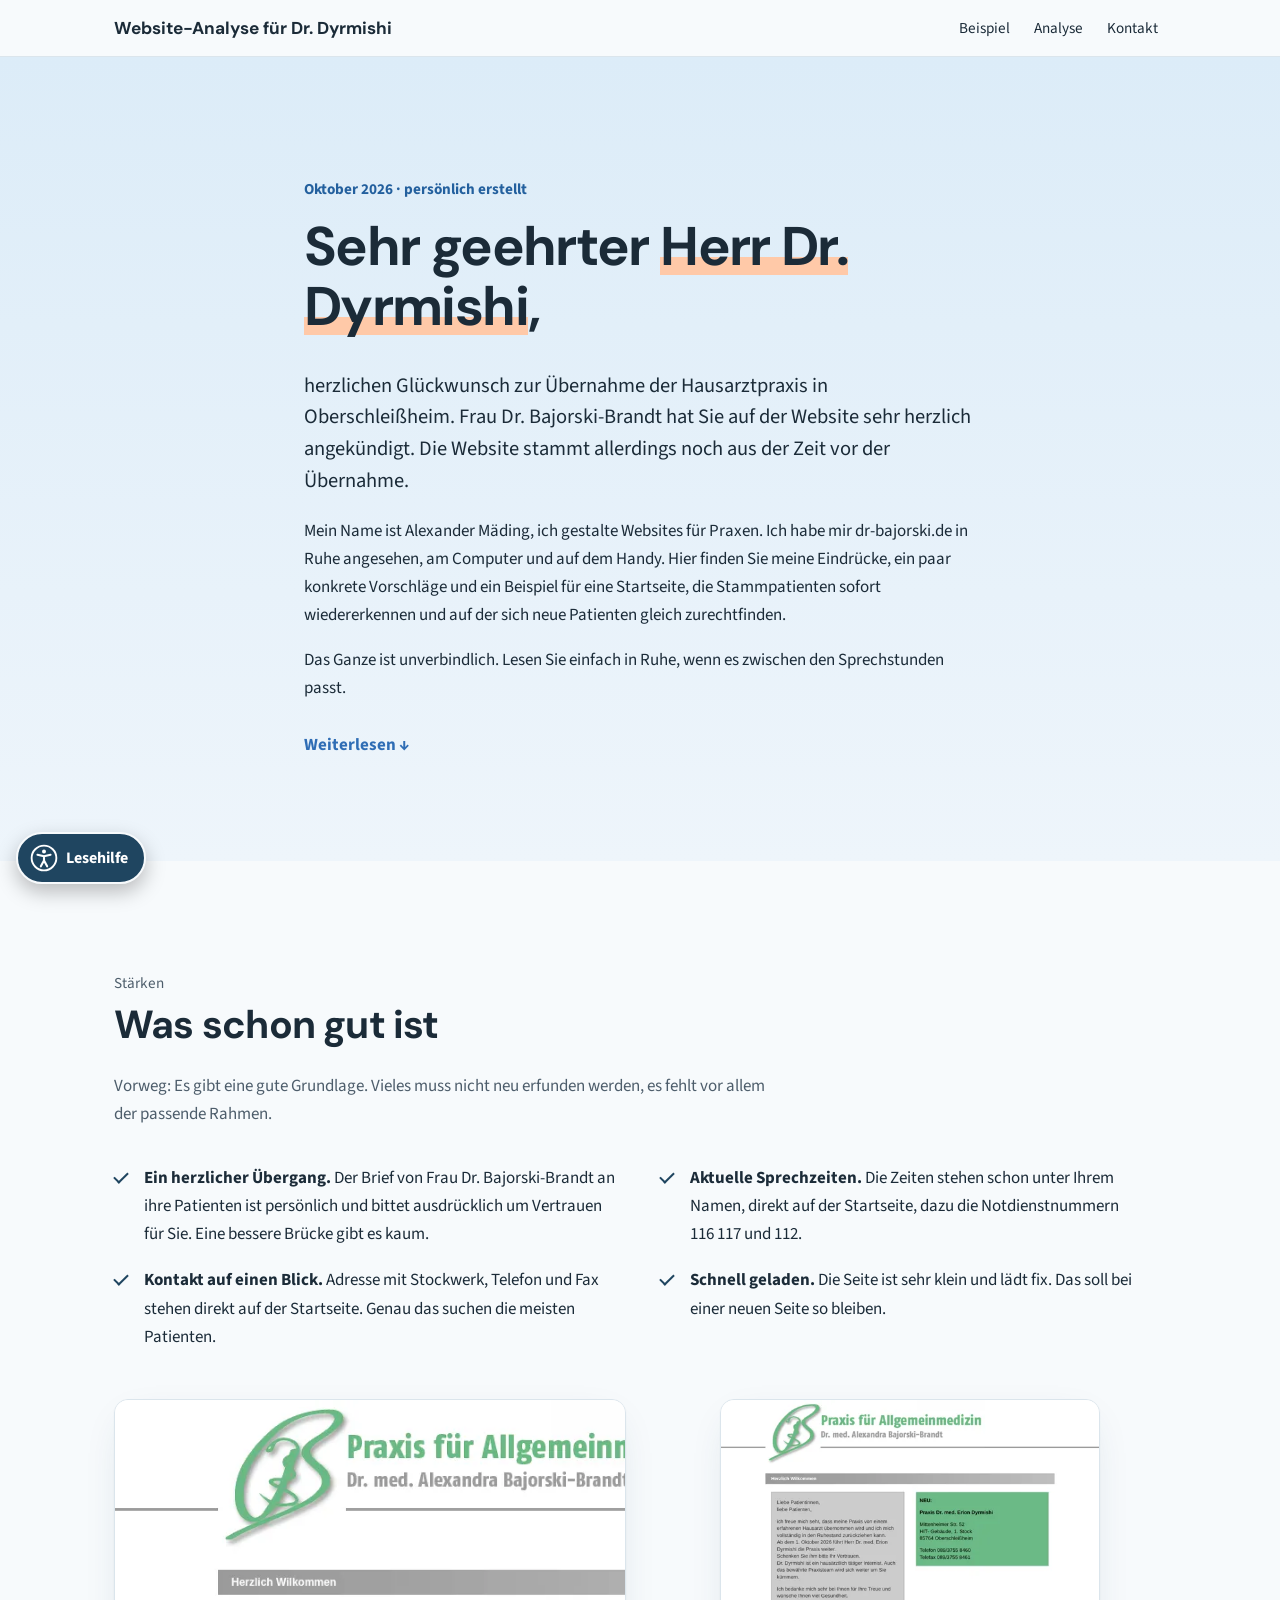
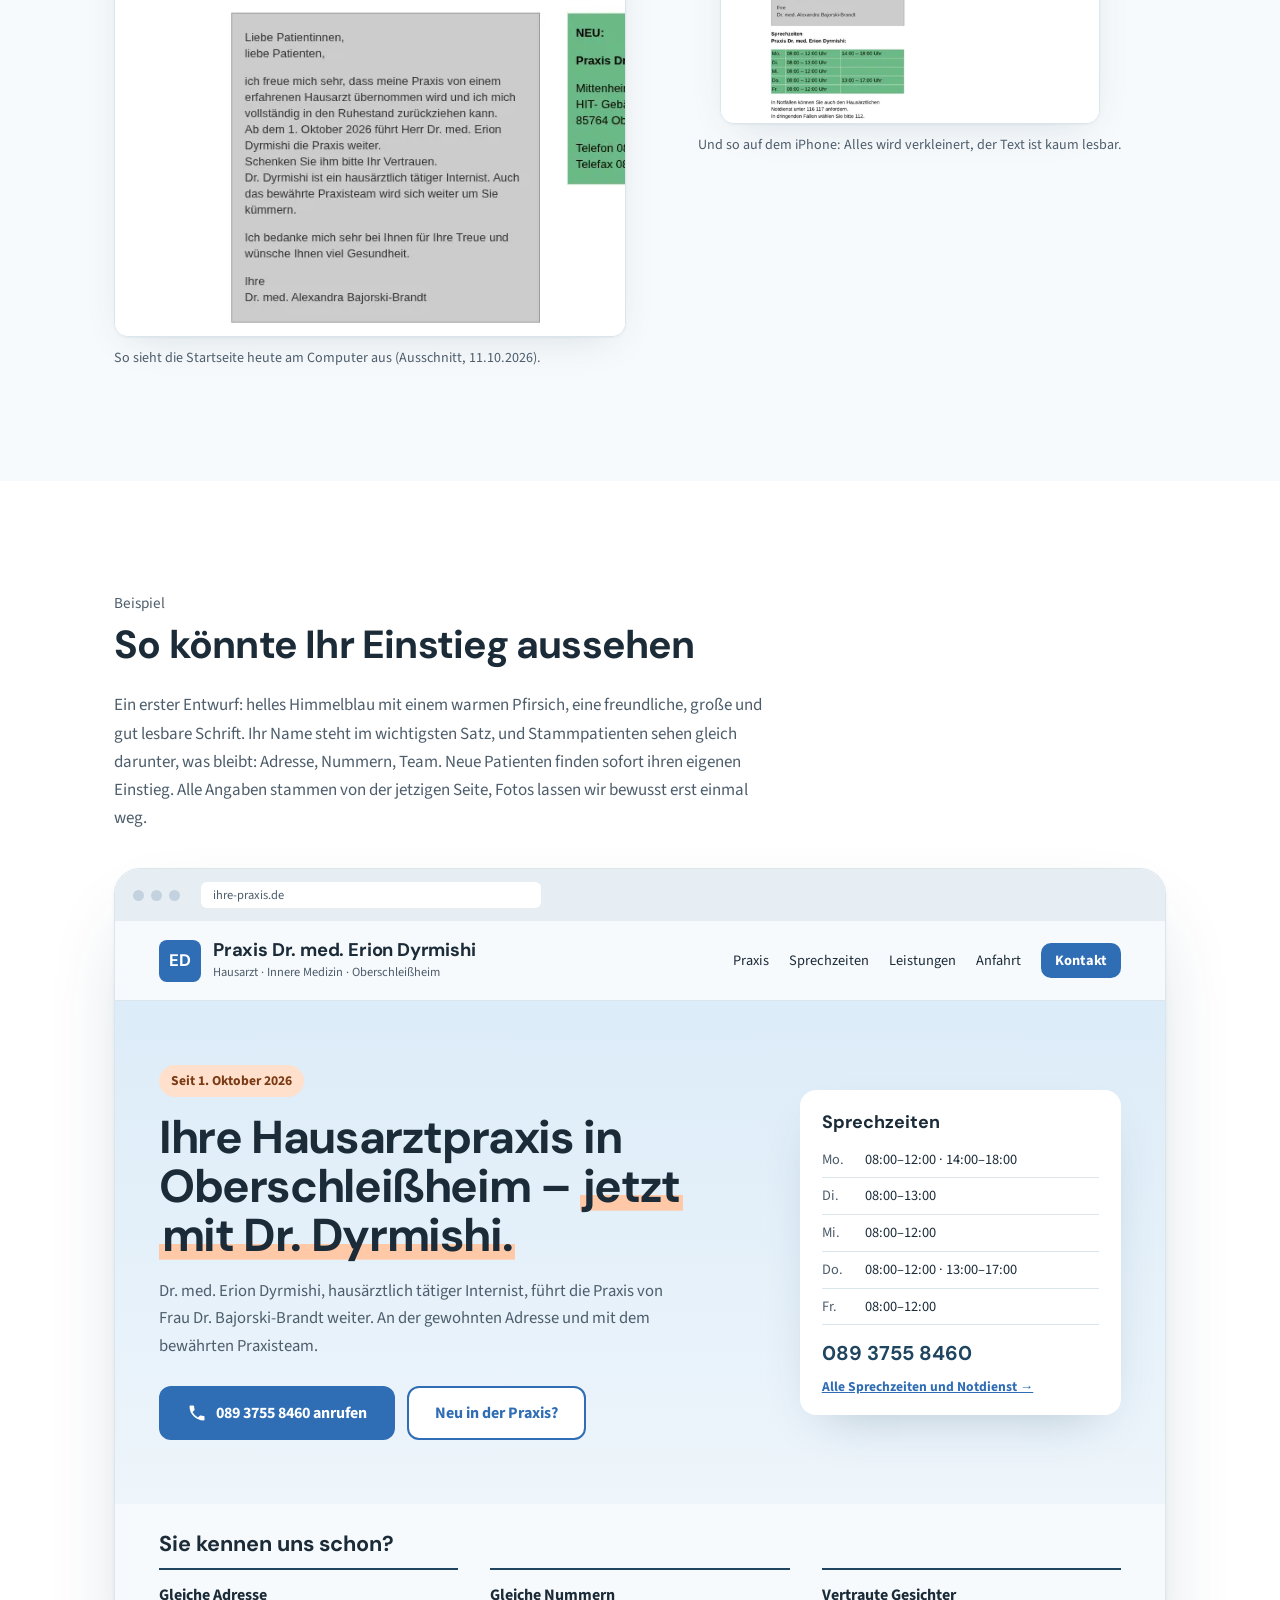
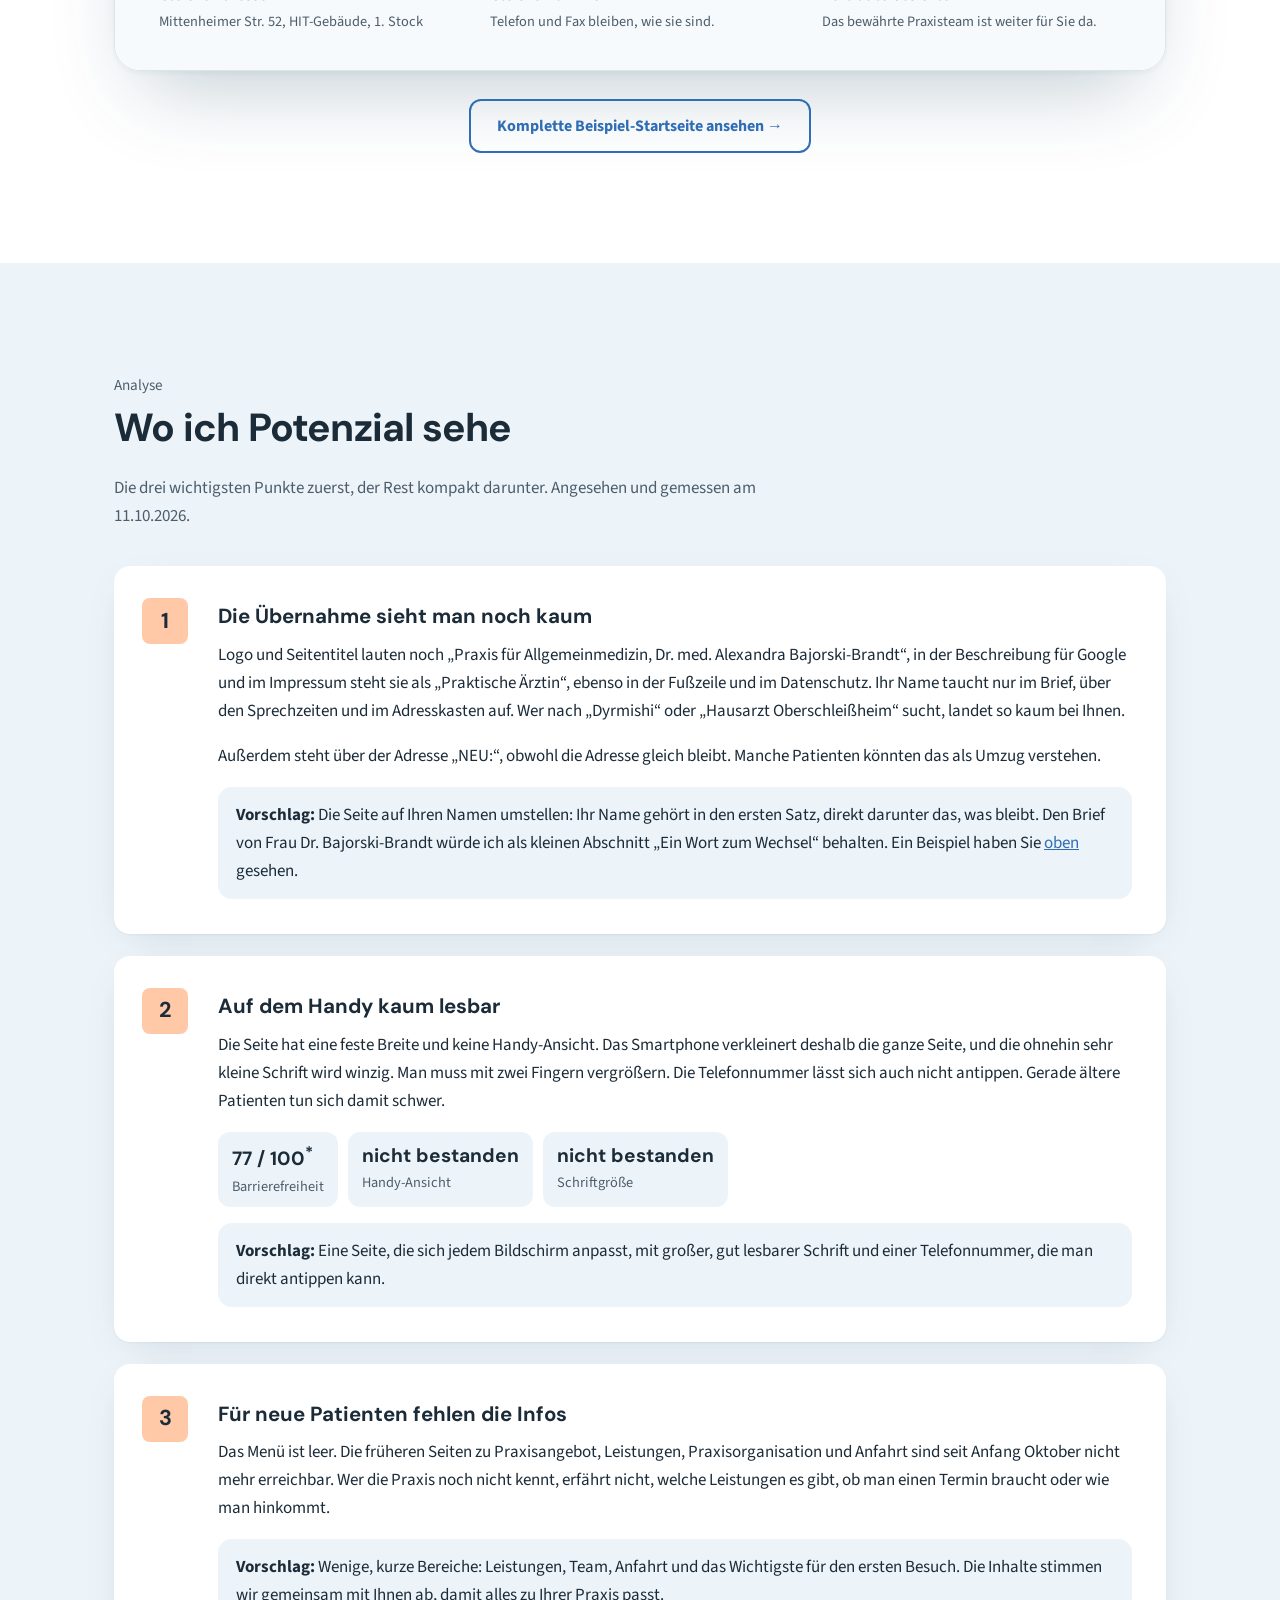
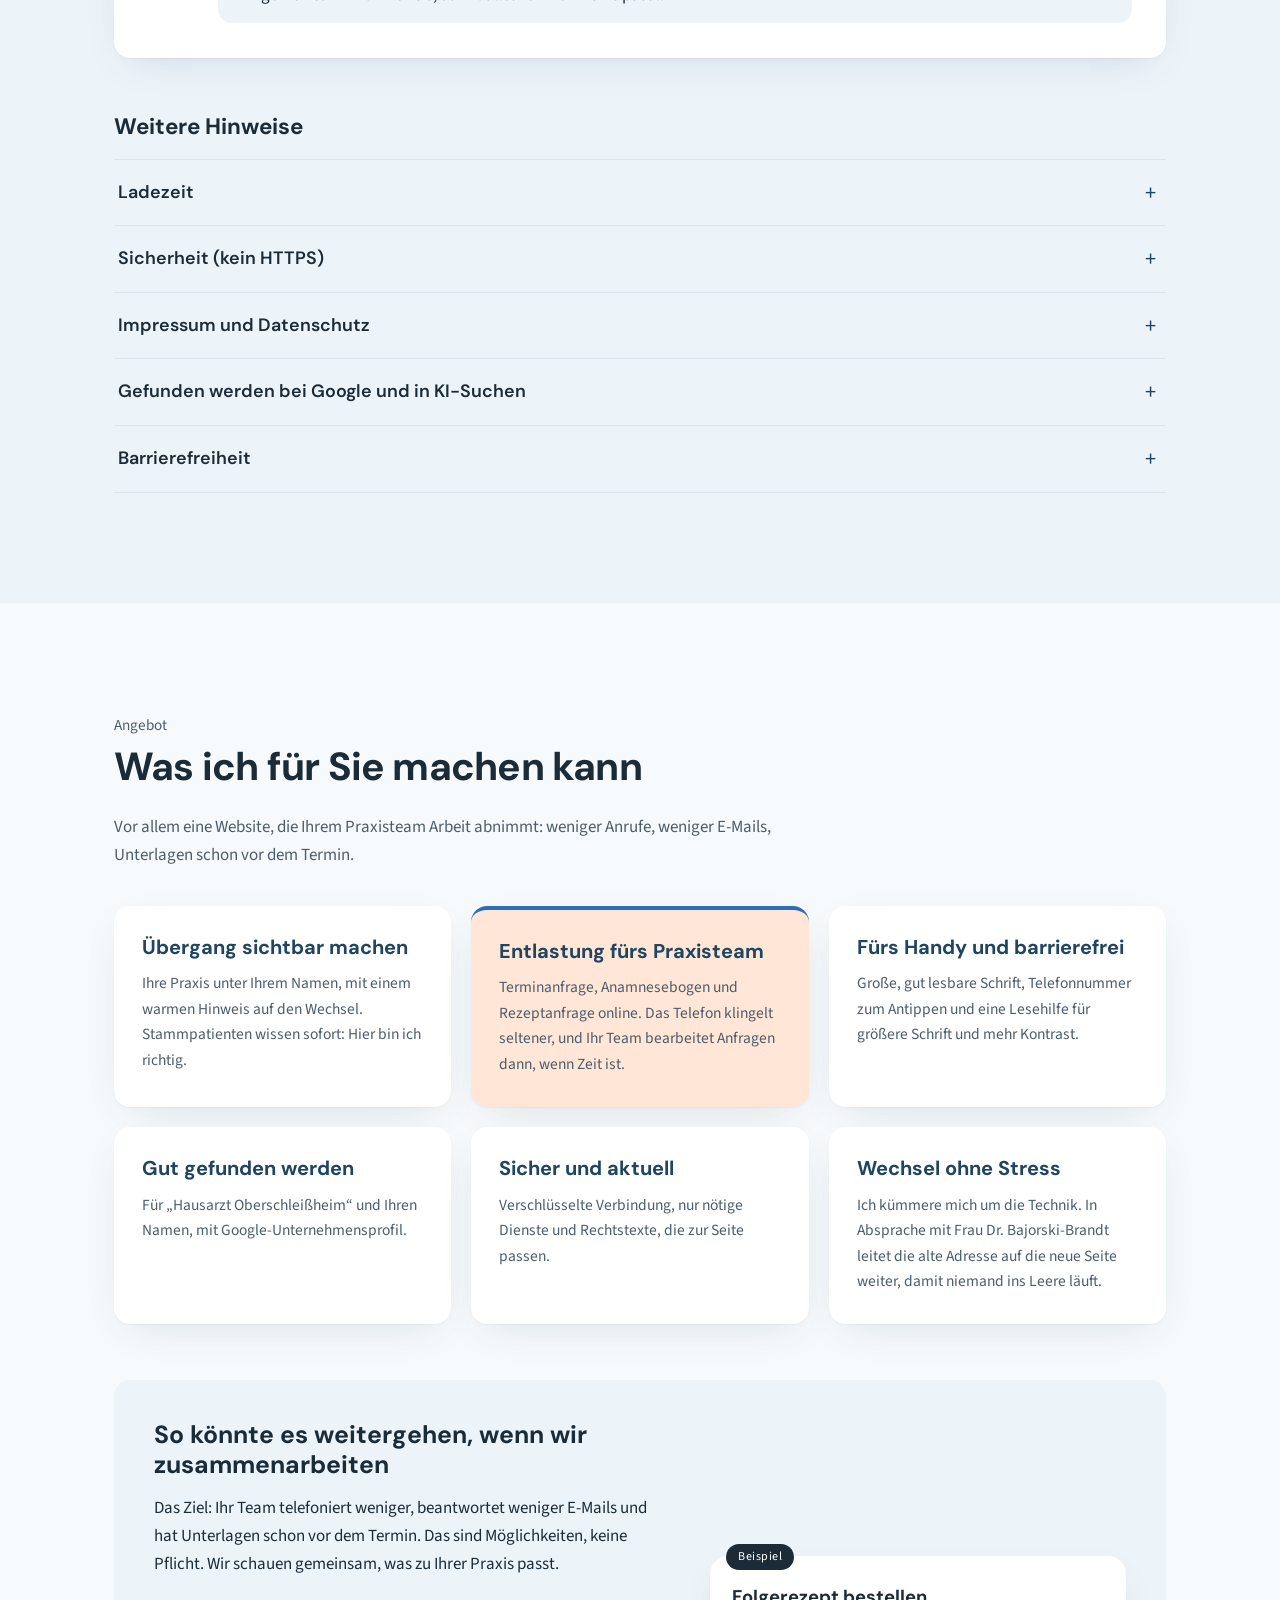
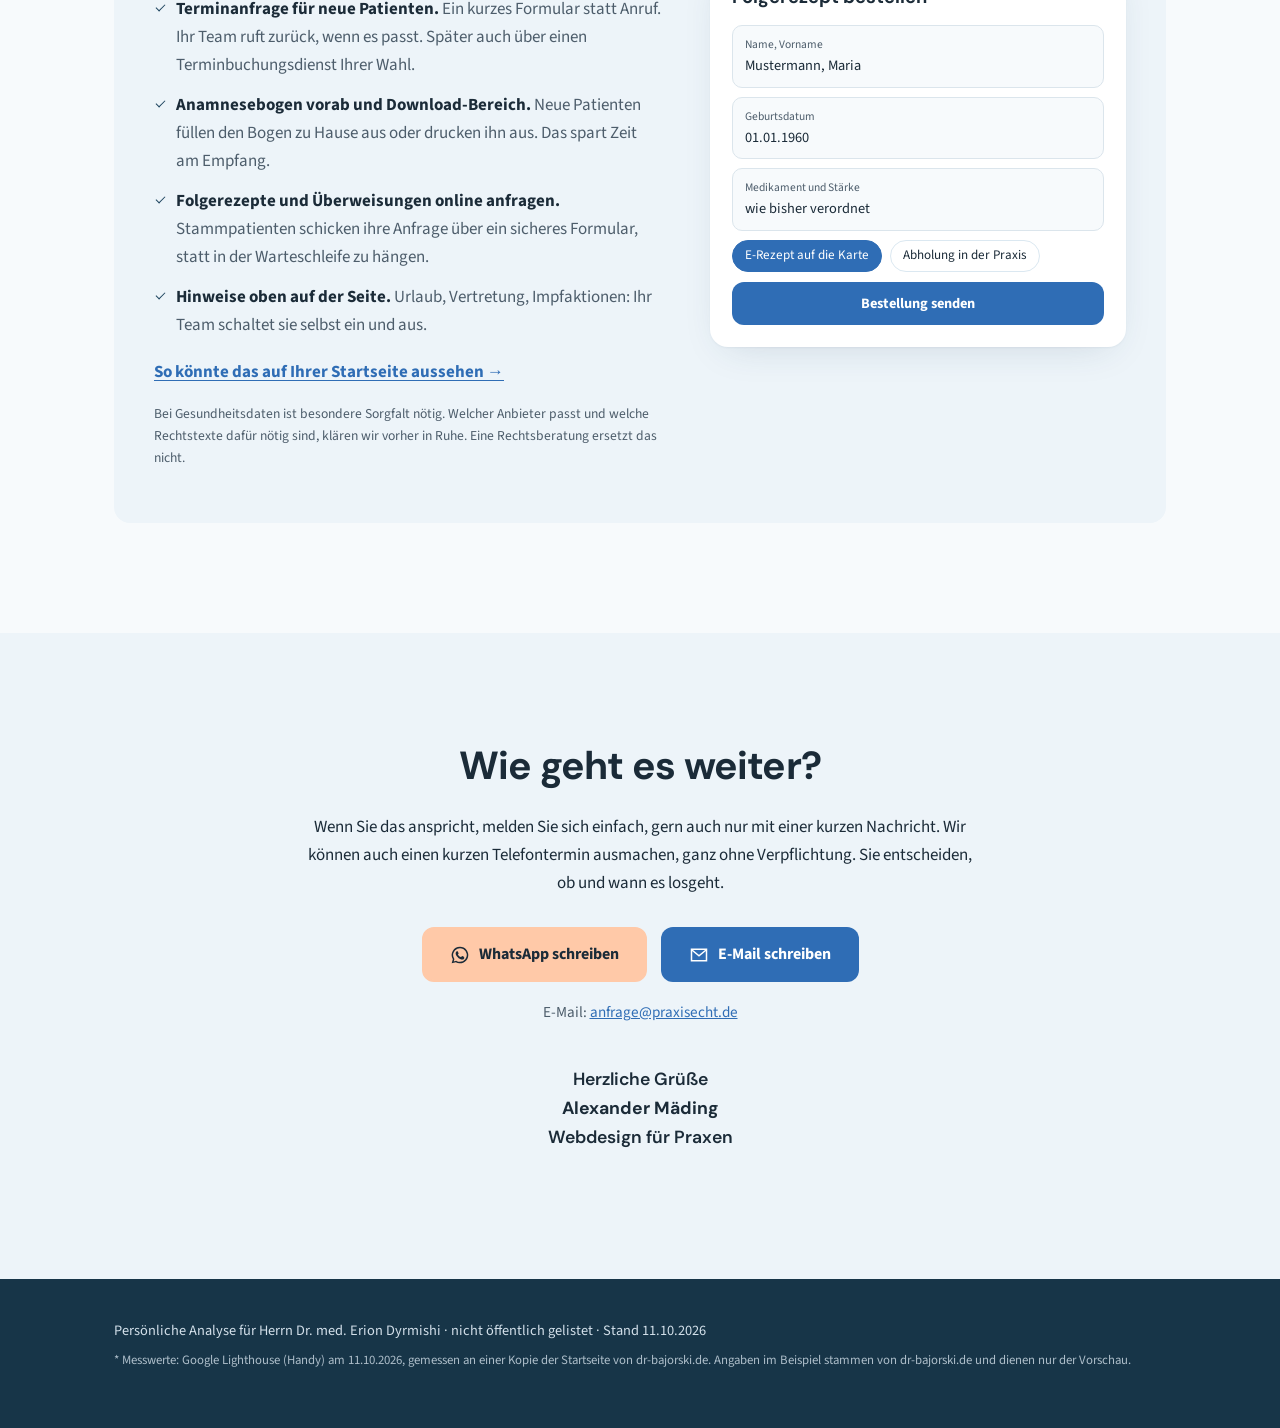
==== commit 28f2935d: "texte: weniger fachwoerter, einstieg freundlicher" ====
--- a/index.html
+++ b/index.html
@@ -46,7 +46,7 @@
   <div class="wrap schmal">
     <p class="kicker">Oktober 2026 &middot; persönlich erstellt</p>
     <h1>Sehr geehrter <em>Herr Dr. Dyrmishi</em>,</h1>
-    <p class="lead">herzlichen Glückwunsch zur Übernahme der Hausarztpraxis in Oberschleißheim. Frau Dr. Bajorski-Brandt hat Sie auf der Website sehr herzlich angekündigt. Die Seite selbst ist allerdings in die Jahre gekommen.</p>
+    <p class="lead">herzlichen Glückwunsch zur Übernahme der Hausarztpraxis in Oberschleißheim. Frau Dr. Bajorski-Brandt hat Sie auf der Website sehr herzlich angekündigt. Die Website stammt allerdings noch aus der Zeit vor der Übernahme.</p>
     <p>Mein Name ist Alexander Mäding, ich gestalte Websites für Praxen. Ich habe mir dr-bajorski.de in Ruhe angesehen, am Computer und auf dem Handy. Hier finden Sie meine Eindrücke, ein paar konkrete Vorschläge und ein Beispiel für eine Startseite, die Stammpatienten sofort wiedererkennen und auf der sich neue Patienten gleich zurechtfinden.</p>
     <p>Das Ganze ist unverbindlich. Lesen Sie einfach in Ruhe, wenn es zwischen den Sprechstunden passt.</p>
     <a class="weiter" href="#gut">Weiterlesen <span aria-hidden="true">&darr;</span></a>
@@ -181,7 +181,7 @@
         <span class="punkt-nr">2</span>
         <div>
           <h3>Auf dem Handy kaum lesbar</h3>
-          <p>Die Seite ist fest 750 Pixel breit und hat keine Handy-Ansicht. Das Smartphone verkleinert deshalb die ganze Seite, und der ohnehin kleine Text (12&ndash;13 Pixel) wird winzig. Man muss mit zwei Fingern vergrößern. Die Telefonnummer lässt sich auch nicht antippen. Gerade ältere Patienten tun sich damit schwer.</p>
+          <p>Die Seite hat eine feste Breite und keine Handy-Ansicht. Das Smartphone verkleinert deshalb die ganze Seite, und die ohnehin sehr kleine Schrift wird winzig. Man muss mit zwei Fingern vergrößern. Die Telefonnummer lässt sich auch nicht antippen. Gerade ältere Patienten tun sich damit schwer.</p>
           <ul class="werte" aria-label="Messwerte, Google-Test auf dem Handy">
             <li><b>77 / 100<sup>*</sup></b>Barrierefreiheit</li>
             <li><b>nicht bestanden</b>Handy-Ansicht</li>
@@ -214,7 +214,7 @@
       </details>
       <details>
         <summary>Impressum und Datenschutz</summary>
-        <p>Beide Seiten nennen noch Frau Dr. Bajorski-Brandt als Verantwortliche. Das Impressum bezieht sich auf das Teledienstegesetz und den Mediendienste-Staatsvertrag, die es seit 2007 nicht mehr gibt. Die Datenschutzerklärung erwähnt ein Facebook-Plugin und OpenStreetMap, die auf der Seite gar nicht vorkommen, und verlinkt Unterseiten, die es nicht mehr gibt.</p>
+        <p>Beide Seiten nennen noch Frau Dr. Bajorski-Brandt als Verantwortliche. Das Impressum bezieht sich auf Gesetze, die es seit 2007 nicht mehr gibt. Die Datenschutzerklärung erwähnt ein Facebook-Plugin und OpenStreetMap, die auf der Seite gar nicht vorkommen, und verlinkt Unterseiten, die es nicht mehr gibt.</p>
         <p class="vorschlag"><b>Vorschlag:</b> Beide Texte auf Sie und den aktuellen Stand bringen lassen, mit genau den Diensten, die wirklich genutzt werden.</p>
         <p class="hinweis">Das ist ein Hinweis aus technischer Sicht und keine Rechtsberatung.</p>
       </details>
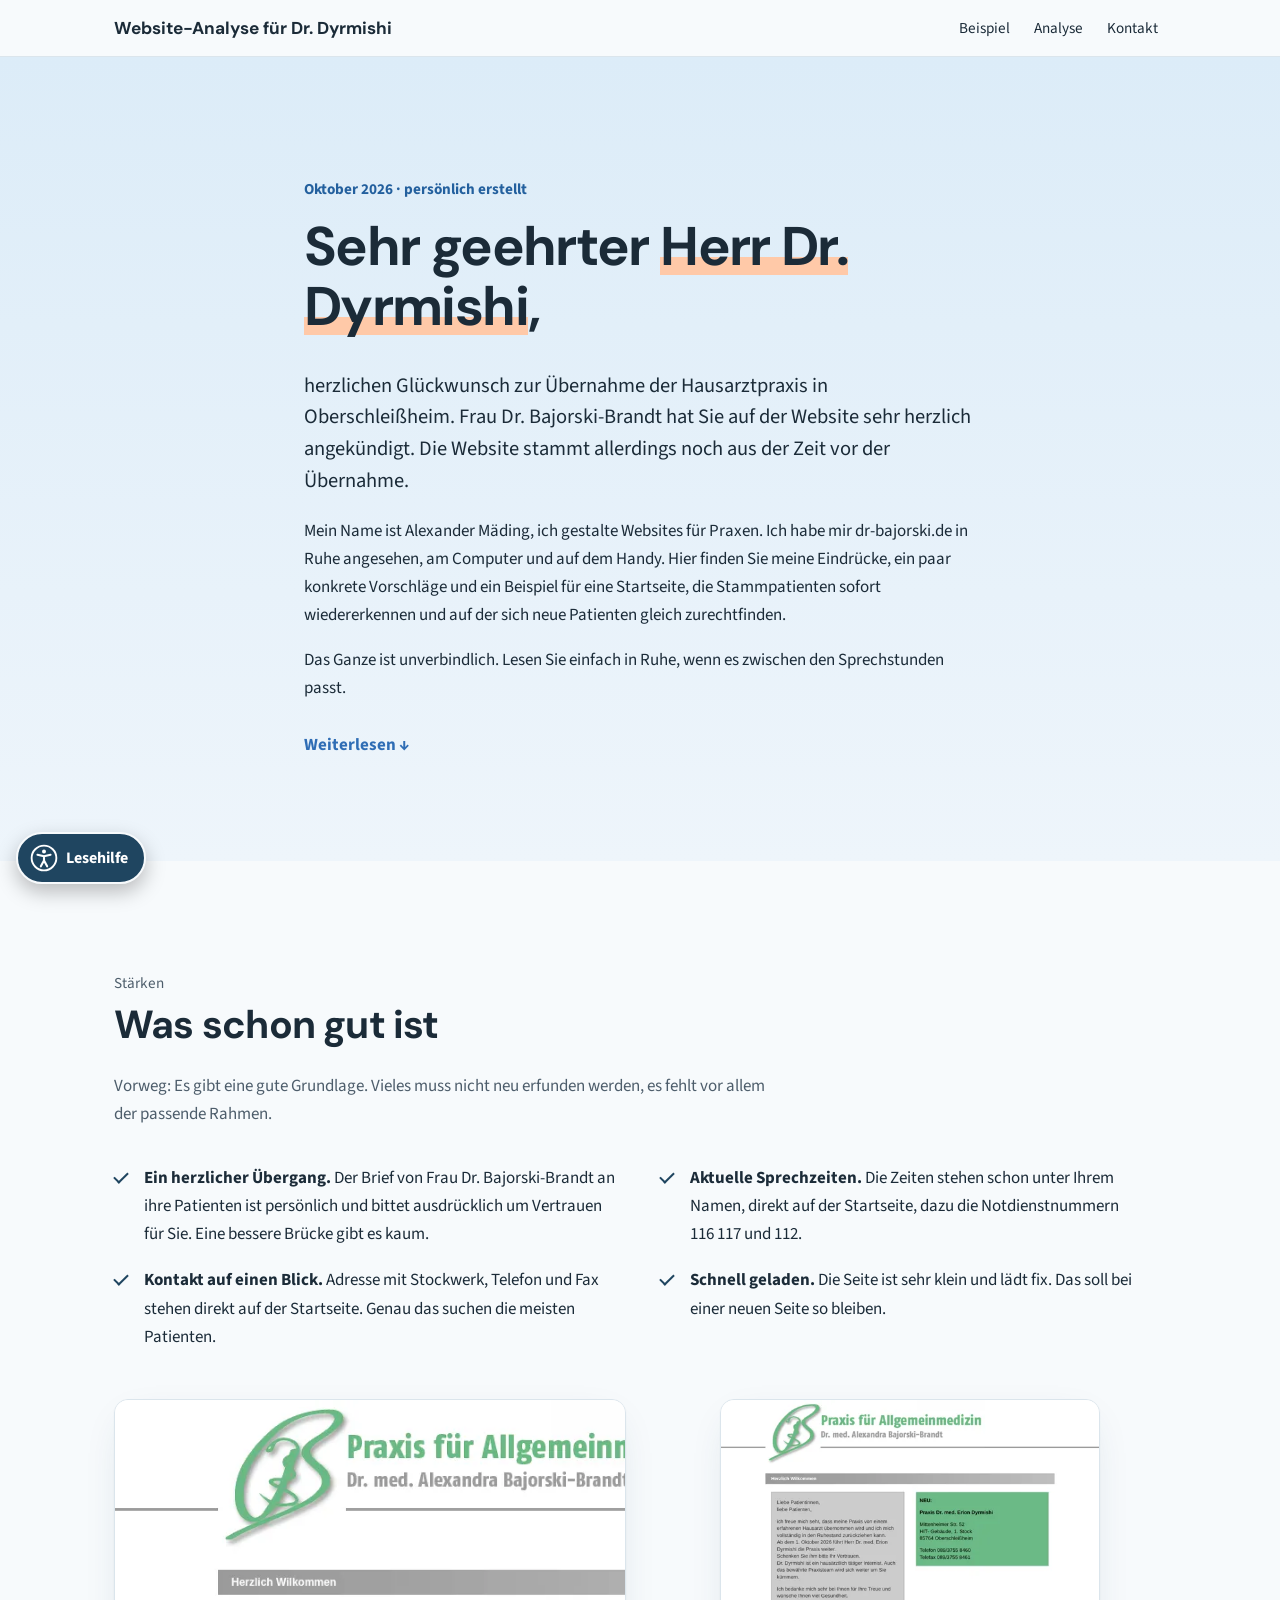
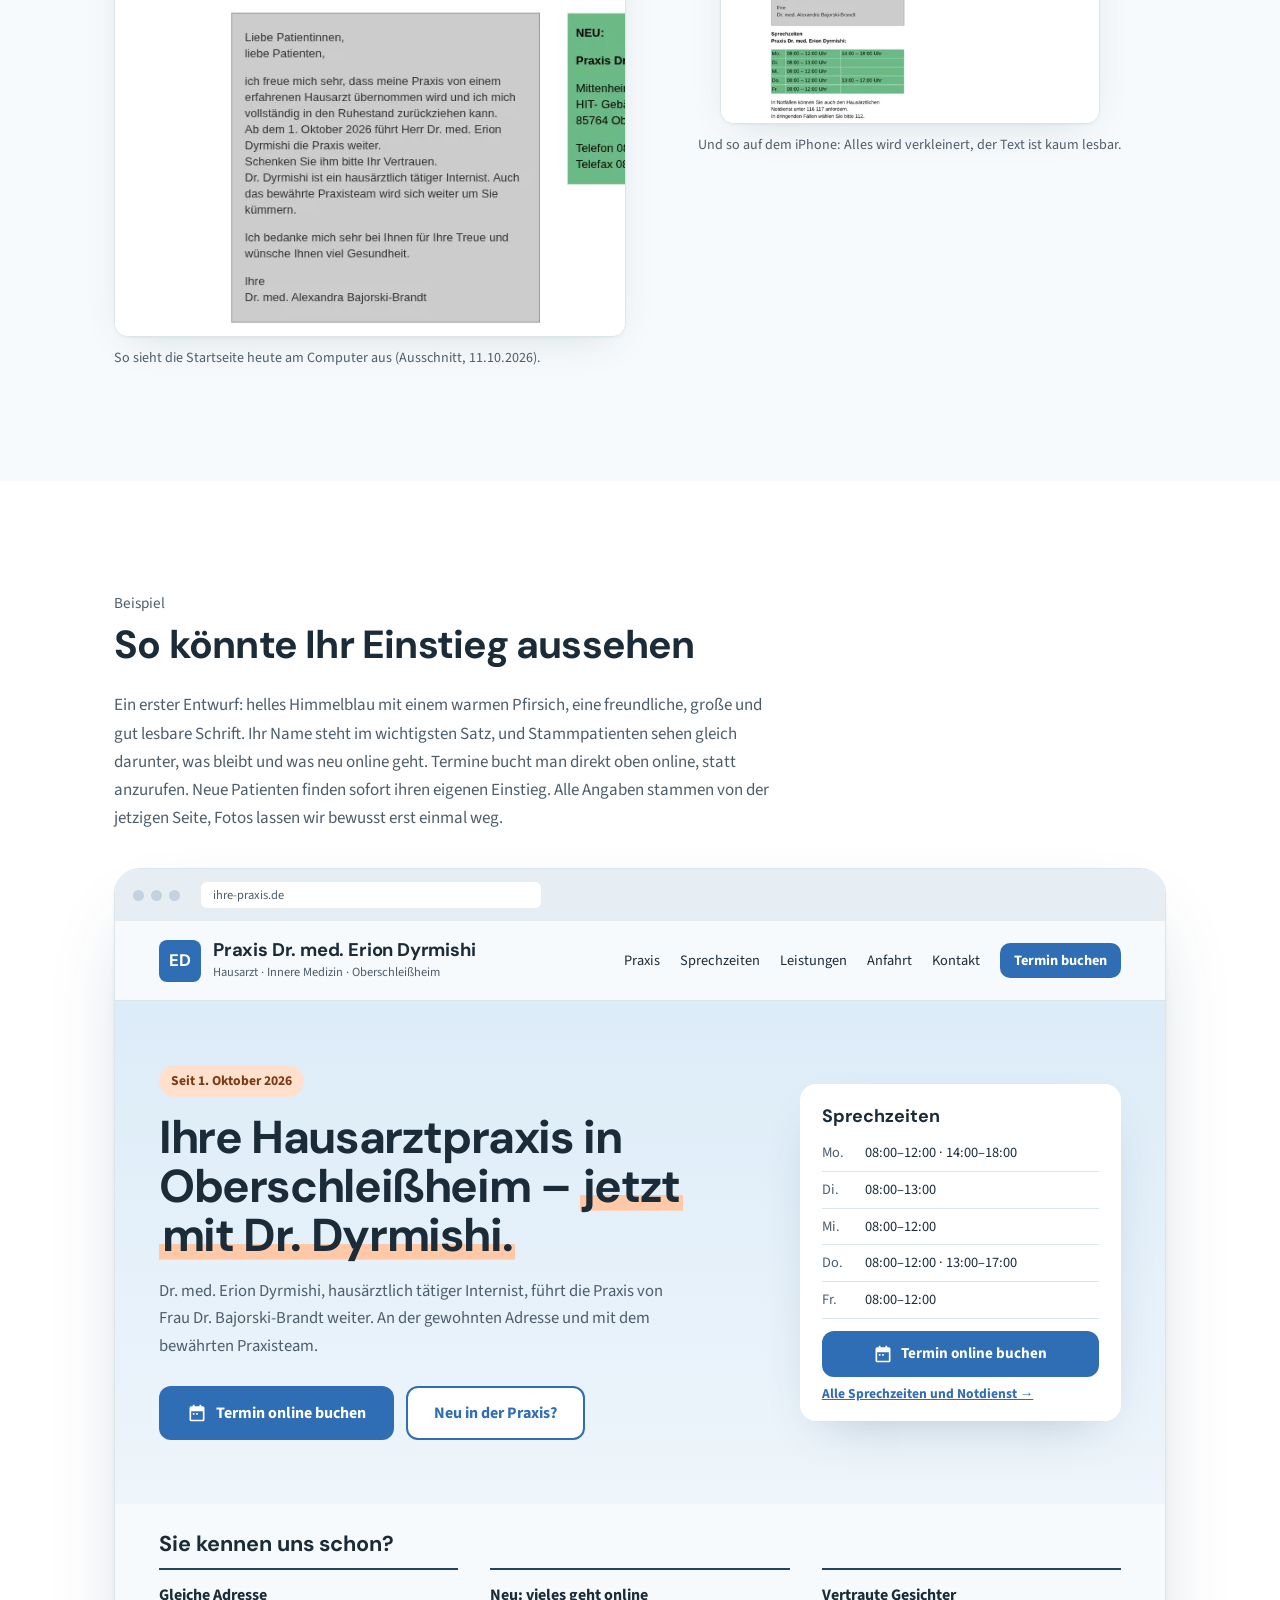
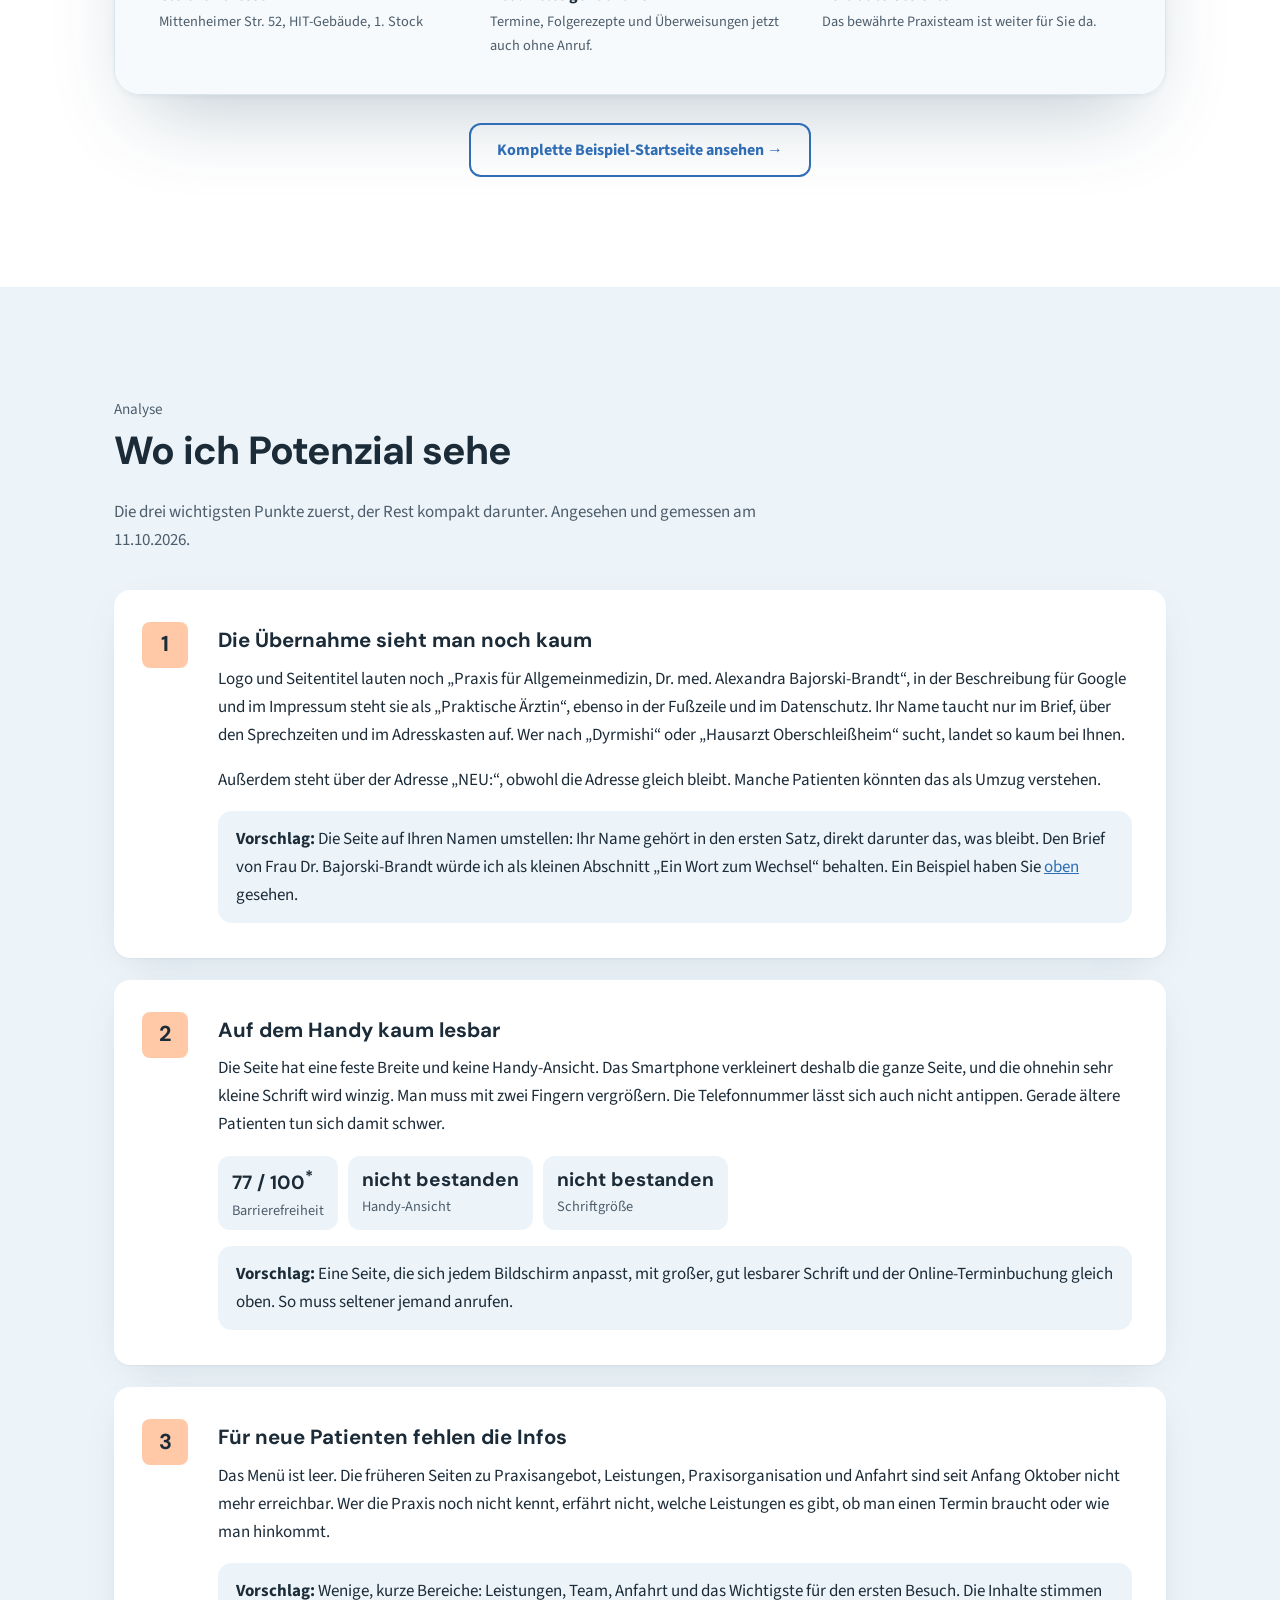
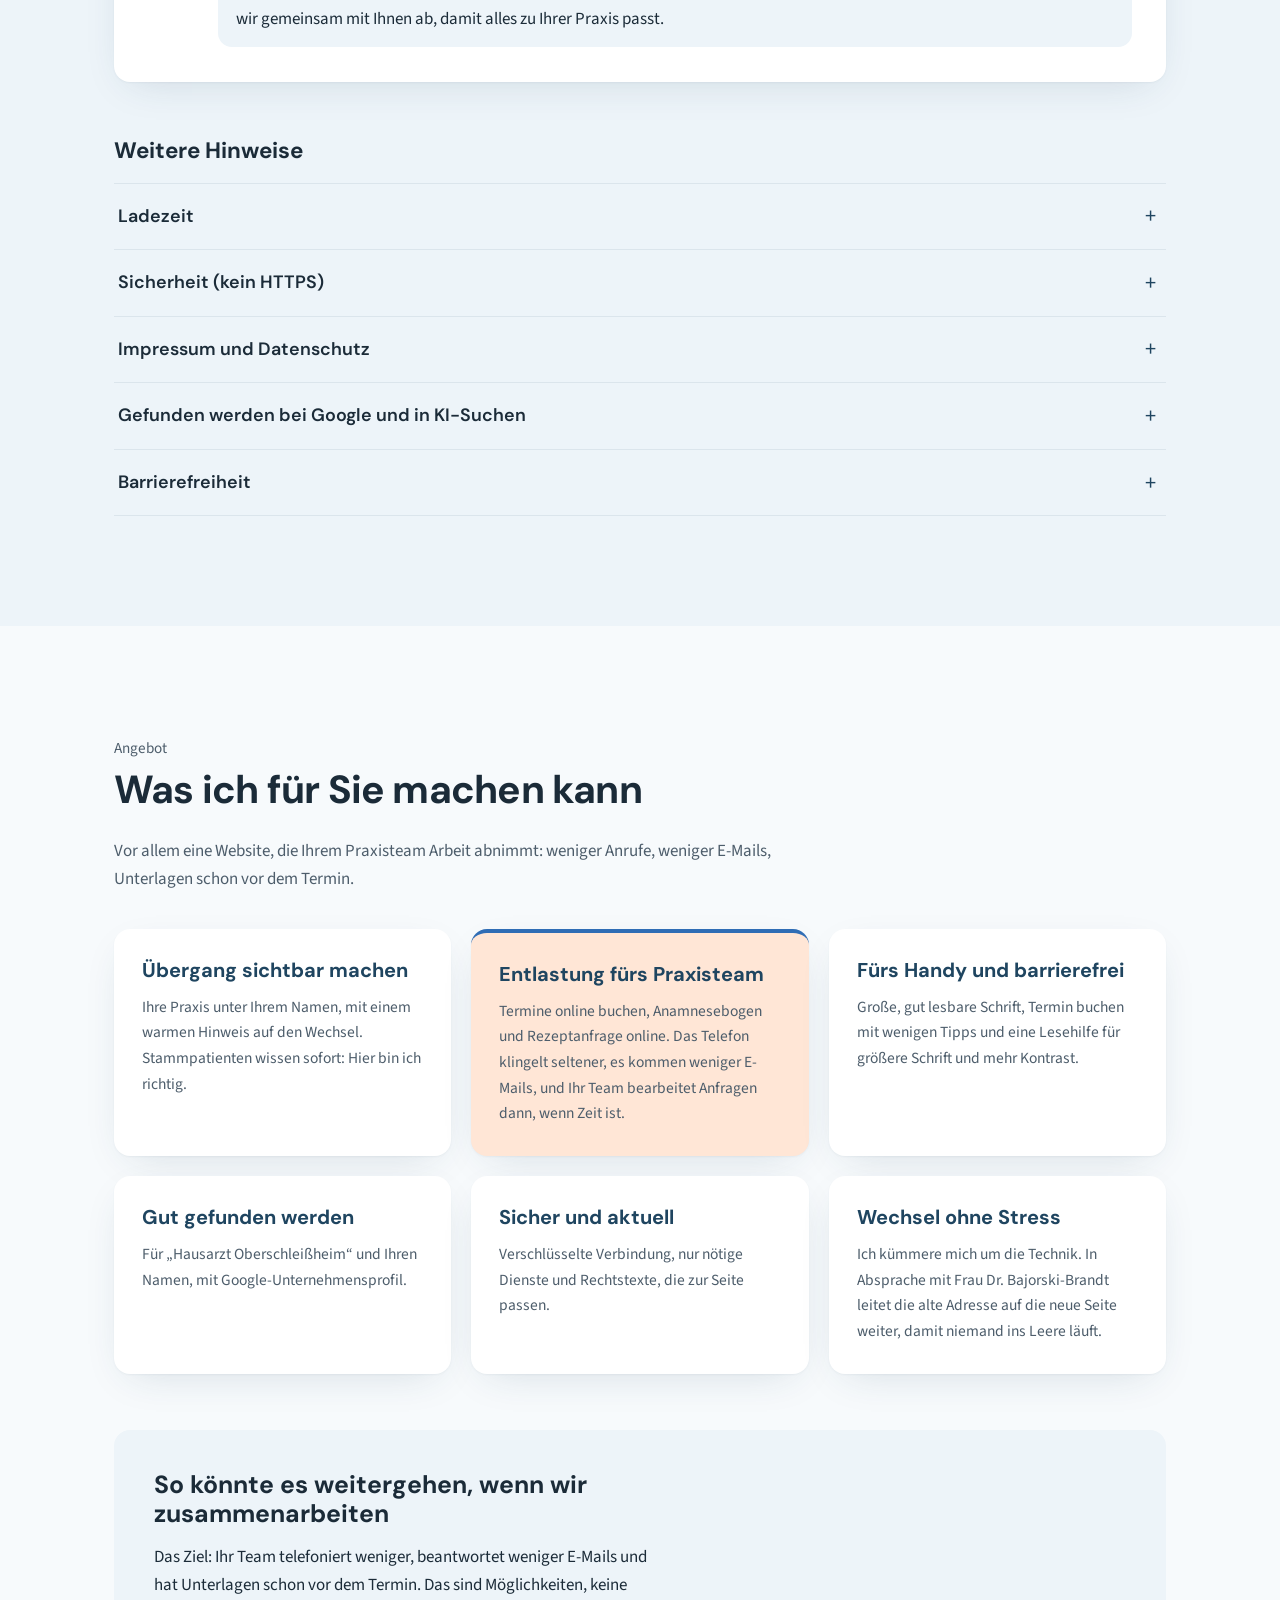
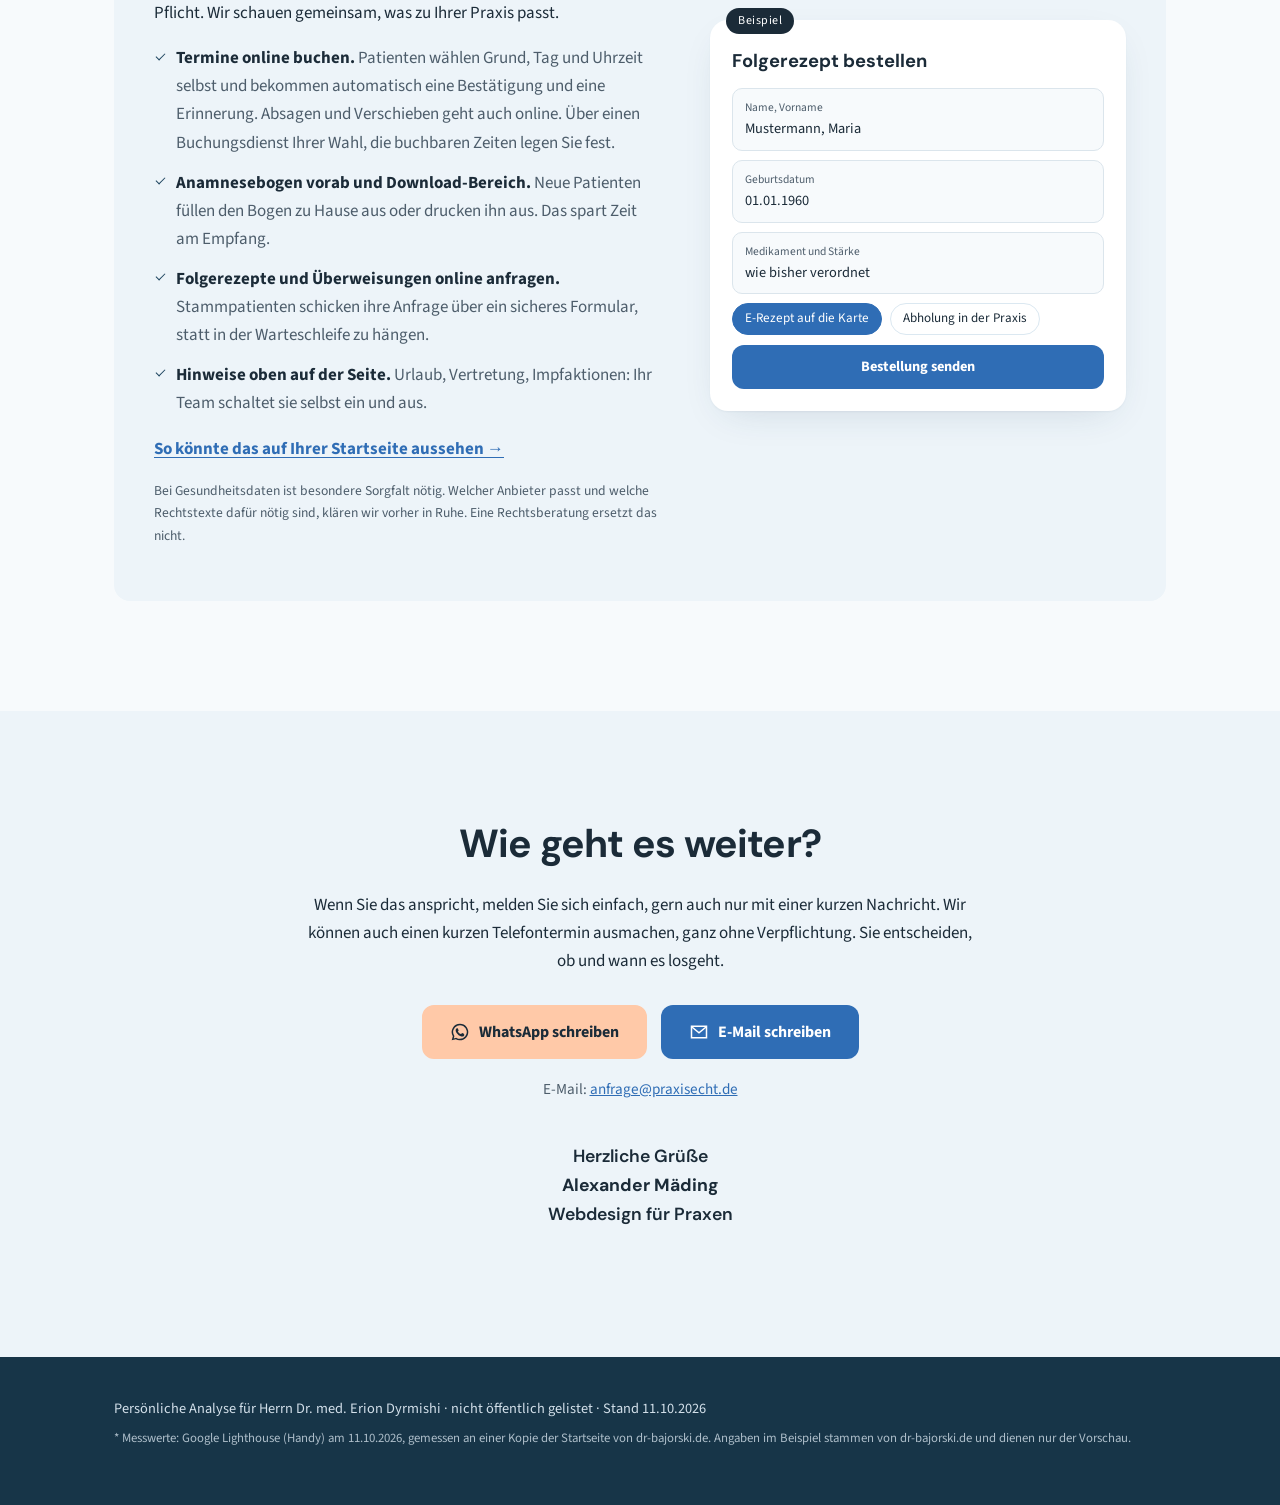
==== commit 2b1225a0: "analyse: beispiel-hero mit online-buchung wie startseite, texte weg vom telefon" ====
--- a/index.html
+++ b/index.html
@@ -92,7 +92,7 @@
   <div class="wrap">
     <p class="eyebrow reveal">Beispiel</p>
     <h2 class="reveal">So könnte Ihr Einstieg aussehen</h2>
-    <p class="abschnitt-text reveal">Ein erster Entwurf: helles Himmelblau mit einem warmen Pfirsich, eine freundliche, große und gut lesbare Schrift. Ihr Name steht im wichtigsten Satz, und Stammpatienten sehen gleich darunter, was bleibt: Adresse, Nummern, Team. Neue Patienten finden sofort ihren eigenen Einstieg. Alle Angaben stammen von der jetzigen Seite, Fotos lassen wir bewusst erst einmal weg.</p>
+    <p class="abschnitt-text reveal">Ein erster Entwurf: helles Himmelblau mit einem warmen Pfirsich, eine freundliche, große und gut lesbare Schrift. Ihr Name steht im wichtigsten Satz, und Stammpatienten sehen gleich darunter, was bleibt und was neu online geht. Termine bucht man direkt oben online, statt anzurufen. Neue Patienten finden sofort ihren eigenen Einstieg. Alle Angaben stammen von der jetzigen Seite, Fotos lassen wir bewusst erst einmal weg.</p>
 
     <div class="browser reveal">
       <div class="browser-leiste" aria-hidden="true">
@@ -114,7 +114,8 @@
             <li>Sprechzeiten</li>
             <li>Leistungen</li>
             <li>Anfahrt</li>
-            <li class="demo-menu-kontakt">Kontakt</li>
+            <li>Kontakt</li>
+            <li class="demo-menu-kontakt">Termin buchen</li>
           </ul>
           <button class="demo-burger" type="button" aria-label="Menü (Vorschau)" data-demo="menu"><span></span><span></span><span></span></button>
         </div>
@@ -126,7 +127,7 @@
             <h3 class="hero-titel">Ihre Hausarztpraxis in Oberschleißheim &ndash; <span class="unterstrich">jetzt mit Dr.&nbsp;Dyrmishi.</span></h3>
             <p class="hero-sub">Dr. med. Erion Dyrmishi, hausärztlich tätiger Internist, führt die Praxis von Frau Dr. Bajorski-Brandt weiter. An der gewohnten Adresse und mit dem bewährten Praxisteam.</p>
             <div class="hero-btns">
-              <a href="#beispiel" class="btn btn-blau" data-demo="tel"><svg class="icon" viewBox="0 0 24 24" aria-hidden="true"><path d="M6.6 10.8a15.2 15.2 0 0 0 6.6 6.6l2.2-2.2c.3-.3.7-.4 1-.2 1.1.4 2.3.6 3.6.6.6 0 1 .4 1 1V20c0 .6-.4 1-1 1A17 17 0 0 1 3 4c0-.6.4-1 1-1h3.5c.6 0 1 .4 1 1 0 1.3.2 2.5.6 3.6.1.3 0 .7-.2 1l-2.3 2.2z"/></svg>089&nbsp;3755&nbsp;8460 anrufen</a>
+              <a href="#beispiel" class="btn btn-blau" data-demo="termin"><svg class="icon" viewBox="0 0 24 24" aria-hidden="true"><path d="M7 2v2H5a2 2 0 0 0-2 2v14a2 2 0 0 0 2 2h14a2 2 0 0 0 2-2V6a2 2 0 0 0-2-2h-2V2h-2v2H9V2H7zM5 10h14v10H5V10zm2 2v2h2v-2H7zm4 0v2h2v-2h-2z"/></svg>Termin online buchen</a>
               <a href="#beispiel" class="btn btn-rahmen" data-demo="neu">Neu in der Praxis?</a>
             </div>
           </div>
@@ -141,7 +142,7 @@
               <tr data-tag="4"><td>Do.</td><td>08:00&ndash;12:00 &middot; 13:00&ndash;17:00</td></tr>
               <tr data-tag="5"><td>Fr.</td><td>08:00&ndash;12:00</td></tr>
             </table>
-            <a class="zeiten-tel" href="#beispiel" data-demo="tel">089&nbsp;3755&nbsp;8460</a>
+            <a class="zeiten-termin" href="#beispiel" data-demo="termin"><svg class="icon" viewBox="0 0 24 24" aria-hidden="true"><path d="M7 2v2H5a2 2 0 0 0-2 2v14a2 2 0 0 0 2 2h14a2 2 0 0 0 2-2V6a2 2 0 0 0-2-2h-2V2h-2v2H9V2H7zM5 10h14v10H5V10zm2 2v2h2v-2H7zm4 0v2h2v-2h-2z"/></svg>Termin online buchen</a>
             <a class="alle-zeiten" href="#beispiel" data-demo="zeiten">Alle Sprechzeiten und Notdienst &rarr;</a>
           </div>
         </div>
@@ -150,7 +151,7 @@
         <div class="demo-bleibt">
           <h4 class="demo-bleibt-titel">Sie kennen uns schon?</h4>
           <div><h5>Gleiche Adresse</h5><p>Mittenheimer Str. 52, HIT-Gebäude, 1.&nbsp;Stock</p></div>
-          <div><h5>Gleiche Nummern</h5><p>Telefon und Fax bleiben, wie sie sind.</p></div>
+          <div><h5>Neu: vieles geht online</h5><p>Termine, Folgerezepte und Überweisungen jetzt auch ohne Anruf.</p></div>
           <div><h5>Vertraute Gesichter</h5><p>Das bewährte Praxisteam ist weiter für Sie da.</p></div>
         </div>
       </div>
@@ -187,7 +188,7 @@
             <li><b>nicht bestanden</b>Handy-Ansicht</li>
             <li><b>nicht bestanden</b>Schriftgröße</li>
           </ul>
-          <p class="vorschlag"><b>Vorschlag:</b> Eine Seite, die sich jedem Bildschirm anpasst, mit großer, gut lesbarer Schrift und einer Telefonnummer, die man direkt antippen kann.</p>
+          <p class="vorschlag"><b>Vorschlag:</b> Eine Seite, die sich jedem Bildschirm anpasst, mit großer, gut lesbarer Schrift und der Online-Terminbuchung gleich oben. So muss seltener jemand anrufen.</p>
         </div>
       </article>
       <article class="punkt reveal">
@@ -246,11 +247,11 @@
       </div>
       <div class="kachel kachel-betont reveal">
         <h3>Entlastung fürs Praxisteam</h3>
-        <p>Terminanfrage, Anamnesebogen und Rezeptanfrage online. Das Telefon klingelt seltener, und Ihr Team bearbeitet Anfragen dann, wenn Zeit ist.</p>
+        <p>Termine online buchen, Anamnesebogen und Rezeptanfrage online. Das Telefon klingelt seltener, es kommen weniger E-Mails, und Ihr Team bearbeitet Anfragen dann, wenn Zeit ist.</p>
       </div>
       <div class="kachel reveal">
         <h3>Fürs Handy und barrierefrei</h3>
-        <p>Große, gut lesbare Schrift, Telefonnummer zum Antippen und eine Lesehilfe für größere Schrift und mehr Kontrast.</p>
+        <p>Große, gut lesbare Schrift, Termin buchen mit wenigen Tipps und eine Lesehilfe für größere Schrift und mehr Kontrast.</p>
       </div>
       <div class="kachel reveal">
         <h3>Gut gefunden werden</h3>
@@ -272,12 +273,12 @@
         <h3>So könnte es weitergehen, wenn wir zusammenarbeiten</h3>
         <p>Das Ziel: Ihr Team telefoniert weniger, beantwortet weniger E-Mails und hat Unterlagen schon vor dem Termin. Das sind Möglichkeiten, keine Pflicht. Wir schauen gemeinsam, was zu Ihrer Praxis passt.</p>
         <ul class="ausblick-liste">
-          <li><b>Terminanfrage für neue Patienten.</b> Ein kurzes Formular statt Anruf. Ihr Team ruft zurück, wenn es passt. Später auch über einen Terminbuchungsdienst Ihrer Wahl.</li>
+          <li><b>Termine online buchen.</b> Patienten wählen Grund, Tag und Uhrzeit selbst und bekommen automatisch eine Bestätigung und eine Erinnerung. Absagen und Verschieben geht auch online. Über einen Buchungsdienst Ihrer Wahl, die buchbaren Zeiten legen Sie fest.</li>
           <li><b>Anamnesebogen vorab und Download-Bereich.</b> Neue Patienten füllen den Bogen zu Hause aus oder drucken ihn aus. Das spart Zeit am Empfang.</li>
           <li><b>Folgerezepte und Überweisungen online anfragen.</b> Stammpatienten schicken ihre Anfrage über ein sicheres Formular, statt in der Warteschleife zu hängen.</li>
           <li><b>Hinweise oben auf der Seite.</b> Urlaub, Vertretung, Impfaktionen: Ihr Team schaltet sie selbst ein und aus.</li>
         </ul>
-        <p><a class="link-pfeil" href="startseite/#online">So könnte das auf Ihrer Startseite aussehen &rarr;</a></p>
+        <p><a class="link-pfeil" href="startseite/#termin">So könnte das auf Ihrer Startseite aussehen &rarr;</a></p>
         <p class="ausblick-hinweis">Bei Gesundheitsdaten ist besondere Sorgfalt nötig. Welcher Anbieter passt und welche Rechtstexte dafür nötig sind, klären wir vorher in Ruhe. Eine Rechtsberatung ersetzt das nicht.</p>
       </div>
 
--- a/css/style.css
+++ b/css/style.css
@@ -520,15 +520,23 @@
 .zeiten-karte td { padding: 6px 0; border-bottom: 1px solid var(--linie); vertical-align: top; }
 .zeiten-karte td:first-child { width: 3em; color: var(--grau); }
 .zeiten-karte tr.heute td { font-weight: 700; color: var(--text); }
-.zeiten-tel {
-  display: block;
+/* Buchen-Knopf in der Karte (wie startseite/) */
+.zeiten-termin {
+  display: flex;
+  align-items: center;
+  justify-content: center;
+  gap: 8px;
+  min-height: 46px;
   margin-top: 12px;
-  font-family: var(--titel);
-  font-weight: 700;
-  font-size: 1.25rem;
-  color: var(--tiefblau);
+  padding: 10px;
+  border-radius: 12px;
+  background: var(--blau);
+  color: #fff;
+  font-weight: 700;
+  font-size: .95rem;
   text-decoration: none;
 }
+.zeiten-termin:hover { background: var(--blau-dunkel); color: #fff; }
 .alle-zeiten { display: block; padding-top: 6px; font-size: .85rem; font-weight: 700; }
 
 /* "Sie kennen uns schon?" - drei Punkte unter dem Hero */
--- a/css/barrierefrei.css
+++ b/css/barrierefrei.css
@@ -147,7 +147,7 @@
 html.a11y-kontrast .kachel,
 html.a11y-kontrast .punkt,
 html.a11y-kontrast .zeiten-karte,
-html.a11y-kontrast .termin-form,
+html.a11y-kontrast .buchung-form,
 html.a11y-kontrast .gruss-platz { box-shadow: none; border: 2px solid #000; }
 html.a11y-kontrast .feld input[type="text"],
 html.a11y-kontrast .feld textarea { border: 2px solid #000; }
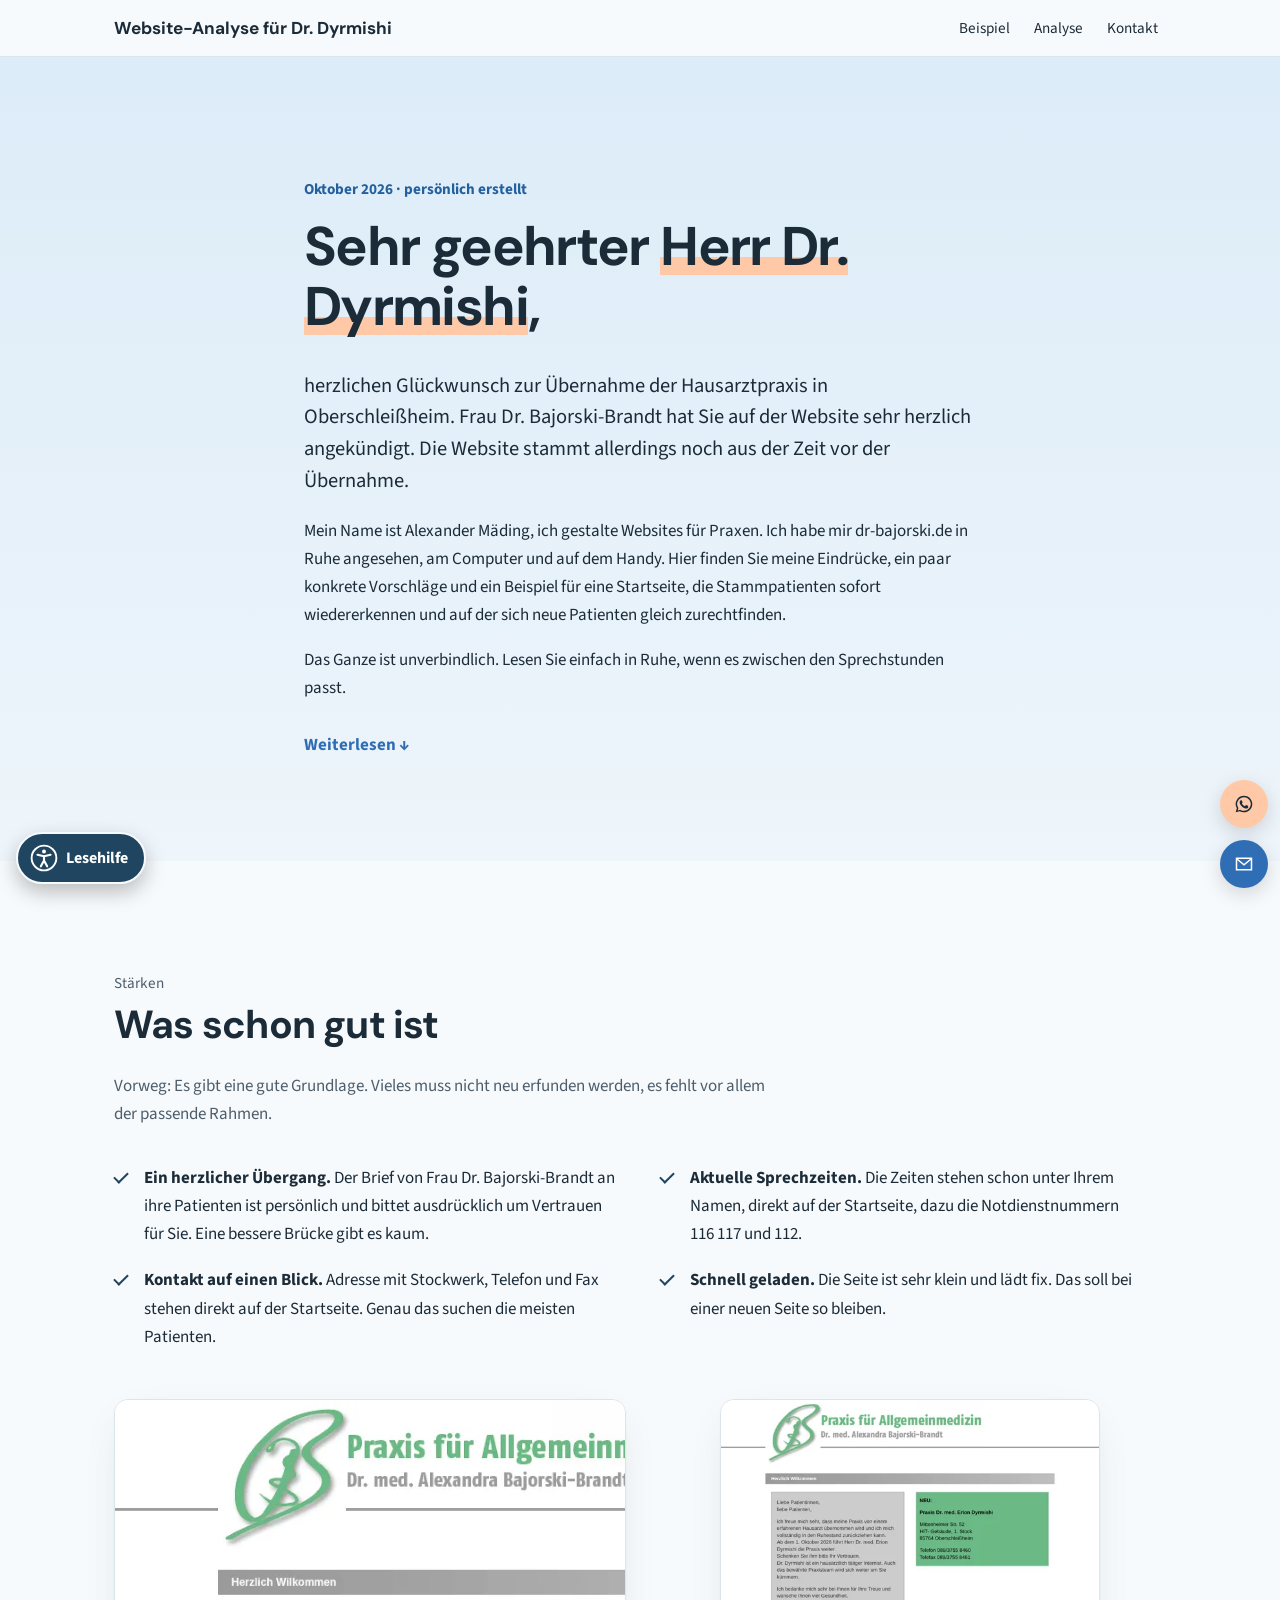
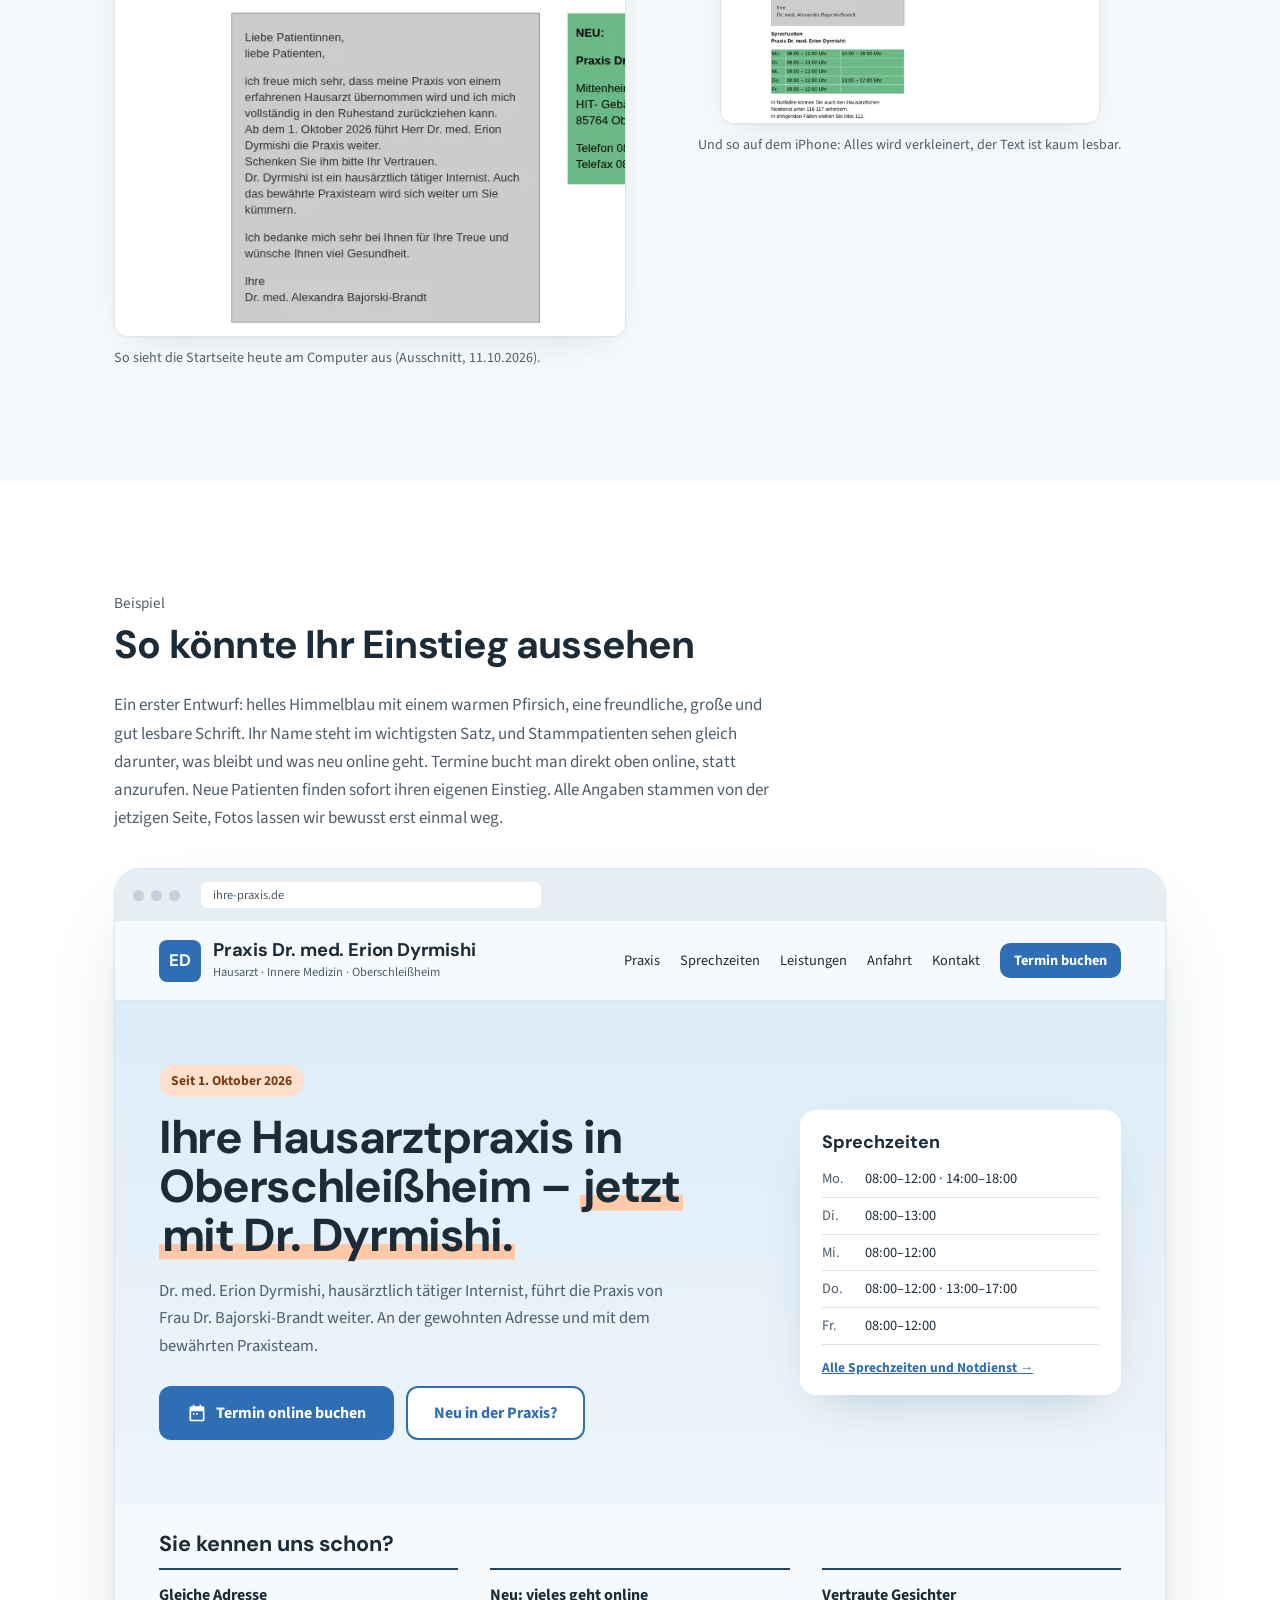
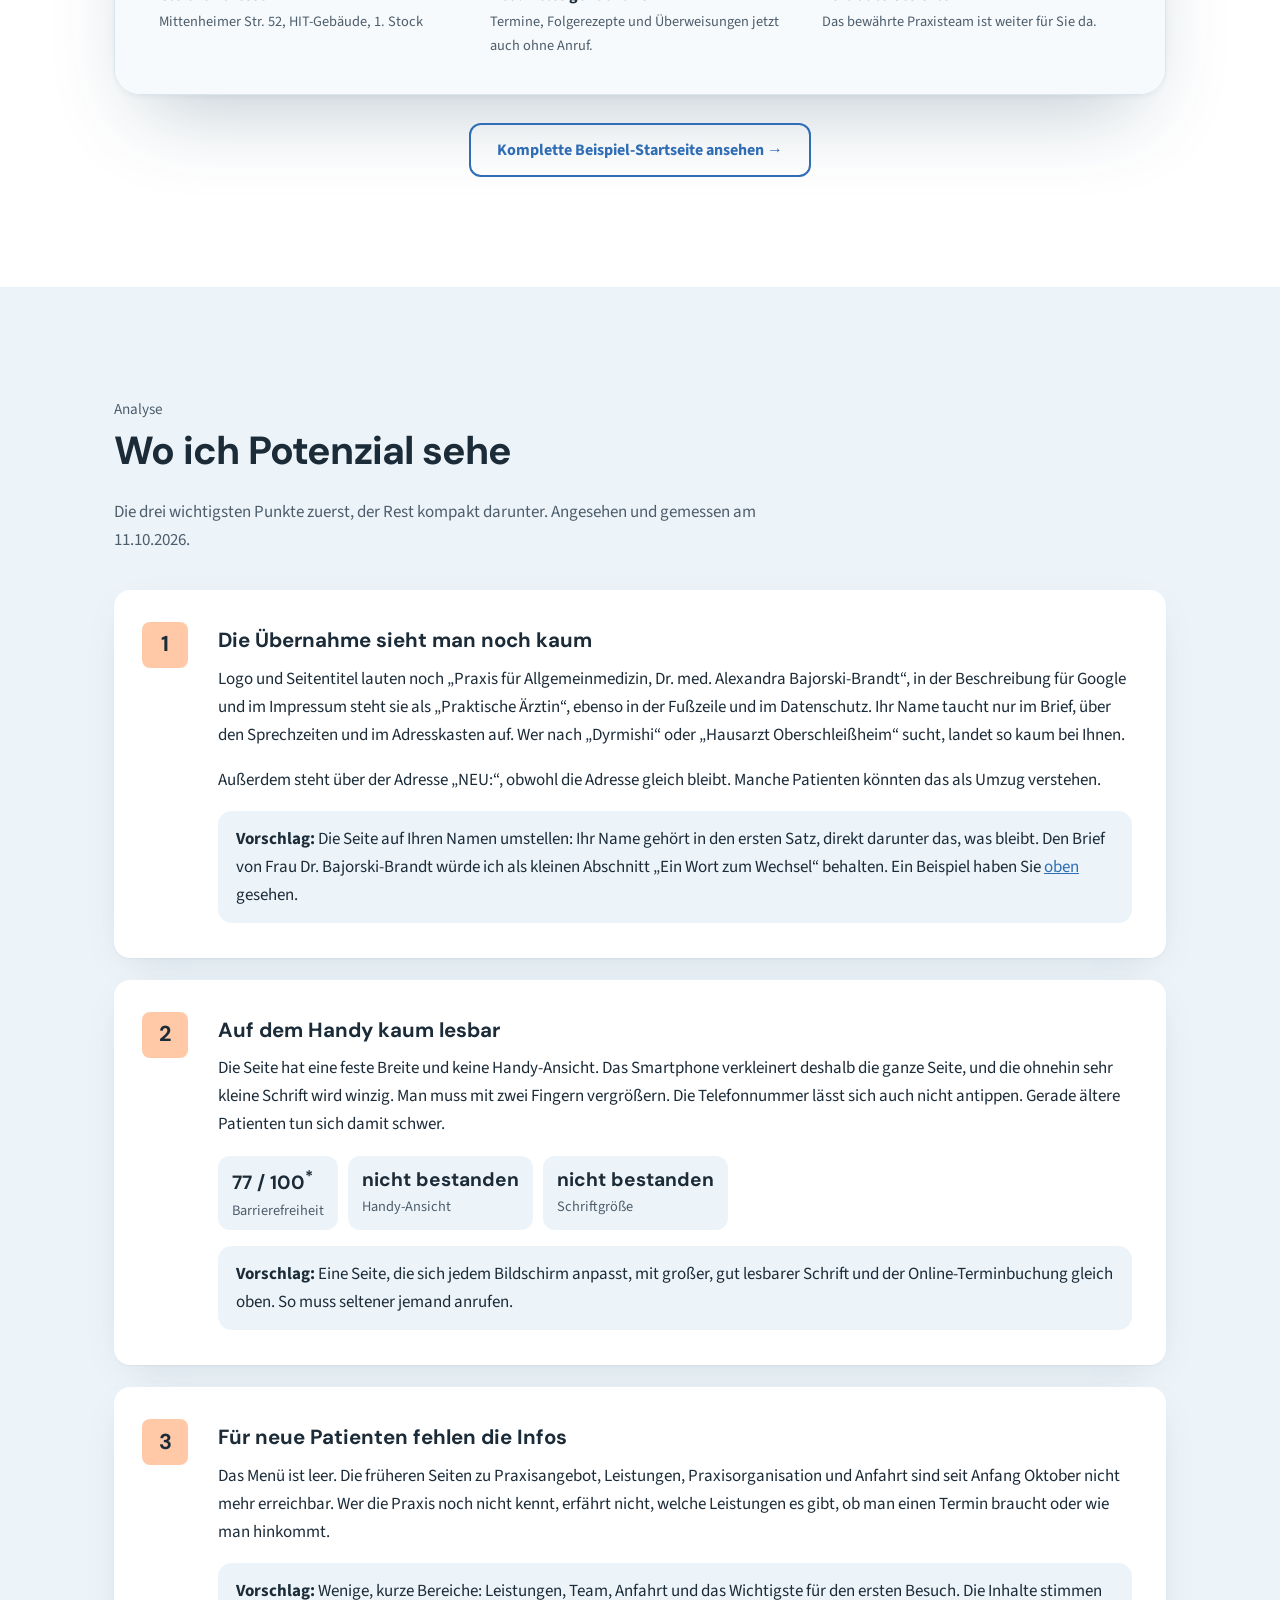
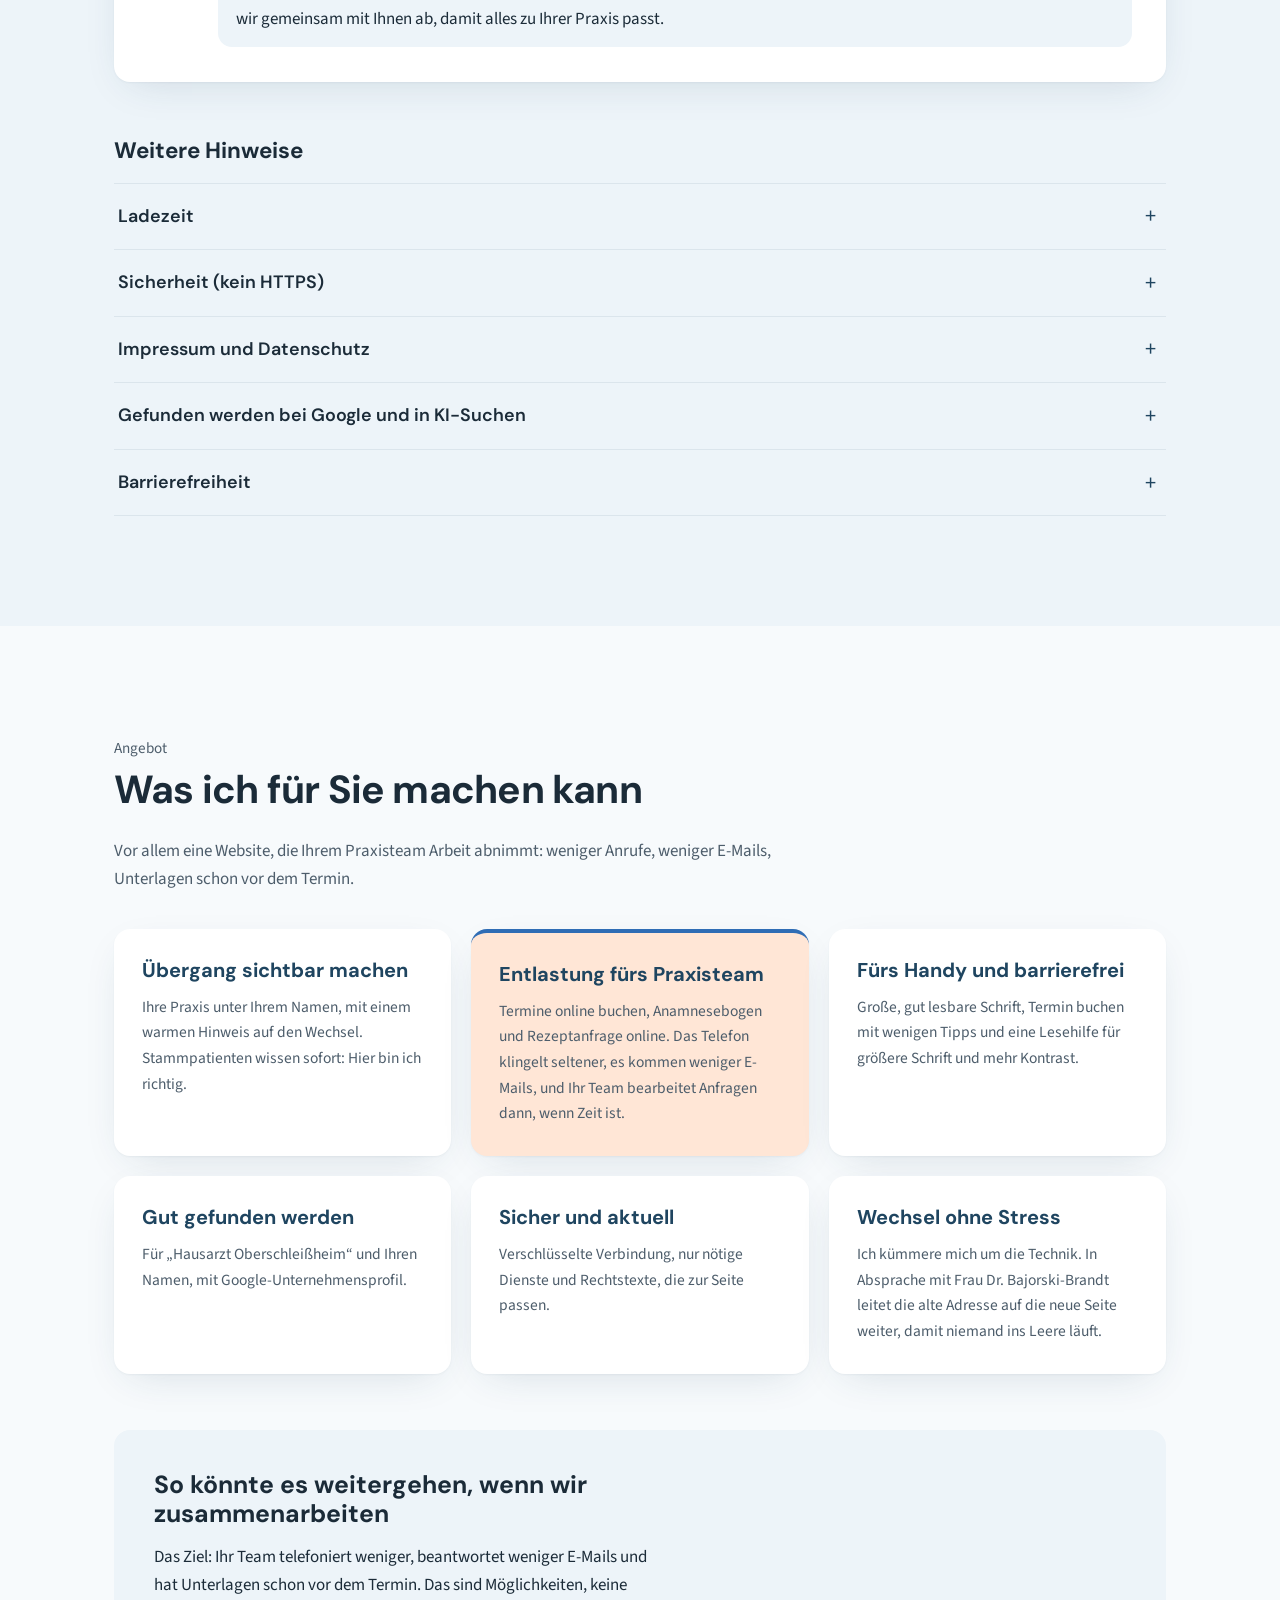
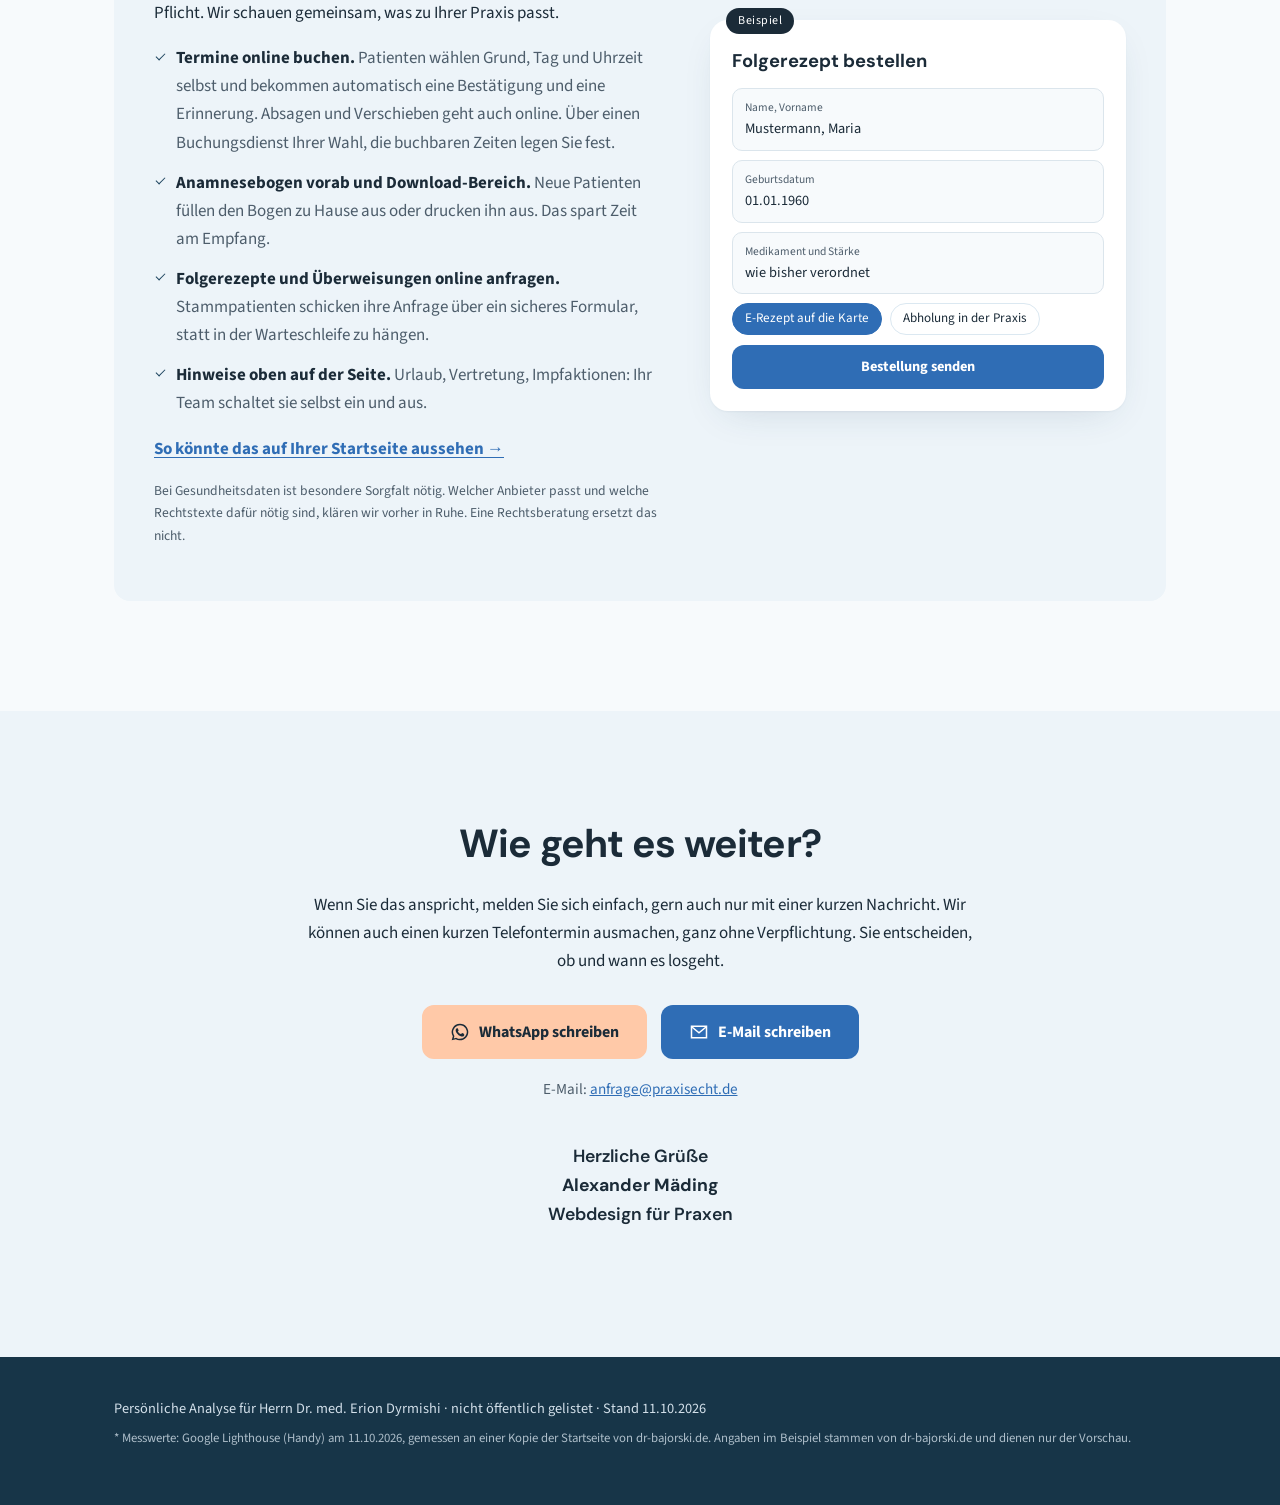
==== commit 3cb28a7f: "sprechzeiten-karte: doppelten buchen-knopf raus, hero reicht" ====
--- a/index.html
+++ b/index.html
@@ -142,7 +142,6 @@
               <tr data-tag="4"><td>Do.</td><td>08:00&ndash;12:00 &middot; 13:00&ndash;17:00</td></tr>
               <tr data-tag="5"><td>Fr.</td><td>08:00&ndash;12:00</td></tr>
             </table>
-            <a class="zeiten-termin" href="#beispiel" data-demo="termin"><svg class="icon" viewBox="0 0 24 24" aria-hidden="true"><path d="M7 2v2H5a2 2 0 0 0-2 2v14a2 2 0 0 0 2 2h14a2 2 0 0 0 2-2V6a2 2 0 0 0-2-2h-2V2h-2v2H9V2H7zM5 10h14v10H5V10zm2 2v2h2v-2H7zm4 0v2h2v-2h-2z"/></svg>Termin online buchen</a>
             <a class="alle-zeiten" href="#beispiel" data-demo="zeiten">Alle Sprechzeiten und Notdienst &rarr;</a>
           </div>
         </div>
--- a/css/style.css
+++ b/css/style.css
@@ -520,24 +520,7 @@
 .zeiten-karte td { padding: 6px 0; border-bottom: 1px solid var(--linie); vertical-align: top; }
 .zeiten-karte td:first-child { width: 3em; color: var(--grau); }
 .zeiten-karte tr.heute td { font-weight: 700; color: var(--text); }
-/* Buchen-Knopf in der Karte (wie startseite/) */
-.zeiten-termin {
-  display: flex;
-  align-items: center;
-  justify-content: center;
-  gap: 8px;
-  min-height: 46px;
-  margin-top: 12px;
-  padding: 10px;
-  border-radius: 12px;
-  background: var(--blau);
-  color: #fff;
-  font-weight: 700;
-  font-size: .95rem;
-  text-decoration: none;
-}
-.zeiten-termin:hover { background: var(--blau-dunkel); color: #fff; }
-.alle-zeiten { display: block; padding-top: 6px; font-size: .85rem; font-weight: 700; }
+.alle-zeiten { display: block; padding-top: 12px; font-size: .85rem; font-weight: 700; }
 
 /* "Sie kennen uns schon?" - drei Punkte unter dem Hero */
 .demo-bleibt {
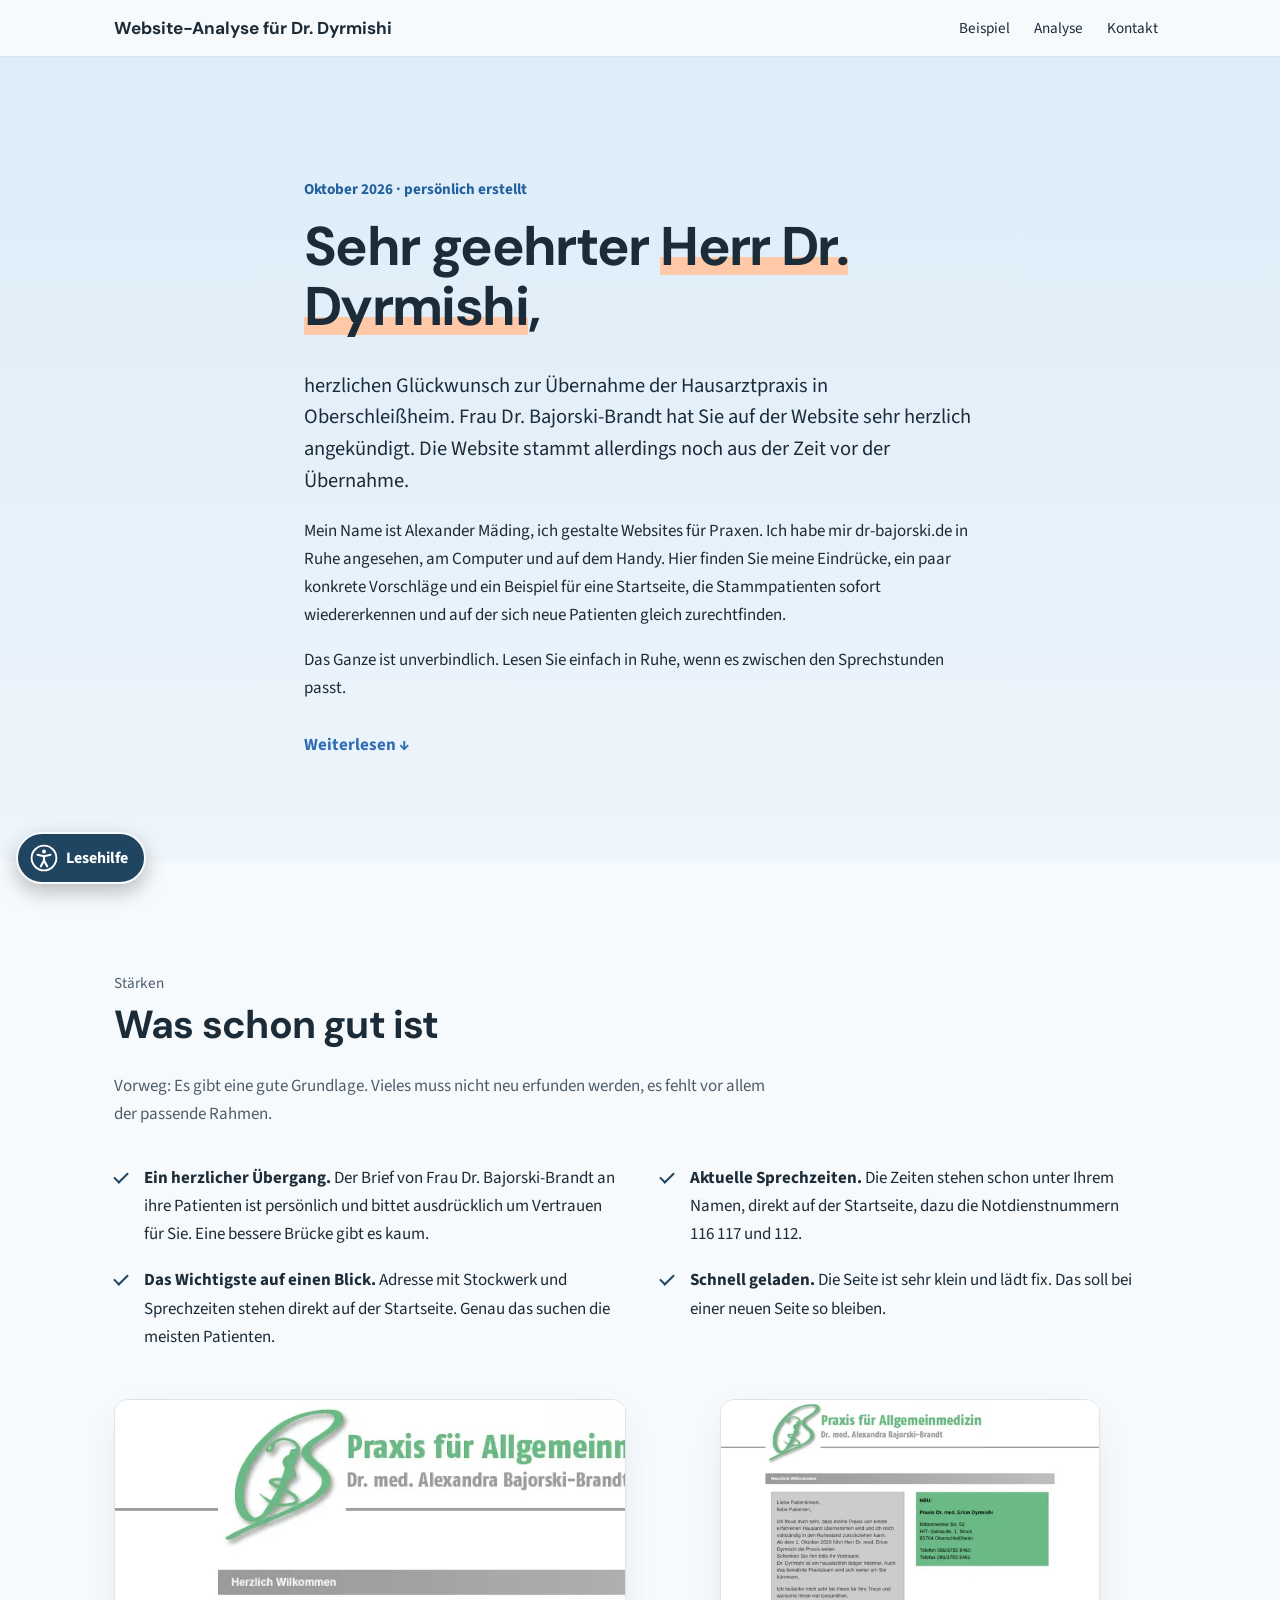
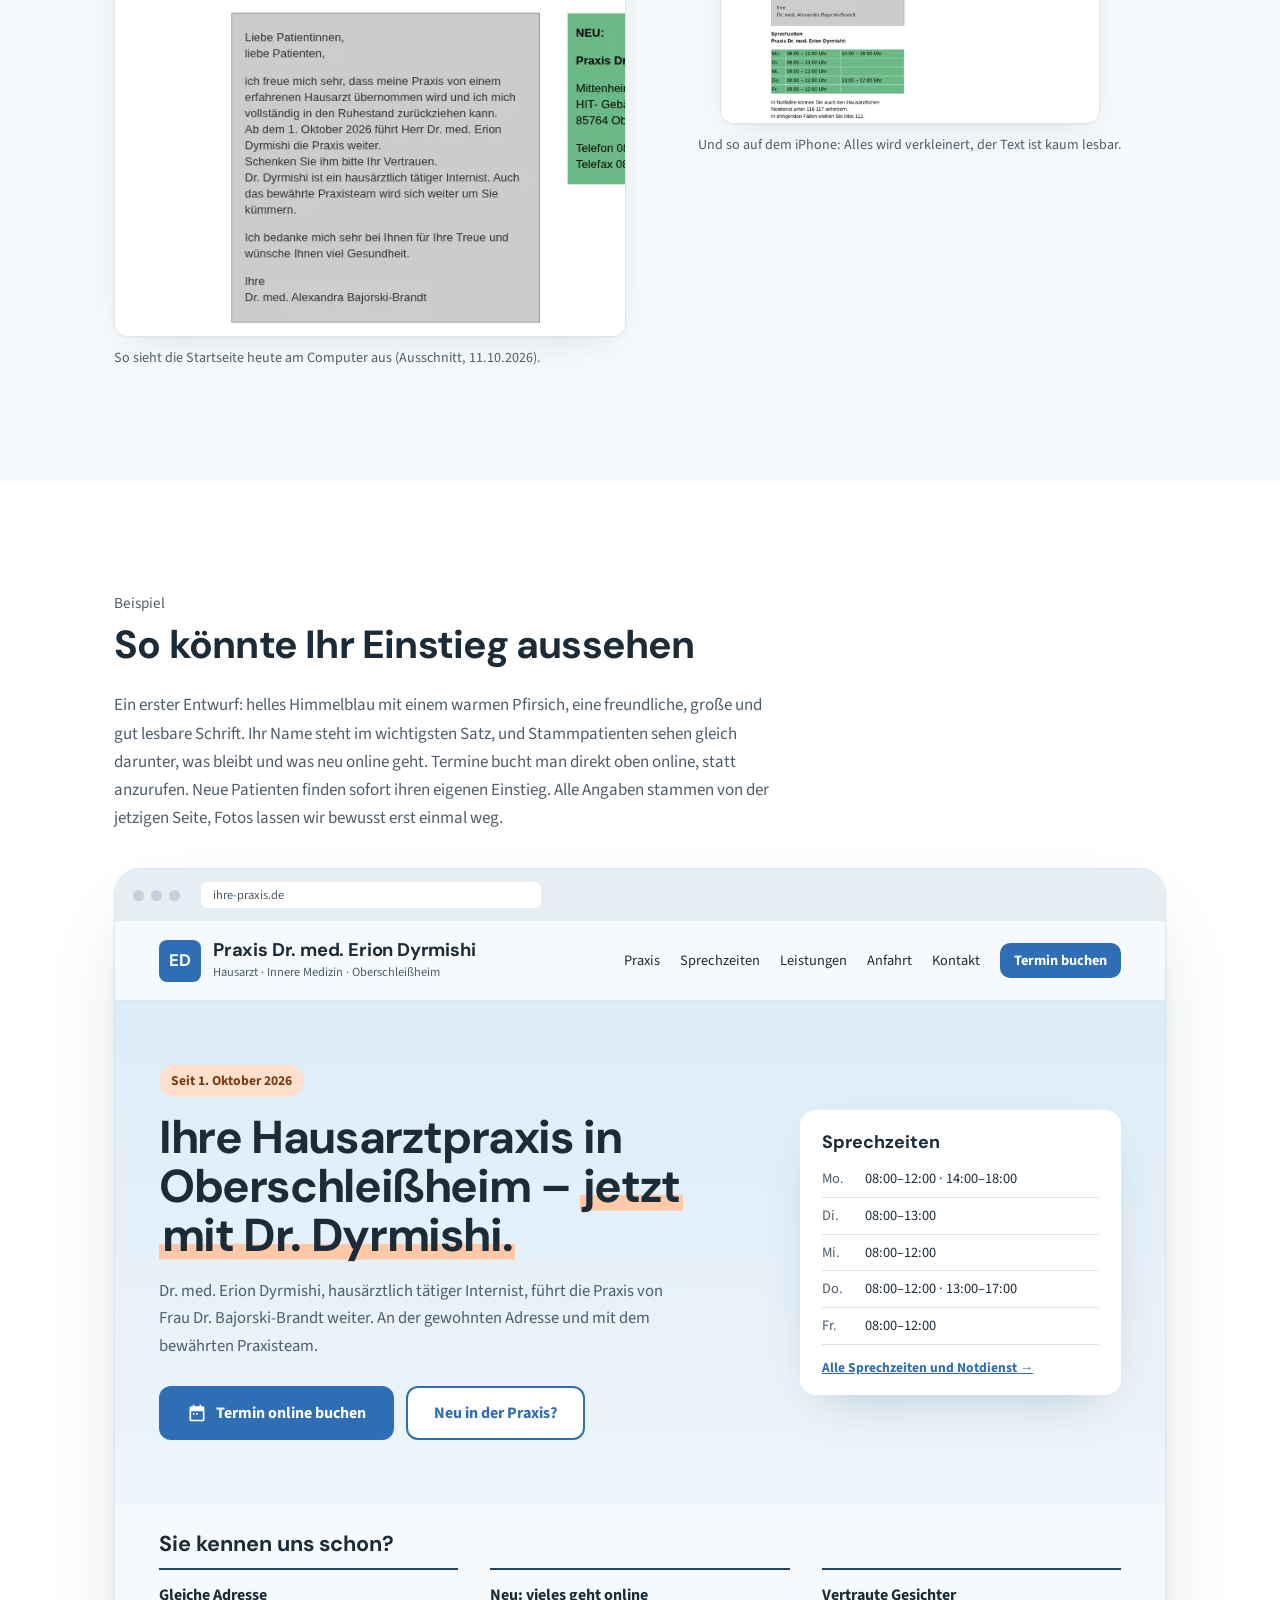
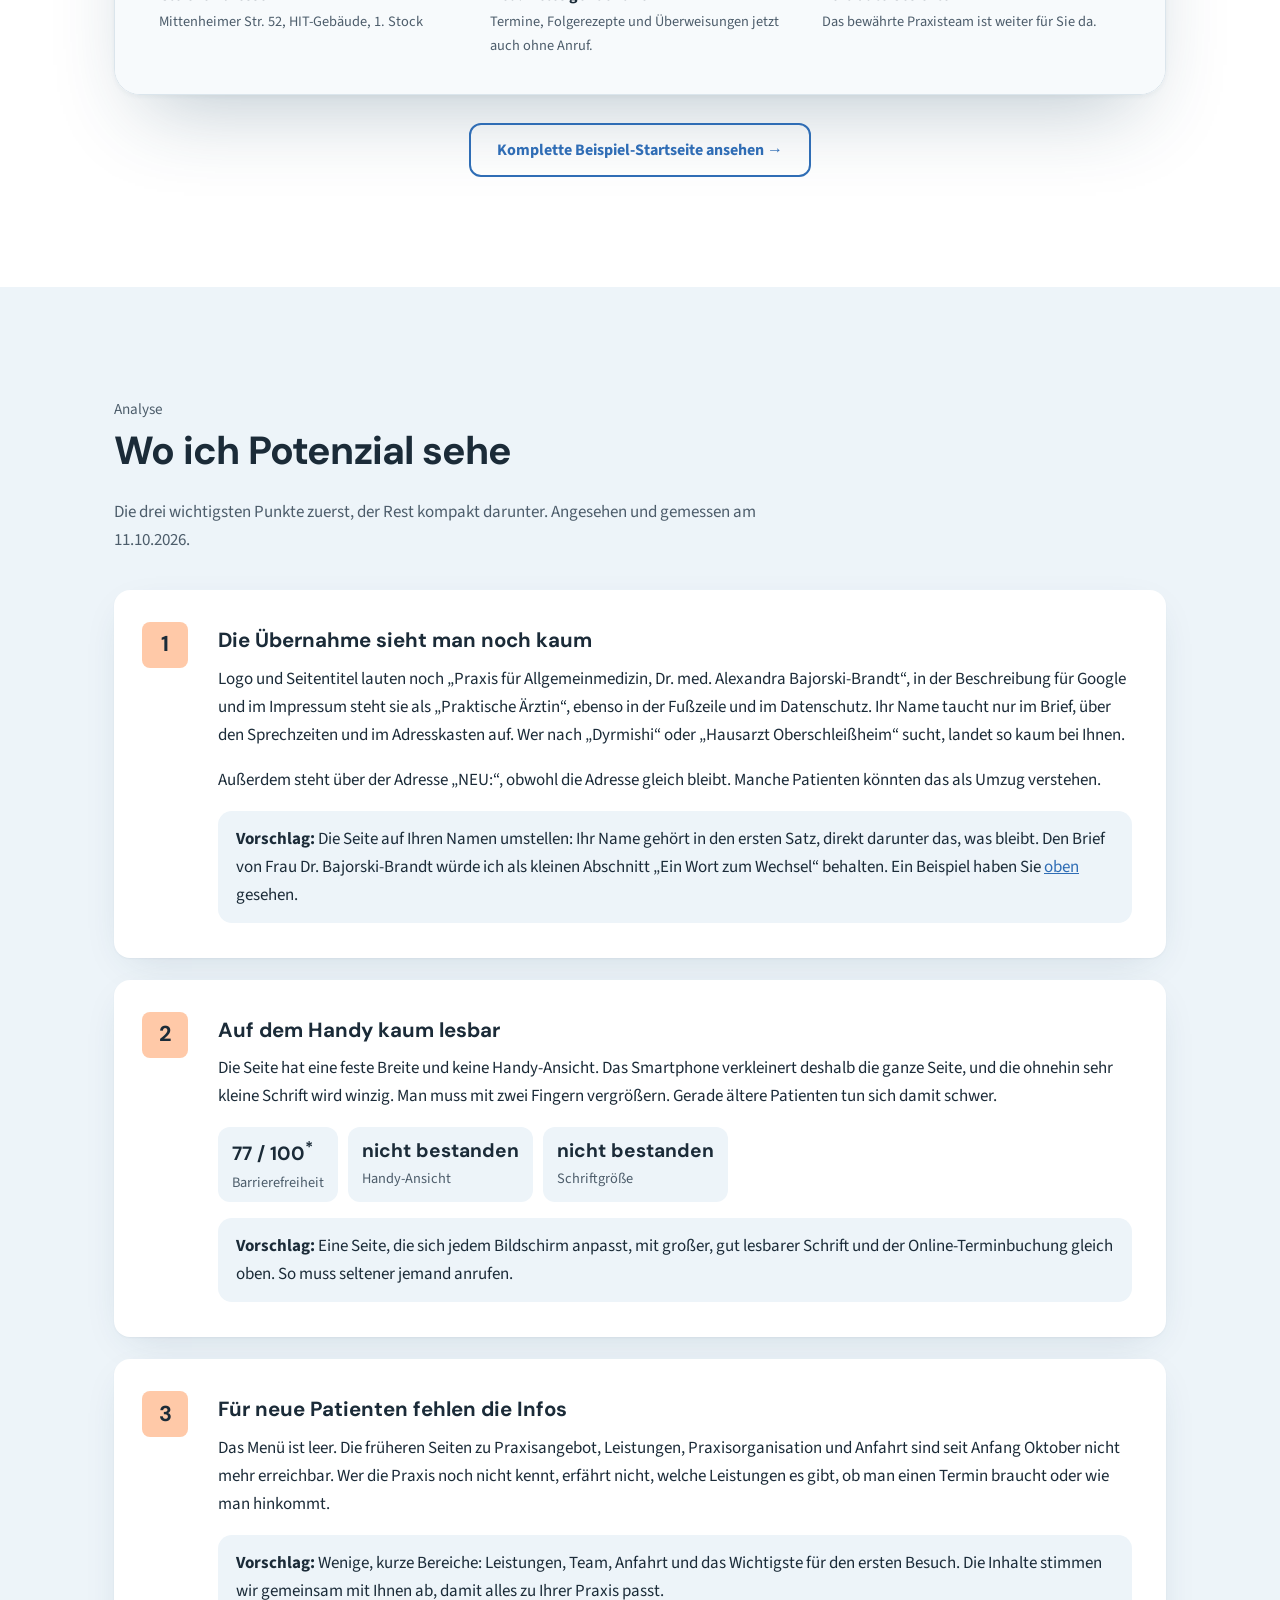
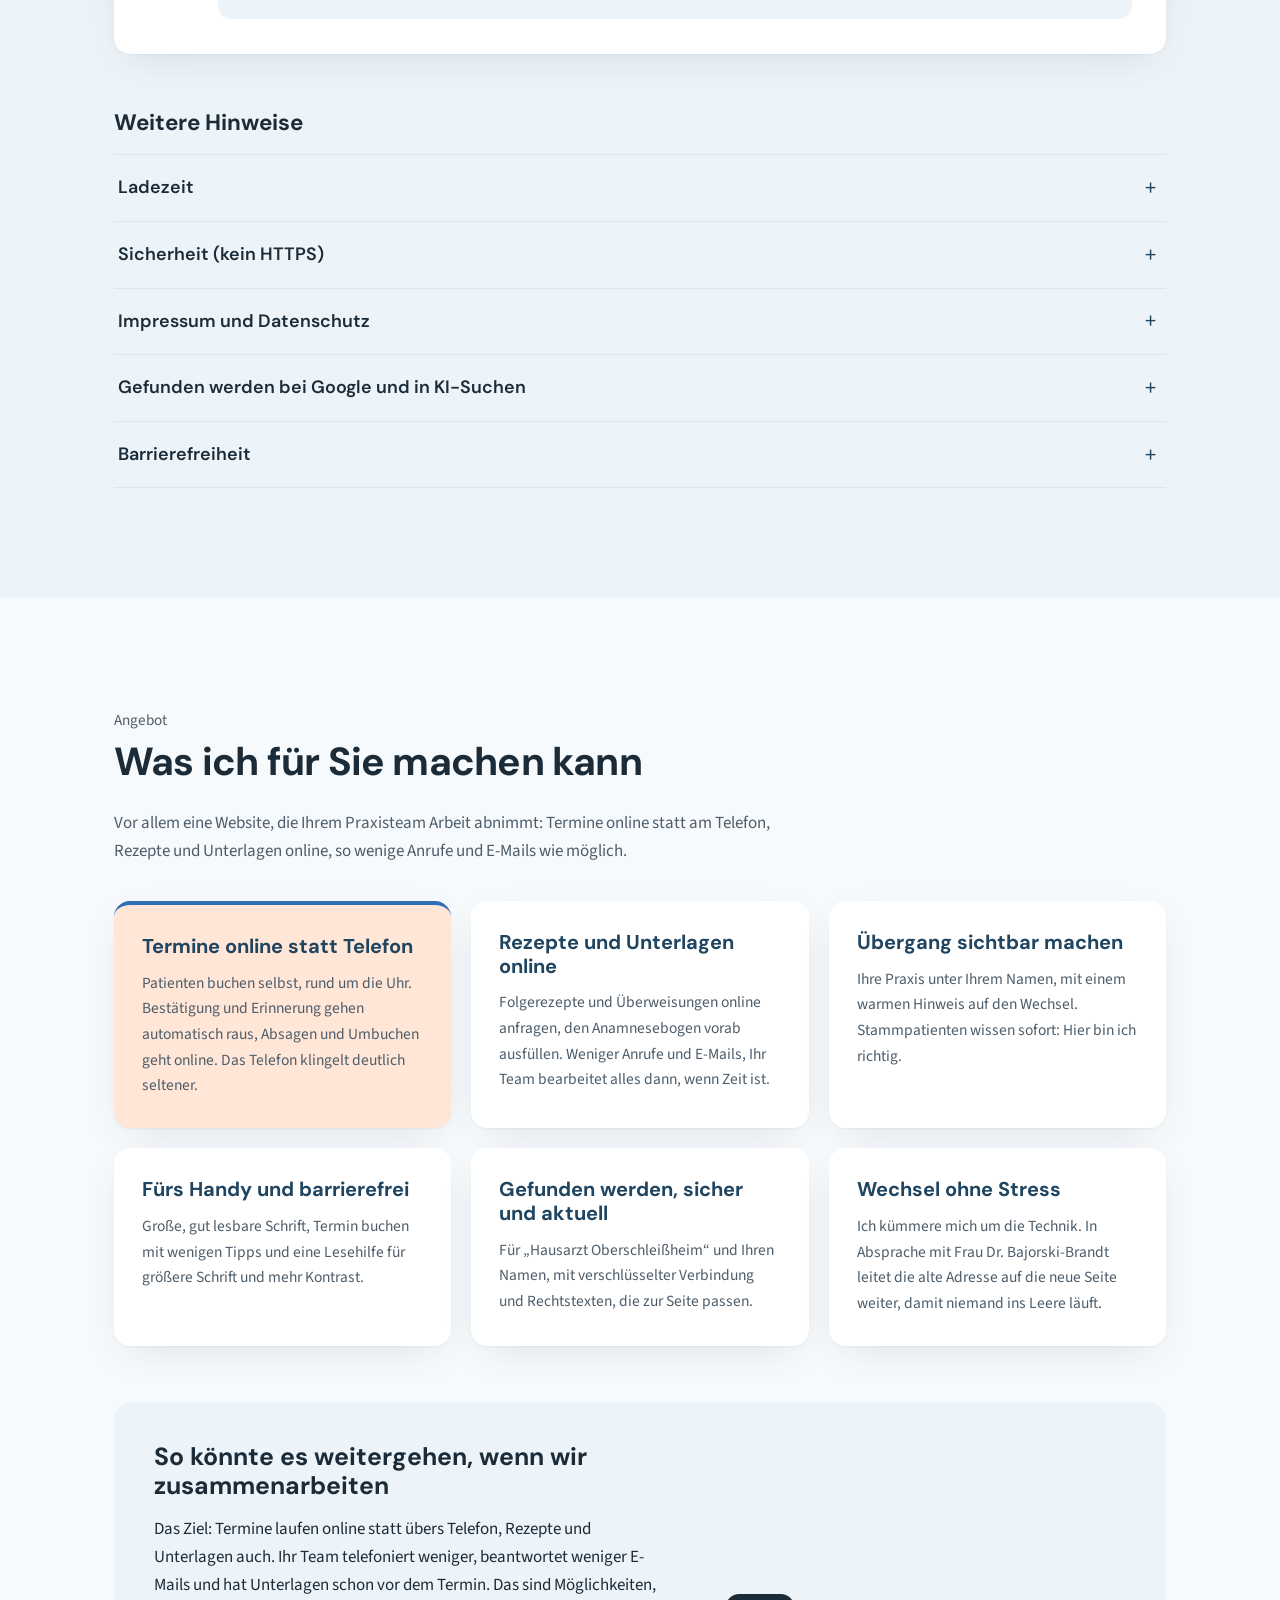
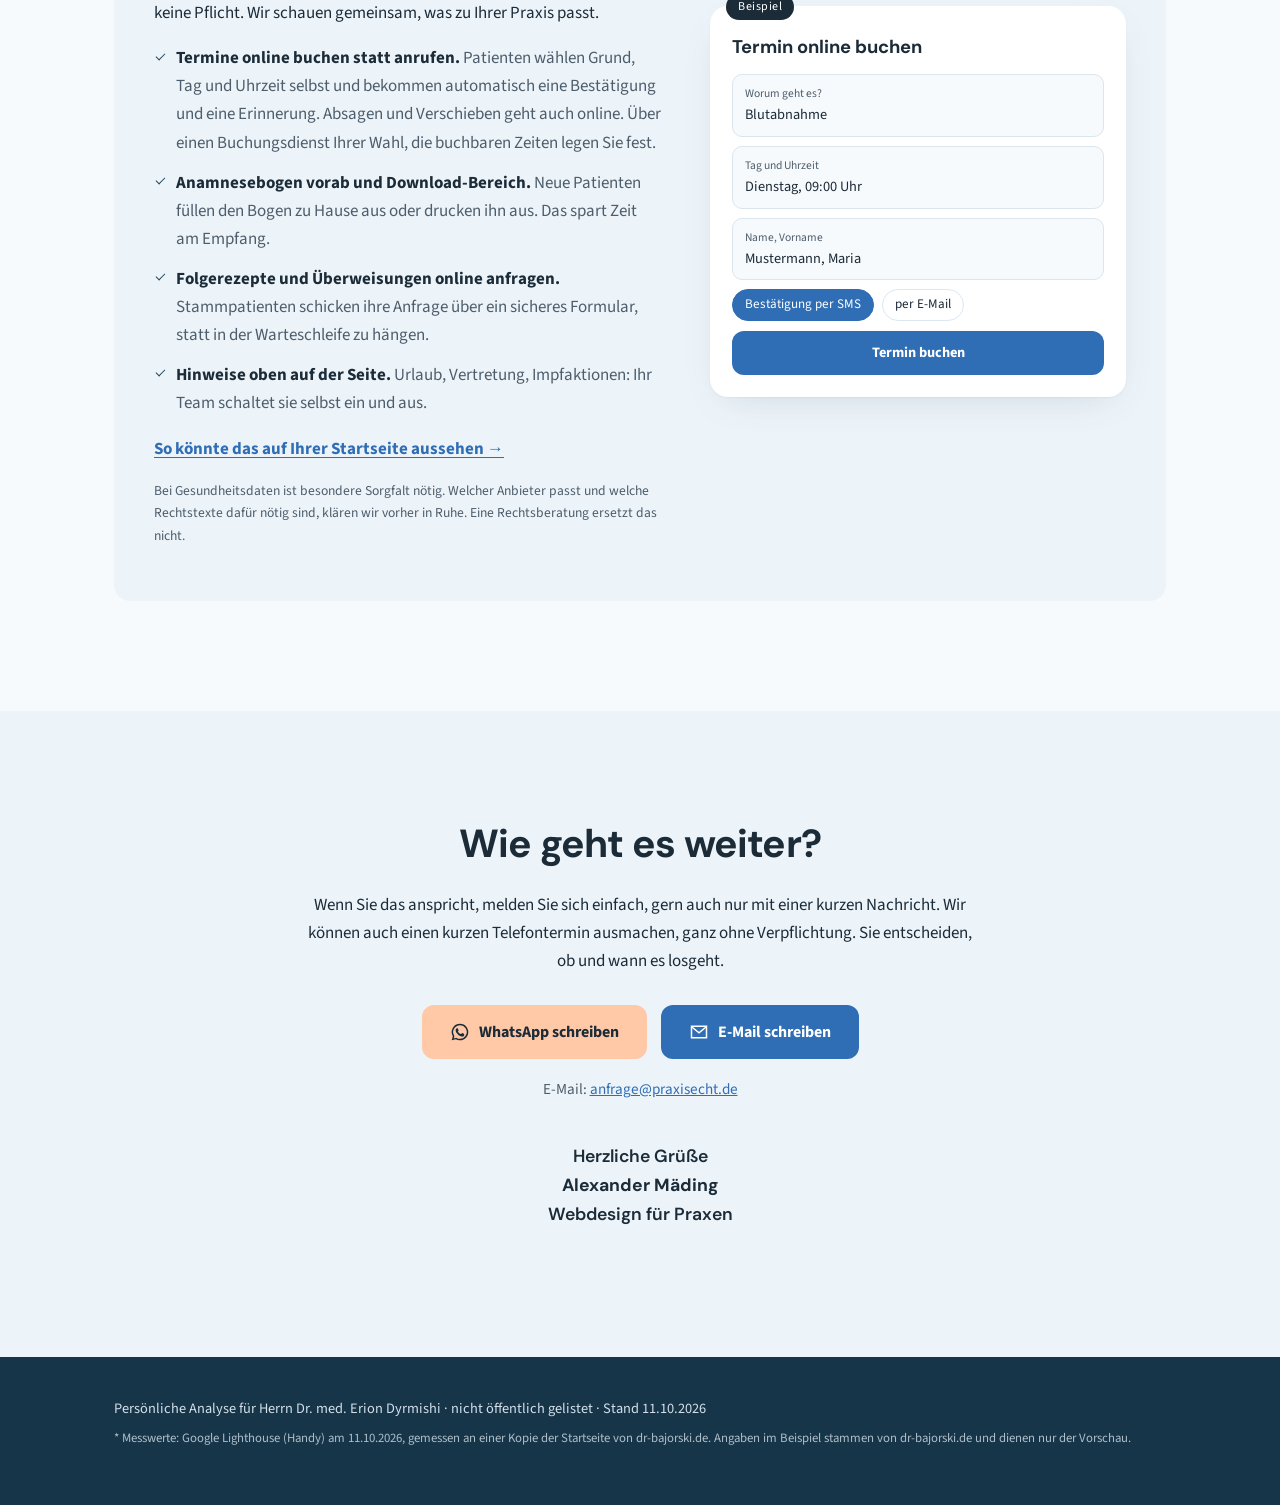
==== commit f45606ca: "analyse: entlastung durch online-termine als hauptargument, mockup online-buchung" ====
--- a/index.html
+++ b/index.html
@@ -62,7 +62,7 @@
     <ul class="gut-liste">
       <li class="reveal"><strong>Ein herzlicher Übergang.</strong> Der Brief von Frau Dr. Bajorski-Brandt an ihre Patienten ist persönlich und bittet ausdrücklich um Vertrauen für Sie. Eine bessere Brücke gibt es kaum.</li>
       <li class="reveal"><strong>Aktuelle Sprechzeiten.</strong> Die Zeiten stehen schon unter Ihrem Namen, direkt auf der Startseite, dazu die Notdienstnummern 116&nbsp;117 und 112.</li>
-      <li class="reveal"><strong>Kontakt auf einen Blick.</strong> Adresse mit Stockwerk, Telefon und Fax stehen direkt auf der Startseite. Genau das suchen die meisten Patienten.</li>
+      <li class="reveal"><strong>Das Wichtigste auf einen Blick.</strong> Adresse mit Stockwerk und Sprechzeiten stehen direkt auf der Startseite. Genau das suchen die meisten Patienten.</li>
       <li class="reveal"><strong>Schnell geladen.</strong> Die Seite ist sehr klein und lädt fix. Das soll bei einer neuen Seite so bleiben.</li>
     </ul>
 
@@ -181,7 +181,7 @@
         <span class="punkt-nr">2</span>
         <div>
           <h3>Auf dem Handy kaum lesbar</h3>
-          <p>Die Seite hat eine feste Breite und keine Handy-Ansicht. Das Smartphone verkleinert deshalb die ganze Seite, und die ohnehin sehr kleine Schrift wird winzig. Man muss mit zwei Fingern vergrößern. Die Telefonnummer lässt sich auch nicht antippen. Gerade ältere Patienten tun sich damit schwer.</p>
+          <p>Die Seite hat eine feste Breite und keine Handy-Ansicht. Das Smartphone verkleinert deshalb die ganze Seite, und die ohnehin sehr kleine Schrift wird winzig. Man muss mit zwei Fingern vergrößern. Gerade ältere Patienten tun sich damit schwer.</p>
           <ul class="werte" aria-label="Messwerte, Google-Test auf dem Handy">
             <li><b>77 / 100<sup>*</sup></b>Barrierefreiheit</li>
             <li><b>nicht bestanden</b>Handy-Ansicht</li>
@@ -238,27 +238,28 @@
   <div class="wrap">
     <p class="eyebrow reveal">Angebot</p>
     <h2 class="reveal">Was ich für Sie machen kann</h2>
-    <p class="abschnitt-text reveal">Vor allem eine Website, die Ihrem Praxisteam Arbeit abnimmt: weniger Anrufe, weniger E-Mails, Unterlagen schon vor dem Termin.</p>
+    <p class="abschnitt-text reveal">Vor allem eine Website, die Ihrem Praxisteam Arbeit abnimmt: Termine online statt am Telefon, Rezepte und Unterlagen online, so wenige Anrufe und E-Mails wie möglich.</p>
+    <!-- Reihenfolge bewusst: Entlastung zuerst -->
     <div class="kacheln">
+      <div class="kachel kachel-betont reveal">
+        <h3>Termine online statt Telefon</h3>
+        <p>Patienten buchen selbst, rund um die Uhr. Bestätigung und Erinnerung gehen automatisch raus, Absagen und Umbuchen geht online. Das Telefon klingelt deutlich seltener.</p>
+      </div>
+      <div class="kachel reveal">
+        <h3>Rezepte und Unterlagen online</h3>
+        <p>Folgerezepte und Überweisungen online anfragen, den Anamnesebogen vorab ausfüllen. Weniger Anrufe und E-Mails, Ihr Team bearbeitet alles dann, wenn Zeit ist.</p>
+      </div>
       <div class="kachel reveal">
         <h3>Übergang sichtbar machen</h3>
         <p>Ihre Praxis unter Ihrem Namen, mit einem warmen Hinweis auf den Wechsel. Stammpatienten wissen sofort: Hier bin ich richtig.</p>
       </div>
-      <div class="kachel kachel-betont reveal">
-        <h3>Entlastung fürs Praxisteam</h3>
-        <p>Termine online buchen, Anamnesebogen und Rezeptanfrage online. Das Telefon klingelt seltener, es kommen weniger E-Mails, und Ihr Team bearbeitet Anfragen dann, wenn Zeit ist.</p>
-      </div>
       <div class="kachel reveal">
         <h3>Fürs Handy und barrierefrei</h3>
         <p>Große, gut lesbare Schrift, Termin buchen mit wenigen Tipps und eine Lesehilfe für größere Schrift und mehr Kontrast.</p>
       </div>
       <div class="kachel reveal">
-        <h3>Gut gefunden werden</h3>
-        <p>Für &bdquo;Hausarzt Oberschleißheim&ldquo; und Ihren Namen, mit Google-Unternehmensprofil.</p>
-      </div>
-      <div class="kachel reveal">
-        <h3>Sicher und aktuell</h3>
-        <p>Verschlüsselte Verbindung, nur nötige Dienste und Rechtstexte, die zur Seite passen.</p>
+        <h3>Gefunden werden, sicher und aktuell</h3>
+        <p>Für &bdquo;Hausarzt Oberschleißheim&ldquo; und Ihren Namen, mit verschlüsselter Verbindung und Rechtstexten, die zur Seite passen.</p>
       </div>
       <div class="kachel reveal">
         <h3>Wechsel ohne Stress</h3>
@@ -270,9 +271,9 @@
     <div class="ausblick">
       <div class="ausblick-text reveal">
         <h3>So könnte es weitergehen, wenn wir zusammenarbeiten</h3>
-        <p>Das Ziel: Ihr Team telefoniert weniger, beantwortet weniger E-Mails und hat Unterlagen schon vor dem Termin. Das sind Möglichkeiten, keine Pflicht. Wir schauen gemeinsam, was zu Ihrer Praxis passt.</p>
+        <p>Das Ziel: Termine laufen online statt übers Telefon, Rezepte und Unterlagen auch. Ihr Team telefoniert weniger, beantwortet weniger E-Mails und hat Unterlagen schon vor dem Termin. Das sind Möglichkeiten, keine Pflicht. Wir schauen gemeinsam, was zu Ihrer Praxis passt.</p>
         <ul class="ausblick-liste">
-          <li><b>Termine online buchen.</b> Patienten wählen Grund, Tag und Uhrzeit selbst und bekommen automatisch eine Bestätigung und eine Erinnerung. Absagen und Verschieben geht auch online. Über einen Buchungsdienst Ihrer Wahl, die buchbaren Zeiten legen Sie fest.</li>
+          <li><b>Termine online buchen statt anrufen.</b> Patienten wählen Grund, Tag und Uhrzeit selbst und bekommen automatisch eine Bestätigung und eine Erinnerung. Absagen und Verschieben geht auch online. Über einen Buchungsdienst Ihrer Wahl, die buchbaren Zeiten legen Sie fest.</li>
           <li><b>Anamnesebogen vorab und Download-Bereich.</b> Neue Patienten füllen den Bogen zu Hause aus oder drucken ihn aus. Das spart Zeit am Empfang.</li>
           <li><b>Folgerezepte und Überweisungen online anfragen.</b> Stammpatienten schicken ihre Anfrage über ein sicheres Formular, statt in der Warteschleife zu hängen.</li>
           <li><b>Hinweise oben auf der Seite.</b> Urlaub, Vertretung, Impfaktionen: Ihr Team schaltet sie selbst ein und aus.</li>
@@ -281,15 +282,15 @@
         <p class="ausblick-hinweis">Bei Gesundheitsdaten ist besondere Sorgfalt nötig. Welcher Anbieter passt und welche Rechtstexte dafür nötig sind, klären wir vorher in Ruhe. Eine Rechtsberatung ersetzt das nicht.</p>
       </div>
 
-      <!-- kleines Mockup Rezeptbestellung, nur Attrappe -->
-      <div class="mock reveal" role="img" aria-label="Beispiel: Formular zum Bestellen eines Folgerezepts">
+      <!-- kleines Mockup Online-Termin, nur Attrappe -->
+      <div class="mock reveal" role="img" aria-label="Beispiel: Termin online buchen">
         <span class="mock-label">Beispiel</span>
-        <strong class="mock-titel">Folgerezept bestellen</strong>
+        <strong class="mock-titel">Termin online buchen</strong>
+        <span class="mock-feld"><small>Worum geht es?</small><span>Blutabnahme</span></span>
+        <span class="mock-feld"><small>Tag und Uhrzeit</small><span>Dienstag, 09:00 Uhr</span></span>
         <span class="mock-feld"><small>Name, Vorname</small><span>Mustermann, Maria</span></span>
-        <span class="mock-feld"><small>Geburtsdatum</small><span>01.01.1960</span></span>
-        <span class="mock-feld"><small>Medikament und Stärke</small><span>wie bisher verordnet</span></span>
-        <div class="mock-wahl"><span class="an">E-Rezept auf die Karte</span><span>Abholung in der Praxis</span></div>
-        <span class="mock-btn">Bestellung senden</span>
+        <div class="mock-wahl"><span class="an">Bestätigung per SMS</span><span>per E-Mail</span></div>
+        <span class="mock-btn">Termin buchen</span>
       </div>
     </div>
   </div>
